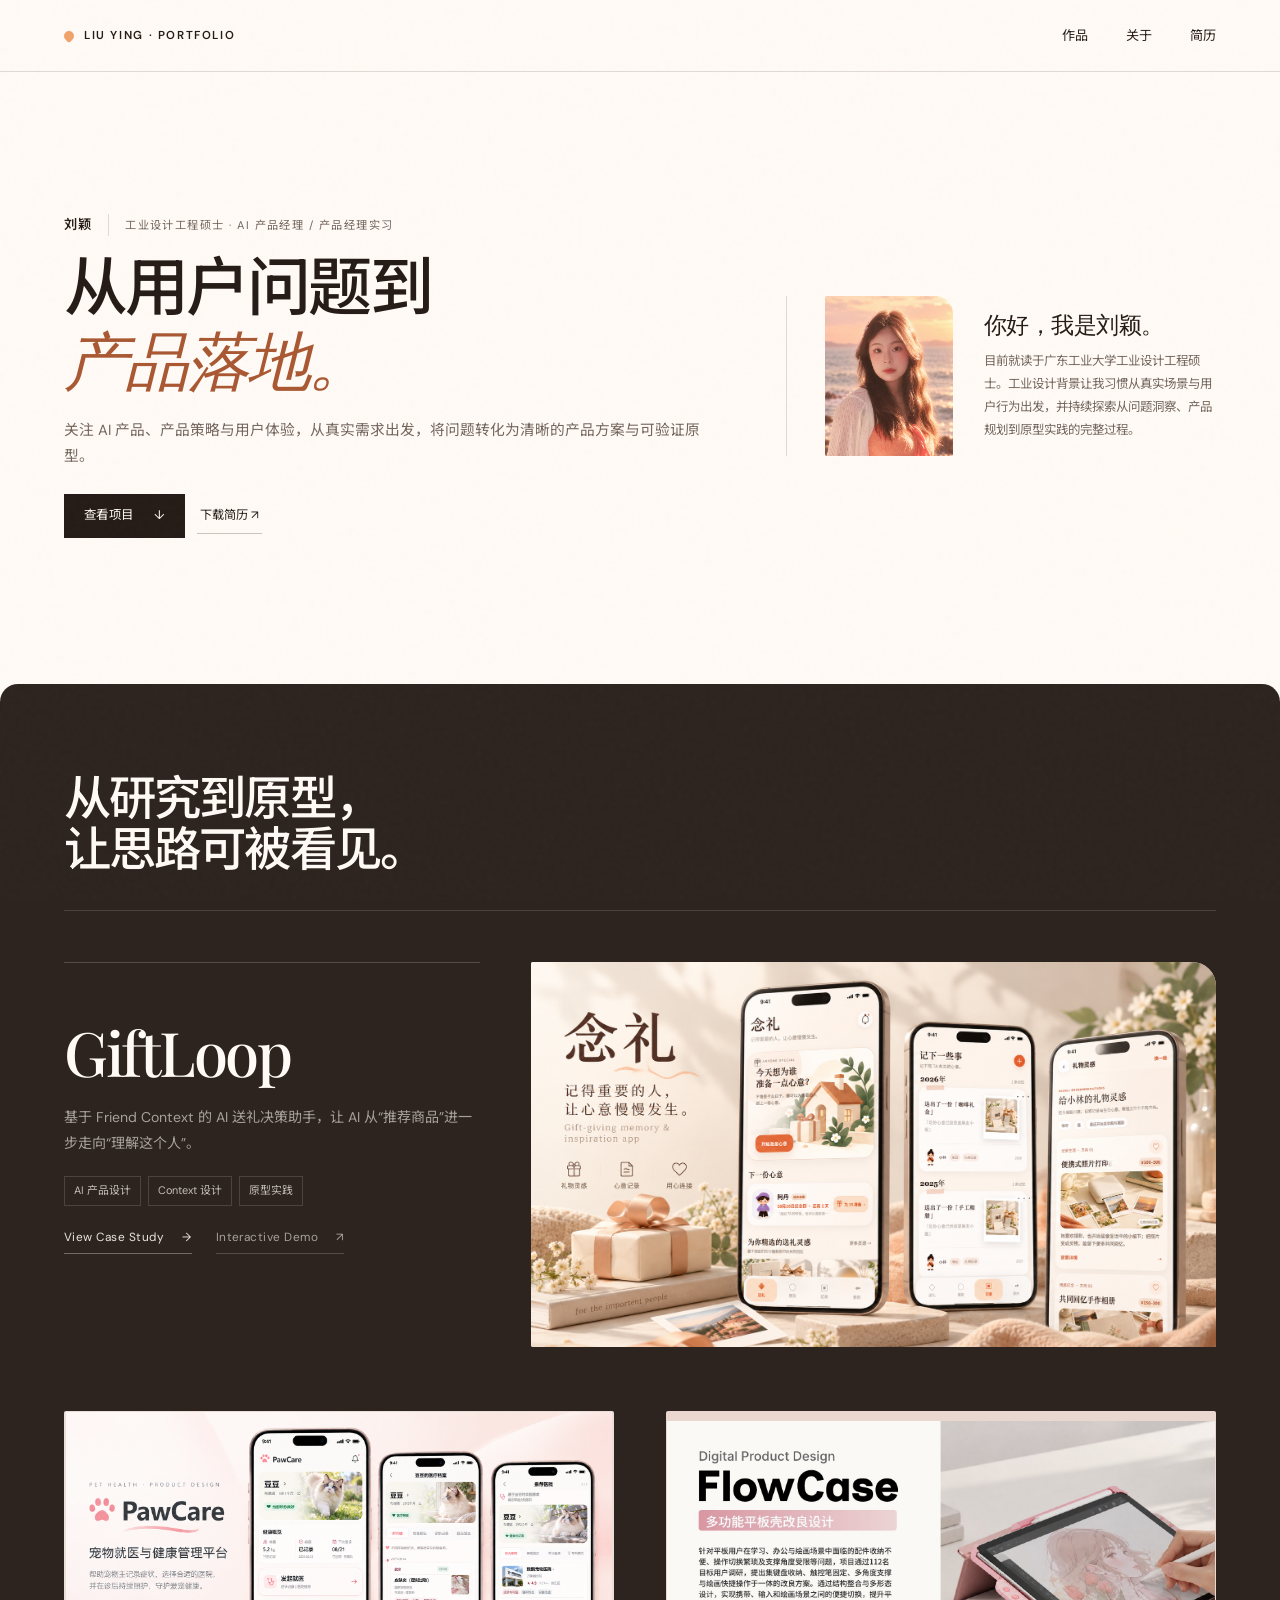
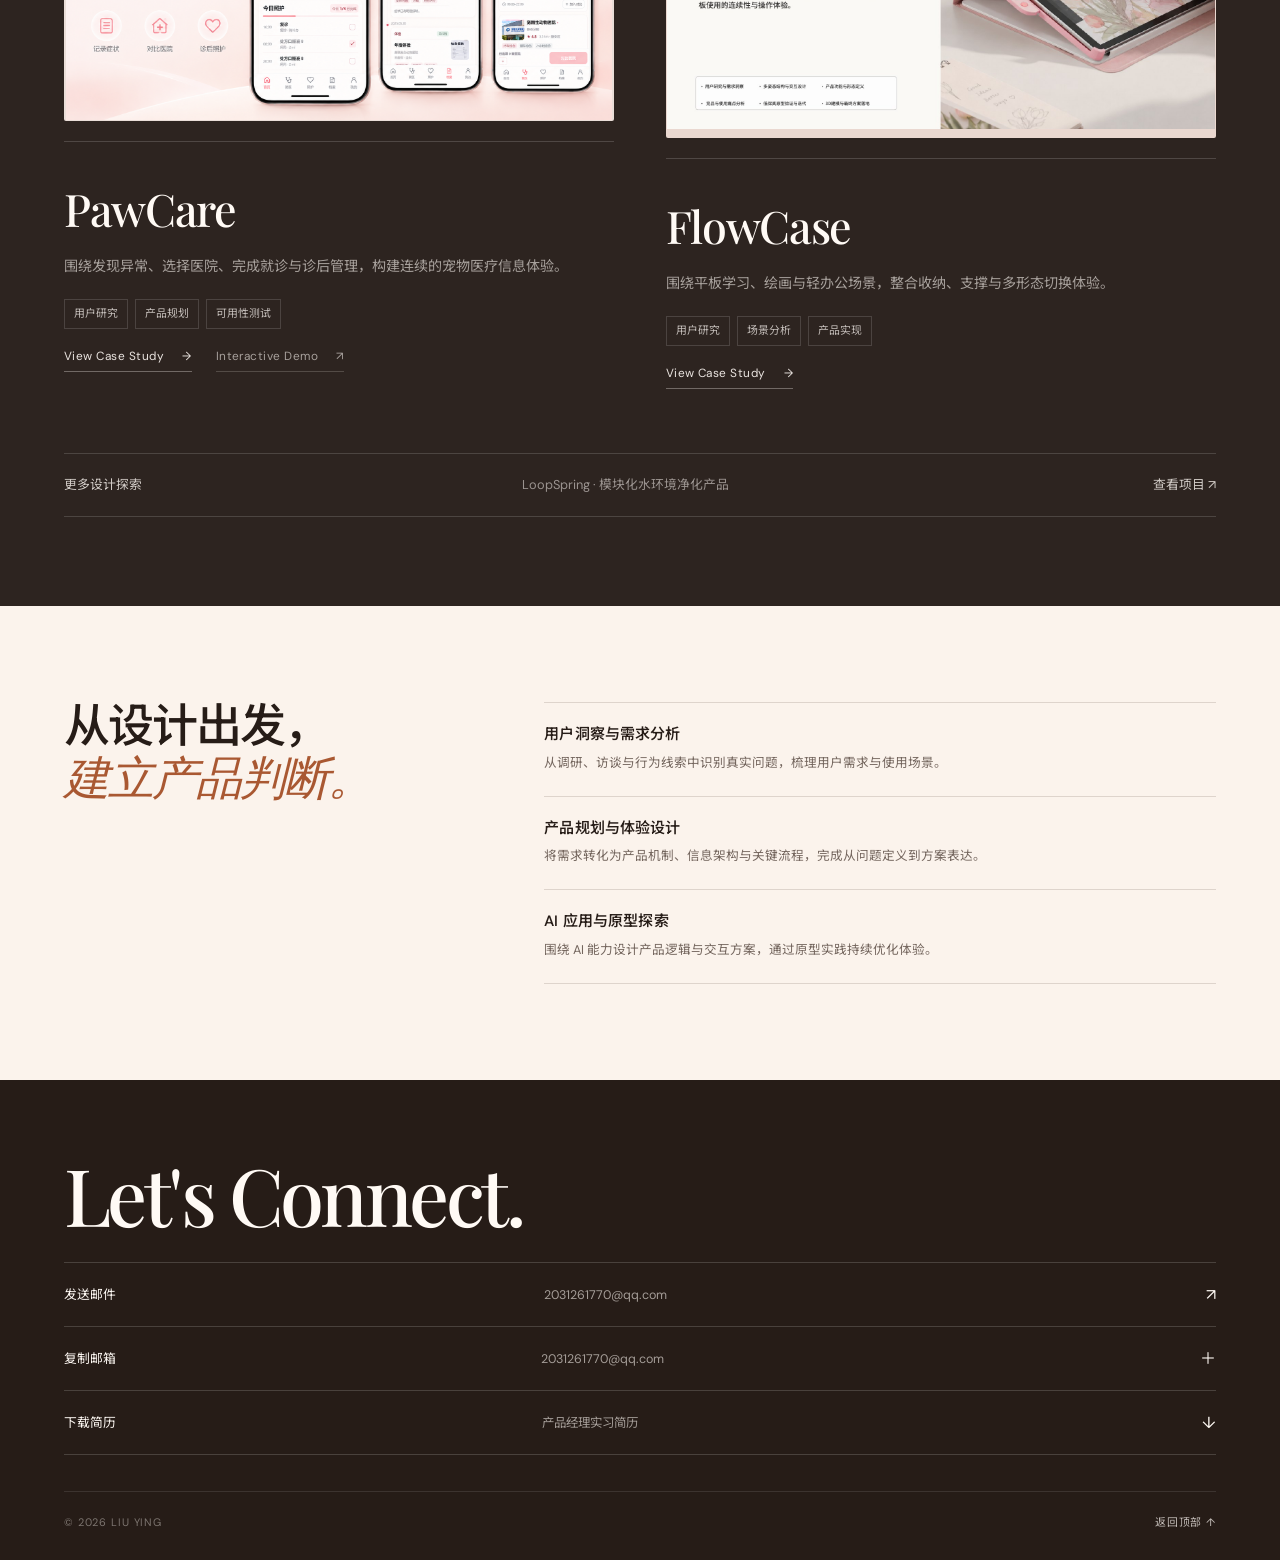
==== index.html @ 5ec4c1c5 "Optimize portfolio layout and navigation" ====
<!doctype html>
<html lang="zh-CN">
<head>
  <meta charset="utf-8">
  <meta name="viewport" content="width=device-width, initial-scale=1">
  <meta name="theme-color" content="#fffaf5">
  <meta name="description" content="刘颖的产品作品集，面向 AI 产品经理与产品经理实习岗位，聚焦用户研究、产品逻辑、体验设计与 AI 应用实践。">
  <title>刘颖 · AI 产品与产品设计作品集</title>
  <link rel="icon" type="image/svg+xml" href="data:image/svg+xml,%3Csvg xmlns='http://www.w3.org/2000/svg' viewBox='0 0 32 32'%3E%3Crect width='32' height='32' rx='9' fill='%23f0a36b'/%3E%3Ccircle cx='16' cy='16' r='7' fill='%23fffaf5'/%3E%3C/svg%3E">
  <link rel="preconnect" href="https://fonts.googleapis.com">
  <link rel="preconnect" href="https://fonts.gstatic.com" crossorigin>
  <link href="https://fonts.googleapis.com/css2?family=DM+Sans:wght@400;500;600&family=Noto+Sans+SC:wght@300;400;500;600&family=Playfair+Display:ital,wght@0,500;1,500&display=swap" rel="stylesheet">
  <link rel="stylesheet" href="./styles.css?v=20261015-4">
</head>
<body class="home-body">
  <div class="grain" aria-hidden="true"></div>
  <header class="site-header">
    <a class="brand" href="#top" aria-label="回到首页"><span class="brand-mark" aria-hidden="true"></span><span>LIU YING · PORTFOLIO</span></a>
    <nav class="site-nav" aria-label="主导航">
      <a href="#work">作品</a><a href="#about">关于</a><a href="./assets/liu-ying-resume.pdf" download="刘颖-产品经理实习简历.pdf">简历</a>
    </nav>
  </header>

  <main id="top">
    <section class="hero hero-compact hero-with-about" id="about" aria-labelledby="hero-title">
      <div class="hero-layout">
        <div class="hero-content">
          <div class="hero-identity reveal">
            <span class="hero-name">刘颖</span>
            <span>工业设计工程硕士 · AI 产品经理 / 产品经理实习</span>
          </div>
          <h1 id="hero-title" class="reveal delay-1">从用户问题到<br><em>产品落地。</em></h1>
          <p class="hero-summary reveal delay-2">关注 AI 产品、产品策略与用户体验，从真实需求出发，将问题转化为清晰的产品方案与可验证原型。</p>
          <div class="hero-actions reveal delay-2">
            <a class="button button-primary" href="#work">查看项目 <span aria-hidden="true">↓</span></a>
            <a class="resume-link" href="./assets/liu-ying-resume.pdf" download="刘颖-产品经理实习简历.pdf">下载简历 <span aria-hidden="true">↗</span></a>
          </div>
        </div>
        <aside class="hero-about reveal delay-1" aria-labelledby="about-title">
          <figure class="about-portrait"><div class="portrait-frame"><img src="./assets/profile-portrait.png" alt="刘颖的个人照片" loading="eager" decoding="async"></div></figure>
          <div class="about-brief">
            <h2 id="about-title">你好，我是刘颖。</h2>
            <p>目前就读于广东工业大学工业设计工程硕士。工业设计背景让我习惯从真实场景与用户行为出发，并持续探索从问题洞察、产品规划到原型实践的完整过程。</p>
          </div>
        </aside>
      </div>
    </section>

    <section class="work" id="work" aria-labelledby="work-title">
      <div class="section-head reveal">
        <div><h2 id="work-title">从研究到原型，<br>让思路可被看见。</h2></div>
      </div>

      <article class="featured-project featured-compact reveal" aria-labelledby="giftloop-title">
        <div class="featured-copy">
          <h3 id="giftloop-title"><a href="./giftloop.html">GiftLoop</a></h3>
          <p class="project-desc">基于 Friend Context 的 AI 送礼决策助手，让 AI 从“推荐商品”进一步走向“理解这个人”。</p>
          <ul class="skill-tags" aria-label="GiftLoop 能力标签"><li>AI 产品设计</li><li>Context 设计</li><li>原型实践</li></ul>
          <div class="project-links">
            <a class="case-link" href="./giftloop.html">View Case Study <span aria-hidden="true">→</span></a>
            <a class="case-link case-link-muted" href="https://liuying2112517020.github.io/giftloop/" target="_blank" rel="noopener">Interactive Demo <span aria-hidden="true">↗</span></a>
          </div>
        </div>
        <a class="giftloop-visual" href="./giftloop.html" aria-label="查看念礼 GiftLoop 项目详情">
          <img class="giftloop-cover-image" src="./assets/giftloop-cover-2026.png" alt="念礼 GiftLoop 礼物记忆与灵感应用封面，展示三个真实产品界面" decoding="async">
          <span class="project-arrow" aria-hidden="true">↗</span>
        </a>
      </article>

      <div class="supporting-projects">
        <article class="support-project reveal">
          <a class="support-visual pawcare-visual" href="./pawcare.html" aria-label="查看 PawCare 项目详情"><img src="./assets/pawcare-cover-2026.png" alt="PawCare 宠物就医与健康管理平台封面，展示三个真实产品界面" loading="lazy" decoding="async"><span class="project-arrow" aria-hidden="true">↗</span></a>
          <div class="support-copy">
            <h3><a href="./pawcare.html">PawCare</a></h3>
            <p class="project-desc">围绕发现异常、选择医院、完成就诊与诊后管理，构建连续的宠物医疗信息体验。</p>
            <ul class="skill-tags"><li>用户研究</li><li>产品规划</li><li>可用性测试</li></ul>
            <div class="project-links">
              <a class="case-link" href="./pawcare.html">View Case Study <span aria-hidden="true">→</span></a>
              <a class="case-link case-link-muted" href="https://liuying2112517020.github.io/petcare-app/" target="_blank" rel="noopener">Interactive Demo <span aria-hidden="true">↗</span></a>
            </div>
          </div>
        </article>
        <article class="support-project reveal">
          <a class="support-visual flowcase-visual" href="./flowcase.html" aria-label="查看 FlowCase 项目详情"><img src="./assets/flowcase-cover-2026.jpg" alt="FlowCase 一体化创作平板壳项目概览" loading="lazy" decoding="async"><span class="project-arrow" aria-hidden="true">↗</span></a>
          <div class="support-copy">
            <h3><a href="./flowcase.html">FlowCase</a></h3>
            <p class="project-desc">围绕平板学习、绘画与轻办公场景，整合收纳、支撑与多形态切换体验。</p>
            <ul class="skill-tags"><li>用户研究</li><li>场景分析</li><li>产品实现</li></ul>
            <div class="project-links"><a class="case-link" href="./flowcase.html">View Case Study <span aria-hidden="true">→</span></a></div>
          </div>
        </article>
      </div>

      <a class="more-work reveal" href="./loopspring.html">
        <span>更多设计探索</span><span class="more-work-name">LoopSpring · 模块化水环境净化产品</span><span aria-hidden="true">查看项目 ↗</span>
      </a>
    </section>

    <section class="profile-strip" aria-labelledby="capabilities-title">
      <div class="bring-panel reveal">
        <div class="bring-heading">
          <h2 id="capabilities-title">从设计出发，<br><em>建立产品判断。</em></h2>
        </div>
        <div class="compact-capabilities">
          <article>
            <div><h3>用户洞察与需求分析</h3><p>从调研、访谈与行为线索中识别真实问题，梳理用户需求与使用场景。</p></div>
          </article>
          <article>
            <div><h3>产品规划与体验设计</h3><p>将需求转化为产品机制、信息架构与关键流程，完成从问题定义到方案表达。</p></div>
          </article>
          <article>
            <div><h3>AI 应用与原型探索</h3><p>围绕 AI 能力设计产品逻辑与交互方案，通过原型实践持续优化体验。</p></div>
          </article>
        </div>
      </div>
    </section>

    <section class="contact" id="contact" aria-labelledby="contact-title">
      <div class="contact-heading reveal"><h2 id="contact-title">Let's Connect.</h2></div>
      <div class="contact-actions reveal">
        <a class="contact-action primary" href="mailto:2031261770@qq.com"><span>发送邮件</span><strong>2031261770@qq.com</strong><span aria-hidden="true">↗</span></a>
        <button class="contact-action" type="button" data-copy-email="2031261770@qq.com"><span>复制邮箱</span><strong>2031261770@qq.com</strong><span aria-hidden="true">＋</span></button>
        <a class="contact-action" href="./assets/liu-ying-resume.pdf" download="刘颖-产品经理实习简历.pdf"><span>下载简历</span><strong>产品经理实习简历</strong><span aria-hidden="true">↓</span></a>
      </div>
      <div class="contact-foot"><span>© 2026 LIU YING</span><a href="#top">返回顶部 ↑</a></div>
    </section>
  </main>
  <div class="toast" role="status" aria-live="polite" aria-atomic="true"></div>
  <script src="./script.js?v=20261015-4"></script>
</body>
</html>
---- styles.css ----
:root {
  --ink: #261c17; --muted: #74665e; --paper: #fffaf5; --paper-deep: #fbf3ec;
  --orange: #f0a36b; --orange-dark: #a95832; --orange-light: #f8d9bd; --dark: #2d2420;
  --line: rgba(55,35,22,.15); --sans: "DM Sans", "Noto Sans SC", sans-serif;
  --serif: "Playfair Display", Georgia, serif; --gutter: clamp(24px,5vw,80px);
}
* { box-sizing: border-box; }
html { scroll-behavior: smooth; overflow-x: hidden; scroll-padding-top: 72px; }
body { margin: 0; color: var(--ink); background: var(--paper); font-family: var(--sans); font-size: 16px; line-height: 1.65; overflow-x: hidden; }
a { color: inherit; text-decoration: none; }
button { color: inherit; font: inherit; }
img { max-width: 100%; }
.grain { position: fixed; inset: 0; z-index: 50; pointer-events: none; opacity: .022; background-image: url("data:image/svg+xml,%3Csvg viewBox='0 0 180 180' xmlns='http://www.w3.org/2000/svg'%3E%3Cfilter id='n'%3E%3CfeTurbulence type='fractalNoise' baseFrequency='.9' numOctaves='3' stitchTiles='stitch'/%3E%3C/filter%3E%3Crect width='100%25' height='100%25' filter='url(%23n)' opacity='.8'/%3E%3C/svg%3E"); }

.site-header { height: 72px; padding: 0 var(--gutter); display: flex; align-items: center; justify-content: space-between; gap: 32px; border-bottom: 1px solid var(--line); background: rgba(255,250,245,.88); backdrop-filter: blur(14px); position: sticky; top: 0; z-index: 30; }
.brand { display: flex; align-items: center; gap: 10px; font-size: .72rem; letter-spacing: .14em; font-weight: 600; white-space: nowrap; }
.brand-mark { width: 10px; height: 10px; border-radius: 50% 50% 50% 2px; background: var(--orange); transform: rotate(-45deg); }
.site-nav { display: flex; gap: clamp(20px,3vw,38px); font-size: .82rem; }
.site-nav a { position: relative; }
.site-nav a::after { content: ""; position: absolute; left: 0; bottom: -5px; width: 100%; height: 1px; background: var(--ink); transform: scaleX(0); transform-origin: right; transition: transform .3s ease; }
.site-nav a:hover::after, .site-nav a:focus-visible::after { transform: scaleX(1); transform-origin: left; }

.hero { min-height: clamp(570px,67vh,720px); padding: clamp(58px,8vh,88px) var(--gutter) clamp(64px,8vh,88px); position: relative; display: flex; align-items: center; isolation: isolate; overflow: hidden; }
.hero-content { width: min(790px,77%); position: relative; z-index: 2; }
.hero-kicker { display: flex; align-items: center; gap: 12px; margin: 0; color: var(--muted); font-size: .7rem; letter-spacing: .16em; }
.hero-kicker span { width: 30px; height: 1px; background: var(--orange); }
.hero h1 { margin: 25px 0 24px; font-size: clamp(3.25rem,5.15vw,4.25rem); line-height: 1.08; letter-spacing: -.045em; font-weight: 500; }
.hero h1 em { color: var(--orange-dark); font-family: var(--serif); font-weight: 500; font-style: italic; }
.hero-meta { display: flex; flex-wrap: wrap; gap: 4px 24px; margin-bottom: 18px; }
.hero-meta p { margin: 0; font-size: .9rem; font-weight: 500; }
.hero-meta p + p { padding-left: 24px; border-left: 1px solid var(--line); }
.hero-summary { max-width: 620px; margin: 0; color: var(--muted); font-size: .96rem; line-height: 1.85; }
.hero-actions { display: flex; flex-wrap: wrap; gap: 12px; margin-top: 28px; }
.button { min-height: 44px; padding: 0 19px; border: 1px solid var(--line); display: inline-flex; align-items: center; justify-content: center; gap: 20px; font-size: .78rem; letter-spacing: .03em; transition: transform .25s, background .25s, border-color .25s; }
.button-primary { background: var(--ink); border-color: var(--ink); color: var(--paper); }
.button-secondary { background: rgba(255,255,255,.32); }
.button:hover, .button:focus-visible { transform: translateY(-2px); }
.button-primary:hover, .button-primary:focus-visible { background: #3a2921; }
.button-secondary:hover, .button-secondary:focus-visible { border-color: rgba(55,35,22,.32); background: var(--paper-deep); }
.orb { position: absolute; width: min(27vw,360px); aspect-ratio: 1; right: clamp(-140px,-6vw,-55px); top: 9%; z-index: 0; border-radius: 50%; opacity: .28; background: radial-gradient(circle at 35% 30%,#fffaf5 0 7%,#f9dfc8 38%,#efac78 72%,#d98050 100%); animation: drift 12s ease-in-out infinite; }
.orb::before, .orb::after { content: ""; position: absolute; border-radius: 50%; border: 1px solid rgba(160,89,49,.14); }
.orb::before { inset: -9%; }
.orb::after { inset: 12%; border-color: rgba(255,255,255,.55); }
.orb span { position: absolute; width: 16%; aspect-ratio: 1; border-radius: 50%; background: rgba(255,255,255,.3); filter: blur(16px); top: 20%; left: 24%; }

.eyebrow { color: var(--orange-dark); font-size: .68rem; text-transform: uppercase; letter-spacing: .16em; font-weight: 600; }
.work { padding: clamp(92px,9vw,132px) var(--gutter) clamp(92px,10vw,148px); background: var(--dark); color: var(--paper); border-radius: 18px 18px 0 0; }
.work .eyebrow { color: #d6966f; }
.section-head { display: flex; align-items: flex-end; justify-content: space-between; gap: 40px; padding-bottom: 42px; border-bottom: 1px solid rgba(255,255,255,.14); }
.section-head h2, .capabilities h2, .about h2 { margin: 13px 0 0; font-size: clamp(2.45rem,4vw,4rem); line-height: 1.08; letter-spacing: -.04em; font-weight: 500; }
.section-head p { margin: 0; color: rgba(255,250,245,.5); text-align: right; font-size: .78rem; line-height: 1.75; }
.featured-project { display: grid; grid-template-columns: minmax(0,1.5fr) minmax(310px,.72fr); gap: clamp(36px,5vw,76px); align-items: stretch; padding: clamp(56px,6vw,82px) 0 clamp(72px,7vw,102px); }
.giftloop-visual { min-height: clamp(450px,48vw,680px); position: relative; overflow: hidden; background: #f2e8df; border-radius: 2px 24px 2px 2px; isolation: isolate; }
.giftloop-cover-image { display: block; width: 100%; height: 100%; object-fit: contain; transition: transform .5s cubic-bezier(.2,.7,.2,1); }
.giftloop-visual:hover .giftloop-cover-image, .giftloop-visual:focus-visible .giftloop-cover-image { transform: scale(1.012); }
.giftloop-visual:hover .project-arrow, .giftloop-visual:focus-visible .project-arrow { opacity: 1; transform: scale(1); }
.phone { position: absolute; width: min(37%,290px); height: auto; filter: drop-shadow(0 22px 26px rgba(61,38,28,.16)); transition: transform .55s cubic-bezier(.2,.7,.2,1); }
.phone-home { left: 16%; top: 12%; transform: rotate(-4deg); }
.phone-result { right: 13%; top: 5%; transform: rotate(5deg); }
.featured-project:hover .phone-home { transform: rotate(-5deg) translateY(-4px); }
.featured-project:hover .phone-result { transform: rotate(4deg) translateY(-7px); }
.visual-note { position: absolute; left: 22px; bottom: 18px; color: #7c5743; font-size: .62rem; letter-spacing: .14em; }
.featured-copy, .support-copy { display: flex; flex-direction: column; align-items: flex-start; }
.featured-copy { padding-top: 22px; border-top: 1px solid rgba(255,255,255,.18); }
.project-status { width: 100%; display: flex; justify-content: space-between; gap: 18px; color: #d6966f; font-size: .66rem; letter-spacing: .08em; text-transform: uppercase; }
.featured-copy h3 { margin: auto 0 12px; font-family: var(--serif); font-size: clamp(3.4rem,5.5vw,5.6rem); line-height: .95; font-weight: 500; letter-spacing: -.04em; }
.featured-copy h3 a, .support-copy h3 a { color: inherit; }
.featured-copy h3 a:hover, .featured-copy h3 a:focus-visible, .support-copy h3 a:hover, .support-copy h3 a:focus-visible { color: #f2b88e; }
.project-position { margin: 0; color: rgba(255,250,245,.94); font-weight: 500; line-height: 1.65; }
.project-desc { margin: 13px 0 0; color: rgba(255,250,245,.58); font-size: .88rem; line-height: 1.85; }
.skill-tags { display: flex; flex-wrap: wrap; gap: 7px; margin: 24px 0 0; padding: 0; list-style: none; }
.skill-tags li { padding: 5px 9px; border: 1px solid rgba(255,255,255,.14); color: rgba(255,250,245,.72); font-size: .68rem; }
.project-note { margin: 25px 0 0; padding-top: 16px; border-top: 1px solid rgba(255,255,255,.1); color: rgba(255,250,245,.42); font-size: .7rem; }

.supporting-projects { display: grid; grid-template-columns: repeat(2,minmax(0,1fr)); gap: clamp(30px,4vw,62px); }
.support-project { min-width: 0; display: flex; flex-direction: column; outline: none; }
.support-visual { position: relative; aspect-ratio: 16/9; overflow: hidden; background: #eaded8; border-radius: 2px; }
.support-visual img { width: 100%; height: 100%; object-fit: contain; display: block; transition: transform .5s cubic-bezier(.2,.7,.2,1); }
.flowcase-visual { background: #ead8d0; }
.project-arrow { position: absolute; right: 16px; bottom: 15px; width: 39px; height: 39px; border-radius: 50%; border: 1px solid rgba(255,255,255,.4); background: rgba(38,29,25,.55); display: grid; place-items: center; opacity: 0; transform: scale(.86); transition: opacity .25s, transform .25s; }
.support-project:hover .support-visual img, .support-project:focus-visible .support-visual img { transform: scale(1.018); }
.support-project:hover .project-arrow, .support-project:focus-visible .project-arrow { opacity: 1; transform: scale(1); }
.support-copy { flex: 1; margin-top: 23px; padding-top: 19px; border-top: 1px solid rgba(255,255,255,.16); }
.support-copy h3 { margin: 34px 0 9px; font-family: var(--serif); font-size: clamp(2.1rem,3.4vw,3.4rem); line-height: 1; font-weight: 500; letter-spacing: -.03em; }
.support-copy .project-desc { max-width: 560px; }
.support-copy .skill-tags { margin-top: auto; padding-top: 22px; }
.more-work { margin-top: clamp(70px,7vw,96px); padding: 25px 0; border-top: 1px solid rgba(255,255,255,.15); border-bottom: 1px solid rgba(255,255,255,.15); display: grid; grid-template-columns: 1fr 1.4fr auto; gap: 28px; align-items: center; color: rgba(255,250,245,.78); font-size: .8rem; transition: color .25s, padding .25s; }
.more-work:hover, .more-work:focus-visible { color: var(--paper); padding-left: 8px; padding-right: 8px; }
.more-work small { display: block; margin-bottom: 3px; color: #d6966f; font-size: .58rem; letter-spacing: .12em; text-transform: uppercase; }
.more-work-name { color: rgba(255,250,245,.52); }

.capabilities { padding: clamp(112px,11vw,166px) var(--gutter); display: grid; grid-template-columns: minmax(260px,.72fr) minmax(0,1.28fr); gap: clamp(70px,9vw,140px); background: var(--paper-deep); }
.capabilities-intro { position: sticky; top: 122px; align-self: start; }
.capabilities-intro p { max-width: 420px; margin: 27px 0 0; color: var(--muted); font-size: .9rem; line-height: 1.85; }
.capability-list { border-top: 1px solid var(--line); }
.capability { display: grid; grid-template-columns: 54px minmax(180px,.78fr) minmax(240px,1.22fr); gap: clamp(20px,3vw,42px); align-items: start; padding: 34px 0 38px; border-bottom: 1px solid var(--line); }
.capability-icon { width: 44px; height: 44px; border: 1px solid rgba(169,88,50,.25); display: grid; place-items: center; }
.capability-icon svg { width: 25px; fill: none; stroke: var(--orange-dark); stroke-width: 1.4; stroke-linecap: round; stroke-linejoin: round; }
.capability-index { color: var(--orange-dark); font-size: .62rem; letter-spacing: .14em; }
.capability h3 { margin: 8px 0 0; font-size: 1.05rem; font-weight: 500; line-height: 1.5; }
.capability p { margin: 3px 0 0; color: var(--muted); font-size: .86rem; line-height: 1.85; }

.about { padding: clamp(112px,11vw,166px) var(--gutter); display: grid; grid-template-columns: minmax(280px,.72fr) minmax(420px,1.08fr); gap: clamp(68px,10vw,150px); align-items: center; }
.about-portrait { margin: 0; max-width: 520px; }
.portrait-frame { aspect-ratio: 4/3; overflow: hidden; border-radius: 2px 22px 2px 2px; background: #f5c4a4; }
.portrait-frame img { width: 100%; height: 100%; object-fit: cover; display: block; transition: transform .6s cubic-bezier(.2,.7,.2,1); }
.about-portrait:hover img { transform: scale(1.012); }
.about-portrait figcaption { margin-top: 13px; color: var(--muted); font-size: .65rem; letter-spacing: .15em; }
.about h2 em { color: var(--orange-dark); font-family: var(--serif); font-weight: 500; }
.about-lead { margin: 37px 0 20px !important; color: var(--ink) !important; font-family: var(--serif); font-size: clamp(1.45rem,2vw,2rem) !important; }
.about-story { max-width: 690px; }
.about-story p { margin: 0 0 17px; color: #63554d; font-size: .94rem; line-height: 1.9; }

.contact { padding: clamp(96px,10vw,144px) var(--gutter) 34px; background: var(--ink); color: var(--paper); }
.contact .eyebrow { color: #d6966f; }
.contact-heading { display: grid; grid-template-columns: 1fr auto; align-items: end; gap: 24px; padding-bottom: 50px; }
.contact-heading .eyebrow { grid-column: 1/-1; }
.contact h2 { margin: 8px 0 0; font-family: var(--serif); font-size: clamp(3.6rem,7.2vw,7.6rem); line-height: .95; font-weight: 500; letter-spacing: -.045em; }
.contact-heading p { max-width: 360px; margin: 0 0 7px; color: rgba(255,250,245,.55); font-size: .9rem; text-align: right; }
.contact-actions { border-top: 1px solid rgba(255,255,255,.16); }
.contact-action { width: 100%; min-height: 78px; padding: 0; border: 0; border-bottom: 1px solid rgba(255,255,255,.16); background: transparent; color: inherit; display: grid; grid-template-columns: 1fr 1.4fr auto; gap: 24px; align-items: center; text-align: left; cursor: pointer; transition: padding .25s, color .25s; }
.contact-action:hover, .contact-action:focus-visible { padding-left: 10px; padding-right: 10px; color: var(--orange-light); }
.contact-action span:first-child { font-size: .8rem; }
.contact-action strong { color: rgba(255,250,245,.58); font-size: .78rem; font-weight: 400; }
.contact-action span:last-child { font-size: 1rem; }
.contact-foot { margin-top: 62px; padding-top: 28px; border-top: 1px solid rgba(255,255,255,.1); display: flex; justify-content: space-between; color: rgba(255,250,245,.4); font-size: .68rem; letter-spacing: .08em; }
.contact-foot a { color: rgba(255,250,245,.72); }
.toast { position: fixed; left: 50%; bottom: 28px; z-index: 60; padding: 10px 16px; background: var(--ink); color: var(--paper); box-shadow: 0 10px 30px rgba(38,28,23,.18); font-size: .76rem; transform: translate(-50%,18px); opacity: 0; pointer-events: none; transition: opacity .25s, transform .25s; }
.toast.show { opacity: 1; transform: translate(-50%,0); }

footer { min-height: 112px; padding: 32px var(--gutter); display: grid; grid-template-columns: 1fr auto 1fr; align-items: center; border-top: 1px solid var(--line); color: var(--muted); font-size: .78rem; }
footer a:last-child { justify-self: end; }
.reveal { opacity: 0; transform: translateY(16px); transition: opacity .72s ease, transform .72s cubic-bezier(.2,.7,.2,1); }
.reveal.visible { opacity: 1; transform: none; }
.delay-1 { transition-delay: .08s; } .delay-2 { transition-delay: .16s; }
@keyframes drift { 0%,100% { transform: translate(0,0) scale(1); } 50% { transform: translate(-7px,6px) scale(1.008); } }

@media (max-width: 1000px) {
  .featured-project { grid-template-columns: 1fr; }
  .giftloop-visual { min-height: min(78vw,650px); }
  .featured-copy h3 { margin-top: 58px; }
  .capabilities { grid-template-columns: 1fr; gap: 62px; }
  .capabilities-intro { position: static; }
  .capabilities-intro p { max-width: 560px; }
  .about { grid-template-columns: minmax(260px,.72fr) minmax(360px,1fr); gap: 60px; }
}
@media (max-width: 760px) {
  :root { --gutter: 22px; }
  html { scroll-padding-top: 64px; }
  .site-header { height: 64px; }
  .brand { font-size: .62rem; letter-spacing: .11em; }
  .brand-mark { width: 8px; height: 8px; }
  .site-nav { gap: 15px; font-size: .75rem; }
  .hero { min-height: calc(100svh - 64px); padding-top: 56px; padding-bottom: 58px; align-items: flex-start; }
  .hero-content { width: 100%; }
  .hero-kicker { max-width: 290px; font-size: .61rem; }
  .hero h1 { margin-top: 28px; font-size: clamp(2.65rem,12.5vw,4rem); }
  .hero-meta { display: block; }
  .hero-meta p + p { margin-top: 4px; padding-left: 0; border-left: 0; }
  .hero-summary { max-width: 88%; font-size: .88rem; line-height: 1.8; }
  .hero-actions { margin-top: 26px; }
  .button { flex: 1; min-width: 138px; padding: 0 15px; gap: 12px; }
  .orb { width: 58vw; right: -30vw; top: 18%; opacity: .21; }
  .work { border-radius: 12px 12px 0 0; }
  .section-head { align-items: flex-start; }
  .section-head p { display: none; }
  .section-head h2, .capabilities h2, .about h2 { font-size: clamp(2.25rem,10vw,3.2rem); }
  .featured-project { padding-top: 46px; gap: 28px; }
  .giftloop-visual { min-height: 108vw; border-radius: 2px 16px 2px 2px; }
  .phone { width: 45%; }
  .phone-home { left: 7%; top: 17%; }
  .phone-result { right: 5%; top: 7%; }
  .featured-copy h3 { margin-top: 42px; font-size: clamp(3.2rem,16vw,4.6rem); }
  .project-status { font-size: .58rem; }
  .supporting-projects { grid-template-columns: 1fr; gap: 66px; }
  .support-copy h3 { margin-top: 28px; font-size: 2.65rem; }
  .more-work { grid-template-columns: 1fr auto; }
  .more-work-name { grid-column: 1/-1; grid-row: 2; }
  .capabilities { gap: 48px; }
  .capability { grid-template-columns: 44px 1fr; gap: 20px; }
  .capability p { grid-column: 2; }
  .capability-icon { width: 40px; height: 40px; }
  .about { grid-template-columns: 1fr; gap: 52px; }
  .about-portrait { width: 88%; }
  .contact-heading { display: block; padding-bottom: 38px; }
  .contact h2 { margin-top: 14px; font-size: clamp(3.5rem,17vw,5.6rem); }
  .contact-heading p { margin-top: 24px; text-align: left; }
  .contact-action { grid-template-columns: 1fr auto; min-height: 72px; }
  .contact-action strong { grid-column: 1; grid-row: 2; margin-top: -20px; }
  .contact-action span:last-child { grid-column: 2; grid-row: 1/3; }
  footer { grid-template-columns: 1fr auto; }
  footer > :nth-child(2) { display: none; }
}
@media (max-width: 420px) {
  .brand span:last-child { max-width: 142px; overflow: hidden; text-overflow: ellipsis; }
  .site-nav { gap: 12px; }
  .hero-actions { flex-direction: column; }
  .button { width: 100%; flex: none; }
  .giftloop-visual { min-height: 116vw; }
}
@media (prefers-reduced-motion: reduce) {
  html { scroll-behavior: auto; }
  *, *::before, *::after { animation-duration: .01ms !important; animation-iteration-count: 1 !important; transition-duration: .01ms !important; }
  .reveal { opacity: 1; transform: none; }
}

/* Phase 2: compact, project-led homepage */
.hero-compact {
  min-height: clamp(560px, 68vh, 700px);
  padding-top: clamp(42px, 5.5vh, 60px);
  padding-bottom: clamp(46px, 6vh, 66px);
}
.hero-layout { width: 100%; display: grid; grid-template-columns: minmax(0, 1.5fr) minmax(320px, 1fr); gap: clamp(48px, 6vw, 92px); align-items: center; position: relative; z-index: 2; }
.hero-compact .hero-content { width: auto; }
.hero-identity { display: flex; align-items: center; gap: 16px; margin: 0 0 18px; color: var(--muted); font-size: .7rem; letter-spacing: .13em; text-transform: uppercase; }
.hero-name { padding-right: 16px; border-right: 1px solid var(--line); color: var(--ink); font-size: .83rem; font-weight: 600; letter-spacing: .08em; }
.hero-compact h1 { margin: 0 0 20px; font-size: clamp(3.15rem, 5vw, 4.15rem); }
.hero-compact .hero-summary { max-width: 700px; font-size: .92rem; line-height: 1.78; }
.hero-tags { display: flex; flex-wrap: wrap; gap: 8px; margin: 20px 0 0; padding: 0; list-style: none; }
.hero-tags li { padding: 5px 9px; border: 1px solid rgba(55,35,22,.13); color: var(--muted); font-size: .65rem; letter-spacing: .04em; }
.hero-compact .hero-actions { align-items: center; margin-top: 24px; }
.resume-link { padding: 8px 3px; border-bottom: 1px solid rgba(55,35,22,.25); font-size: .76rem; transition: color .25s, border-color .25s; }
.resume-link:hover, .resume-link:focus-visible { color: var(--orange-dark); border-color: var(--orange-dark); }
.hero-about { min-width: 0; padding-left: clamp(28px, 3vw, 48px); border-left: 1px solid var(--line); display: grid; grid-template-columns: clamp(116px, 10vw, 142px) minmax(0, 1fr); gap: clamp(20px, 2.4vw, 32px); align-items: center; }
.hero-about .about-portrait { width: 100%; max-width: none; margin: 0; }
.hero-about .portrait-frame { aspect-ratio: 4 / 5; border-radius: 2px 18px 2px 2px; }
.hero-about .about-brief { max-width: 360px; }
.hero-about .about-brief h2 { margin: 0 0 12px; font-family: var(--serif); font-size: clamp(1.42rem, 1.8vw, 1.9rem); line-height: 1.22; letter-spacing: -.025em; font-weight: 500; }
.hero-about .about-brief p { margin: 0; color: var(--muted); font-size: .78rem; line-height: 1.82; }

.work { padding-top: clamp(76px, 7vw, 100px); padding-bottom: clamp(78px, 7vw, 104px); }
.section-head { padding-bottom: 34px; }
.section-head h2 { margin-top: 0; }
.section-head h2 { font-size: clamp(2.4rem, 3.7vw, 3.7rem); }
.featured-compact { grid-template-columns: minmax(300px, .68fr) minmax(0, 1.12fr); gap: clamp(34px, 4vw, 64px); padding: clamp(42px, 4vw, 58px) 0 clamp(58px, 5vw, 76px); }
.featured-compact .featured-copy { min-height: 0; padding-top: 18px; }
.featured-compact .featured-copy h3 { margin: 42px 0 10px; font-size: clamp(3.3rem, 4.8vw, 4.8rem); }
.featured-compact .project-desc { max-width: 430px; }
.featured-compact .skill-tags { margin-top: 20px; }
.featured-compact .giftloop-visual { min-height: 0; aspect-ratio: 16 / 9; order: 2; }
.featured-compact .phone { width: min(39%, 255px); }
.featured-compact .phone-home { left: 14%; top: 12%; }
.featured-compact .phone-result { right: 11%; top: 5%; }
.proof-line { margin: 18px 0 0; color: rgba(255,250,245,.48); font-size: .68rem; line-height: 1.65; }
.proof-line > span { margin-right: 8px; color: #d6966f; letter-spacing: .08em; text-transform: uppercase; }
.case-link { display: inline-flex; align-items: center; gap: 18px; margin-top: 22px; padding-bottom: 5px; border-bottom: 1px solid rgba(255,250,245,.32); color: rgba(255,250,245,.9); font-size: .74rem; letter-spacing: .04em; transition: color .25s, border-color .25s, gap .25s; }
.case-link:hover, .case-link:focus-visible, .support-project:hover .case-link, .support-project:focus-visible .case-link { gap: 23px; color: #f2b88e; border-color: #f2b88e; }
.project-links { display: flex; flex-wrap: wrap; gap: 10px 24px; }
.project-links .case-link-muted { color: rgba(255,250,245,.58); border-bottom-color: rgba(255,250,245,.18); }
.supporting-projects { gap: clamp(32px, 4vw, 58px); }
.support-project { transition: transform .35s cubic-bezier(.2,.7,.2,1); }
.support-project:hover, .support-project:focus-visible { transform: translateY(-5px); }
.support-visual { aspect-ratio: 16 / 9.5; border: 1px solid transparent; transition: border-color .3s; }
.pawcare-visual { aspect-ratio: 16 / 9; }
.support-project:hover .support-visual, .support-project:focus-visible .support-visual { border-color: rgba(255,255,255,.2); }
.support-copy { margin-top: 20px; padding-top: 17px; }
.support-copy h3 { margin: 28px 0 8px; font-size: clamp(2.3rem, 3.5vw, 3.35rem); }
.support-copy .skill-tags { margin-top: 20px; padding-top: 0; }
.support-copy .case-link { margin-top: 18px; }
.more-work { margin-top: clamp(48px, 5vw, 68px); padding-top: 20px; padding-bottom: 20px; }

.profile-strip { padding: clamp(82px, 7.5vw, 116px) var(--gutter); background: var(--paper-deep); }
.bring-panel { min-width: 0; display: grid; grid-template-columns: minmax(260px, .72fr) minmax(0, 1.28fr); gap: clamp(58px, 8vw, 124px); align-items: start; }
.bring-panel h2 { margin: 0 0 34px; font-size: clamp(2.4rem, 3.6vw, 3.7rem); line-height: 1.07; letter-spacing: -.045em; font-weight: 500; }
.bring-panel h2 em { color: var(--orange-dark); font-family: var(--serif); font-style: italic; font-weight: 500; }
.compact-capabilities { border-top: 1px solid var(--line); }
.compact-capabilities article { display: block; padding: 20px 0 22px; border-bottom: 1px solid var(--line); }
.compact-capabilities article > span { padding-top: 3px; color: var(--orange-dark); font-size: .61rem; letter-spacing: .14em; }
.compact-capabilities h3 { margin: 0; font-size: .94rem; line-height: 1.5; font-weight: 550; letter-spacing: .01em; }
.compact-capabilities p { max-width: 640px; margin: 6px 0 0; color: var(--muted); font-size: .79rem; line-height: 1.75; }

.contact { padding-top: clamp(68px, 6vw, 88px); padding-bottom: 28px; }
.contact-heading { display: block; padding-bottom: 30px; }
.contact h2 { margin-top: 0; font-size: clamp(3.45rem, 6.2vw, 6.6rem); }
.contact-action { min-height: 64px; }
.contact-foot { margin-top: 36px; padding-top: 22px; }

@media (max-width: 1000px) {
  .featured-compact { grid-template-columns: minmax(260px, .72fr) minmax(0, 1fr); }
  .featured-compact .featured-copy h3 { margin-top: 34px; }
  .hero-layout { grid-template-columns: minmax(0, 1.4fr) minmax(280px, .86fr); gap: 42px; }
  .hero-about { padding-left: 30px; grid-template-columns: 108px minmax(0, 1fr); gap: 20px; }
  .bring-panel { grid-template-columns: minmax(230px, .68fr) minmax(0, 1.32fr); gap: 52px; }
}

@media (max-width: 760px) {
  .hero-compact { min-height: auto; padding-top: 48px; padding-bottom: 62px; }
  .hero-layout { grid-template-columns: 1fr; gap: 50px; }
  .hero-compact .hero-content { width: 100%; }
  .hero-identity { gap: 11px; margin-bottom: 22px; font-size: .59rem; }
  .hero-name { padding-right: 11px; }
  .hero-compact h1 { font-size: clamp(2.65rem, 12vw, 3.7rem); }
  .hero-compact .hero-summary { max-width: 94%; font-size: .84rem; }
  .hero-compact .hero-summary br { display: none; }
  .hero-tags { gap: 6px; margin-top: 17px; }
  .hero-tags li { padding: 4px 7px; font-size: .6rem; }
  .hero-compact .hero-actions { flex-direction: row; }
  .hero-compact .button { width: auto; flex: 0 0 auto; min-width: 132px; }
  .hero-about { padding: 38px 0 0; border-top: 1px solid var(--line); border-left: 0; grid-template-columns: 112px minmax(0, 1fr); gap: 24px; align-items: start; }
  .hero-about .about-brief h2 { margin-top: 7px; }
  .featured-compact { grid-template-columns: 1fr; gap: 28px; padding-top: 38px; }
  .featured-compact .featured-copy { order: 2; }
  .featured-compact .giftloop-visual { order: 1; aspect-ratio: 16 / 9; }
  .featured-compact .phone { width: 43%; }
  .featured-compact .featured-copy h3 { margin-top: 30px; }
  .supporting-projects { gap: 54px; }
  .support-copy h3 { margin-top: 24px; }
  .more-work { margin-top: 48px; }
  .profile-strip { padding-top: 74px; padding-bottom: 78px; gap: 46px; }
  .bring-panel { grid-template-columns: 1fr; gap: 30px; }
  .bring-panel h2 { margin-bottom: 29px; font-size: clamp(2.2rem, 10vw, 3rem); }
  .compact-capabilities article { padding: 18px 0 20px; }
  .compact-capabilities p { font-size: .77rem; line-height: 1.72; }
  .contact { padding-top: 68px; }
  .contact h2 { font-size: clamp(3.45rem, 16vw, 5rem); }
}

@media (max-width: 480px) {
  .hero-identity { align-items: flex-start; flex-direction: column; gap: 2px; }
  .hero-name { padding-right: 0; border-right: 0; }
  .hero-compact .hero-actions { align-items: flex-start; flex-direction: column; gap: 8px; }
  .hero-about { display: grid; grid-template-columns: 96px minmax(0, 1fr); gap: 18px; }
  .hero-about .about-brief p { font-size: .75rem; line-height: 1.76; }
  .featured-compact .giftloop-visual { aspect-ratio: 16 / 9; }
  .project-status { flex-direction: column; gap: 3px; }
}
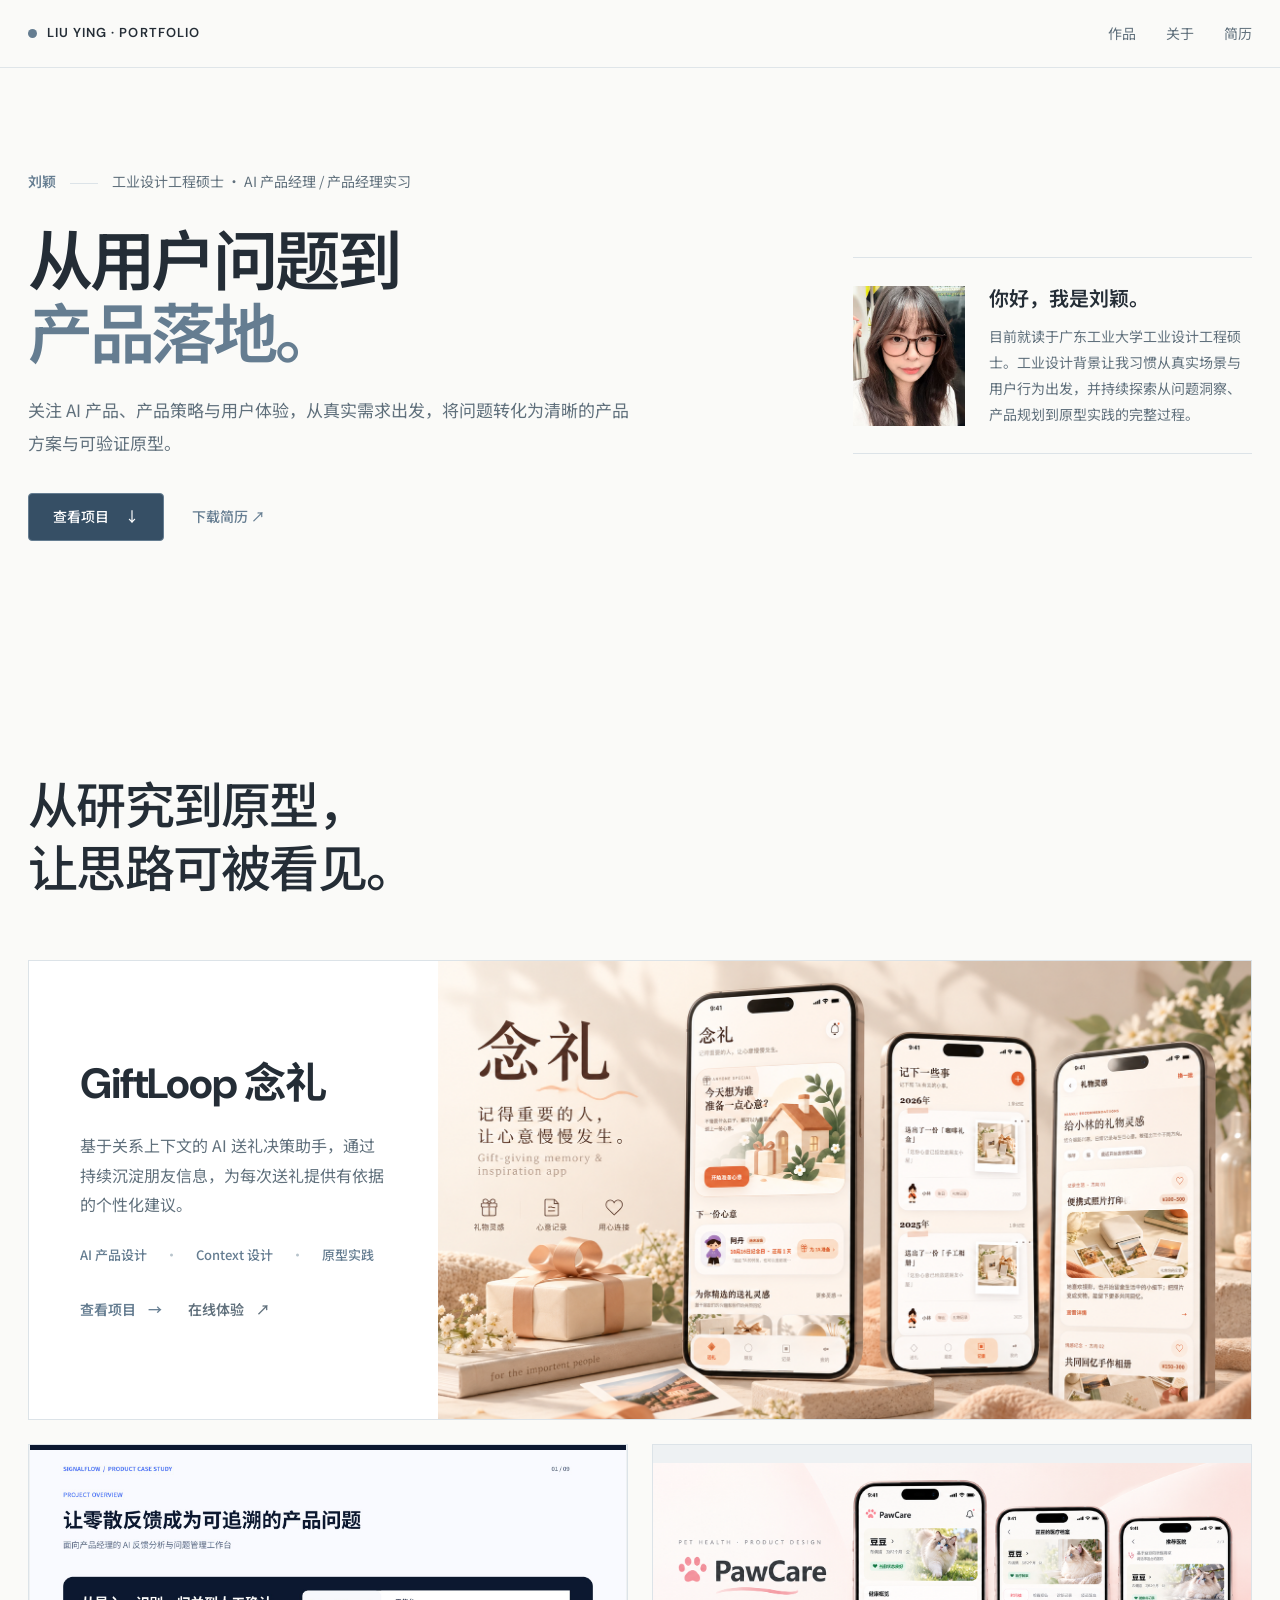
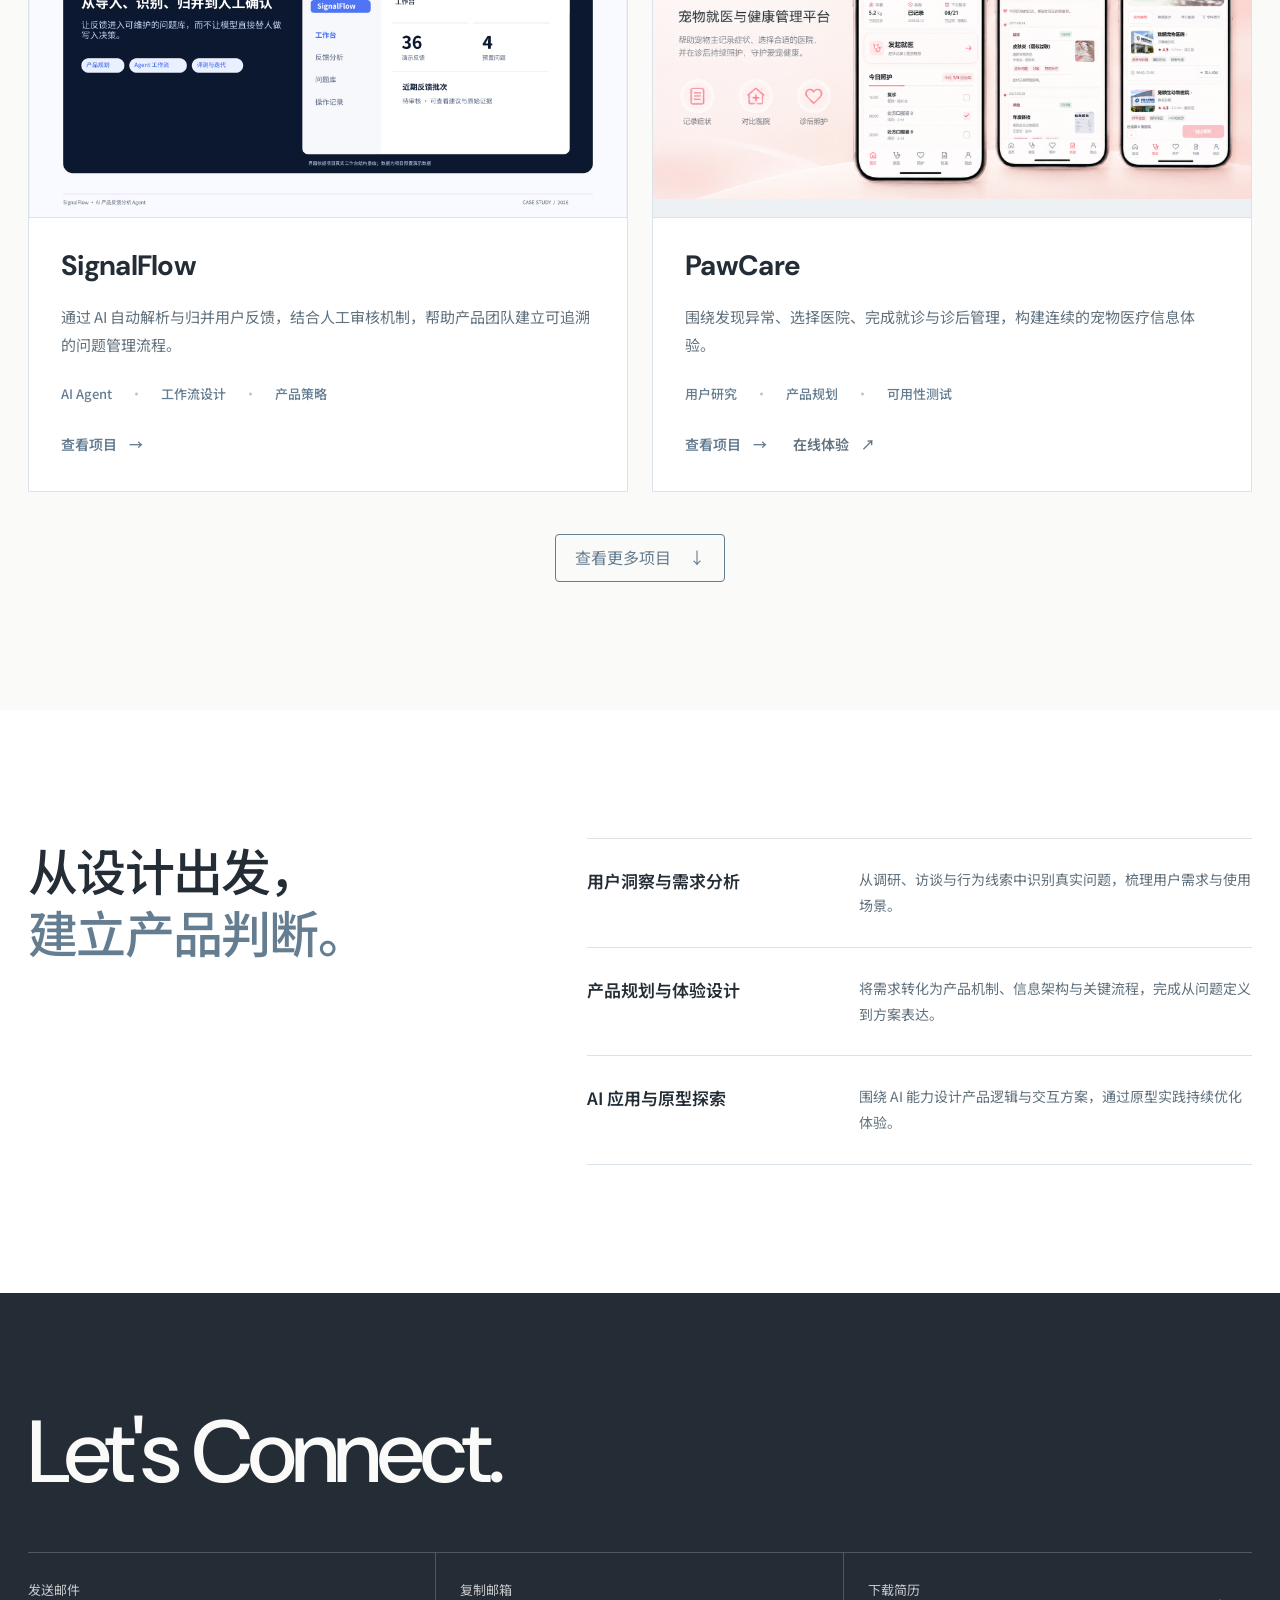
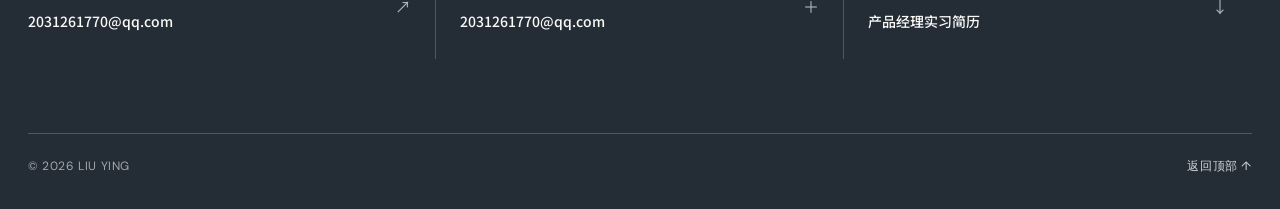
==== commit 47e6969f: "Update portfolio design and SignalFlow project" ====
--- a/index.html
+++ b/index.html
@@ -3,17 +3,16 @@
 <head>
   <meta charset="utf-8">
   <meta name="viewport" content="width=device-width, initial-scale=1">
-  <meta name="theme-color" content="#fffaf5">
-  <meta name="description" content="刘颖的产品作品集，面向 AI 产品经理与产品经理实习岗位，聚焦用户研究、产品逻辑、体验设计与 AI 应用实践。">
-  <title>刘颖 · AI 产品与产品设计作品集</title>
-  <link rel="icon" type="image/svg+xml" href="data:image/svg+xml,%3Csvg xmlns='http://www.w3.org/2000/svg' viewBox='0 0 32 32'%3E%3Crect width='32' height='32' rx='9' fill='%23f0a36b'/%3E%3Ccircle cx='16' cy='16' r='7' fill='%23fffaf5'/%3E%3C/svg%3E">
+  <meta name="theme-color" content="#fafaf8">
+  <meta name="description" content="刘颖的 AI 产品经理与产品经理求职作品集，聚焦产品思考、AI 应用、用户研究与原型实践。">
+  <title>刘颖 · AI 产品经理作品集</title>
+  <link rel="icon" type="image/svg+xml" href="data:image/svg+xml,%3Csvg xmlns='http://www.w3.org/2000/svg' viewBox='0 0 32 32'%3E%3Crect width='32' height='32' rx='9' fill='%23364f65'/%3E%3Ccircle cx='16' cy='16' r='7' fill='%23fafaf8'/%3E%3C/svg%3E">
   <link rel="preconnect" href="https://fonts.googleapis.com">
   <link rel="preconnect" href="https://fonts.gstatic.com" crossorigin>
-  <link href="https://fonts.googleapis.com/css2?family=DM+Sans:wght@400;500;600&family=Noto+Sans+SC:wght@300;400;500;600&family=Playfair+Display:ital,wght@0,500;1,500&display=swap" rel="stylesheet">
-  <link rel="stylesheet" href="./styles.css?v=20261015-4">
+  <link href="https://fonts.googleapis.com/css2?family=DM+Sans:wght@400;500;600&family=Noto+Sans+SC:wght@300;400;500;600&display=swap" rel="stylesheet">
+  <link rel="stylesheet" href="./styles.css?v=20261018-2">
 </head>
 <body class="home-body">
-  <div class="grain" aria-hidden="true"></div>
   <header class="site-header">
     <a class="brand" href="#top" aria-label="回到首页"><span class="brand-mark" aria-hidden="true"></span><span>LIU YING · PORTFOLIO</span></a>
     <nav class="site-nav" aria-label="主导航">
@@ -22,7 +21,7 @@
   </header>
 
   <main id="top">
-    <section class="hero hero-compact hero-with-about" id="about" aria-labelledby="hero-title">
+    <section class="hero" id="about" aria-labelledby="hero-title">
       <div class="hero-layout">
         <div class="hero-content">
           <div class="hero-identity reveal">
@@ -33,11 +32,11 @@
           <p class="hero-summary reveal delay-2">关注 AI 产品、产品策略与用户体验，从真实需求出发，将问题转化为清晰的产品方案与可验证原型。</p>
           <div class="hero-actions reveal delay-2">
             <a class="button button-primary" href="#work">查看项目 <span aria-hidden="true">↓</span></a>
-            <a class="resume-link" href="./assets/liu-ying-resume.pdf" download="刘颖-产品经理实习简历.pdf">下载简历 <span aria-hidden="true">↗</span></a>
+            <a class="text-link" href="./assets/liu-ying-resume.pdf" download="刘颖-产品经理实习简历.pdf">下载简历 <span aria-hidden="true">↗</span></a>
           </div>
         </div>
         <aside class="hero-about reveal delay-1" aria-labelledby="about-title">
-          <figure class="about-portrait"><div class="portrait-frame"><img src="./assets/profile-portrait.png" alt="刘颖的个人照片" loading="eager" decoding="async"></div></figure>
+          <figure class="about-portrait"><img src="./assets/profile-portrait-2026.jpg" width="1279" height="1706" alt="刘颖的个人照片" loading="eager" decoding="async"></figure>
           <div class="about-brief">
             <h2 id="about-title">你好，我是刘颖。</h2>
             <p>目前就读于广东工业大学工业设计工程硕士。工业设计背景让我习惯从真实场景与用户行为出发，并持续探索从问题洞察、产品规划到原型实践的完整过程。</p>
@@ -47,77 +46,106 @@
     </section>
 
     <section class="work" id="work" aria-labelledby="work-title">
-      <div class="section-head reveal">
-        <div><h2 id="work-title">从研究到原型，<br>让思路可被看见。</h2></div>
-      </div>
+      <div class="section-head reveal"><h2 id="work-title">从研究到原型，<br>让思路可被看见。</h2></div>
 
-      <article class="featured-project featured-compact reveal" aria-labelledby="giftloop-title">
+      <article class="featured-project reveal" aria-labelledby="giftloop-title">
         <div class="featured-copy">
-          <h3 id="giftloop-title"><a href="./giftloop.html">GiftLoop</a></h3>
-          <p class="project-desc">基于 Friend Context 的 AI 送礼决策助手，让 AI 从“推荐商品”进一步走向“理解这个人”。</p>
+          <h3 id="giftloop-title"><a href="./giftloop.html">GiftLoop 念礼</a></h3>
+          <p class="project-desc">基于关系上下文的 AI 送礼决策助手，通过持续沉淀朋友信息，为每次送礼提供有依据的个性化建议。</p>
           <ul class="skill-tags" aria-label="GiftLoop 能力标签"><li>AI 产品设计</li><li>Context 设计</li><li>原型实践</li></ul>
           <div class="project-links">
-            <a class="case-link" href="./giftloop.html">View Case Study <span aria-hidden="true">→</span></a>
-            <a class="case-link case-link-muted" href="https://liuying2112517020.github.io/giftloop/" target="_blank" rel="noopener">Interactive Demo <span aria-hidden="true">↗</span></a>
+            <a class="case-link" href="./giftloop.html">查看项目 <span aria-hidden="true">→</span></a>
+            <a class="case-link secondary" href="https://liuying2112517020.github.io/giftloop/" target="_blank" rel="noopener">在线体验 <span aria-hidden="true">↗</span></a>
           </div>
         </div>
-        <a class="giftloop-visual" href="./giftloop.html" aria-label="查看念礼 GiftLoop 项目详情">
-          <img class="giftloop-cover-image" src="./assets/giftloop-cover-2026.png" alt="念礼 GiftLoop 礼物记忆与灵感应用封面，展示三个真实产品界面" decoding="async">
+        <a class="featured-visual" href="./giftloop.html" aria-label="查看 GiftLoop 念礼项目详情">
+          <img src="./assets/giftloop-cover-2026.png" alt="念礼 GiftLoop 礼物记忆与灵感应用封面" decoding="async">
           <span class="project-arrow" aria-hidden="true">↗</span>
         </a>
       </article>
 
-      <div class="supporting-projects">
-        <article class="support-project reveal">
-          <a class="support-visual pawcare-visual" href="./pawcare.html" aria-label="查看 PawCare 项目详情"><img src="./assets/pawcare-cover-2026.png" alt="PawCare 宠物就医与健康管理平台封面，展示三个真实产品界面" loading="lazy" decoding="async"><span class="project-arrow" aria-hidden="true">↗</span></a>
-          <div class="support-copy">
+      <div class="project-grid primary-projects">
+        <article class="project-card reveal">
+          <a class="project-visual signalflow-visual" href="./signalflow.html" aria-label="查看 SignalFlow 项目详情">
+            <img src="./assets/signalflow/page-01.jpg" alt="SignalFlow AI 用户反馈分析与问题管理 Agent 项目封面" loading="lazy" decoding="async">
+            <span class="project-arrow" aria-hidden="true">↗</span>
+          </a>
+          <div class="project-copy">
+            <h3><a href="./signalflow.html">SignalFlow</a></h3>
+            <p class="project-desc">通过 AI 自动解析与归并用户反馈，结合人工审核机制，帮助产品团队建立可追溯的问题管理流程。</p>
+            <ul class="skill-tags"><li>AI Agent</li><li>工作流设计</li><li>产品策略</li></ul>
+            <div class="project-links"><a class="case-link" href="./signalflow.html">查看项目 <span aria-hidden="true">→</span></a></div>
+          </div>
+        </article>
+
+        <article class="project-card reveal">
+          <a class="project-visual" href="./pawcare.html" aria-label="查看 PawCare 项目详情">
+            <img src="./assets/pawcare-cover-2026.png" alt="PawCare 宠物就医与健康管理平台封面" loading="lazy" decoding="async">
+            <span class="project-arrow" aria-hidden="true">↗</span>
+          </a>
+          <div class="project-copy">
             <h3><a href="./pawcare.html">PawCare</a></h3>
             <p class="project-desc">围绕发现异常、选择医院、完成就诊与诊后管理，构建连续的宠物医疗信息体验。</p>
             <ul class="skill-tags"><li>用户研究</li><li>产品规划</li><li>可用性测试</li></ul>
             <div class="project-links">
-              <a class="case-link" href="./pawcare.html">View Case Study <span aria-hidden="true">→</span></a>
-              <a class="case-link case-link-muted" href="https://liuying2112517020.github.io/petcare-app/" target="_blank" rel="noopener">Interactive Demo <span aria-hidden="true">↗</span></a>
+              <a class="case-link" href="./pawcare.html">查看项目 <span aria-hidden="true">→</span></a>
+              <a class="case-link secondary" href="https://liuying2112517020.github.io/petcare-app/" target="_blank" rel="noopener">在线体验 <span aria-hidden="true">↗</span></a>
             </div>
-          </div>
-        </article>
-        <article class="support-project reveal">
-          <a class="support-visual flowcase-visual" href="./flowcase.html" aria-label="查看 FlowCase 项目详情"><img src="./assets/flowcase-cover-2026.jpg" alt="FlowCase 一体化创作平板壳项目概览" loading="lazy" decoding="async"><span class="project-arrow" aria-hidden="true">↗</span></a>
-          <div class="support-copy">
-            <h3><a href="./flowcase.html">FlowCase</a></h3>
-            <p class="project-desc">围绕平板学习、绘画与轻办公场景，整合收纳、支撑与多形态切换体验。</p>
-            <ul class="skill-tags"><li>用户研究</li><li>场景分析</li><li>产品实现</li></ul>
-            <div class="project-links"><a class="case-link" href="./flowcase.html">View Case Study <span aria-hidden="true">→</span></a></div>
           </div>
         </article>
       </div>
 
-      <a class="more-work reveal" href="./loopspring.html">
-        <span>更多设计探索</span><span class="more-work-name">LoopSpring · 模块化水环境净化产品</span><span aria-hidden="true">查看项目 ↗</span>
-      </a>
+      <div class="more-projects" id="hidden-projects" hidden>
+        <div class="project-grid more-projects-inner">
+          <article class="project-card">
+            <a class="project-visual" href="./flowcase.html" aria-label="查看 FlowCase 项目详情">
+              <img src="./assets/flowcase-cover-2026.jpg" alt="FlowCase 多功能一体化平板壳项目封面" loading="lazy" decoding="async">
+              <span class="project-arrow" aria-hidden="true">↗</span>
+            </a>
+            <div class="project-copy">
+              <h3><a href="./flowcase.html">FlowCase</a></h3>
+              <p class="project-desc">围绕平板学习、绘画与轻办公场景，整合收纳、支撑与多形态切换体验。</p>
+              <ul class="skill-tags"><li>用户研究</li><li>场景分析</li><li>产品实现</li></ul>
+              <div class="project-links"><a class="case-link" href="./flowcase.html">查看项目 <span aria-hidden="true">→</span></a></div>
+            </div>
+          </article>
+
+          <article class="project-card">
+            <a class="project-visual" href="./loopspring.html" aria-label="查看 LoopSpring 项目详情">
+              <img src="./assets/loopspring-cover.png" alt="LoopSpring 模块化水环境净化产品封面" loading="lazy" decoding="async">
+              <span class="project-arrow" aria-hidden="true">↗</span>
+            </a>
+            <div class="project-copy">
+              <h3><a href="./loopspring.html">LoopSpring</a></h3>
+              <p class="project-desc">将废弃铝泥转化为除氟吸附材料，以模块化漂浮装置降低净水成本与维护门槛。</p>
+              <ul class="skill-tags"><li>可持续设计</li><li>系统设计</li><li>原型验证</li></ul>
+              <div class="project-links"><a class="case-link" href="./loopspring.html">查看项目 <span aria-hidden="true">→</span></a></div>
+            </div>
+          </article>
+        </div>
+      </div>
+
+      <div class="more-toggle-wrap reveal">
+        <button class="more-toggle" type="button" aria-expanded="false" aria-controls="hidden-projects" data-project-toggle>
+          <span data-project-toggle-label>查看更多项目</span><span aria-hidden="true">↓</span>
+        </button>
+      </div>
     </section>
 
     <section class="profile-strip" aria-labelledby="capabilities-title">
       <div class="bring-panel reveal">
-        <div class="bring-heading">
-          <h2 id="capabilities-title">从设计出发，<br><em>建立产品判断。</em></h2>
-        </div>
+        <div class="bring-heading"><h2 id="capabilities-title">从设计出发，<br><em>建立产品判断。</em></h2></div>
         <div class="compact-capabilities">
-          <article>
-            <div><h3>用户洞察与需求分析</h3><p>从调研、访谈与行为线索中识别真实问题，梳理用户需求与使用场景。</p></div>
-          </article>
-          <article>
-            <div><h3>产品规划与体验设计</h3><p>将需求转化为产品机制、信息架构与关键流程，完成从问题定义到方案表达。</p></div>
-          </article>
-          <article>
-            <div><h3>AI 应用与原型探索</h3><p>围绕 AI 能力设计产品逻辑与交互方案，通过原型实践持续优化体验。</p></div>
-          </article>
+          <article><h3>用户洞察与需求分析</h3><p>从调研、访谈与行为线索中识别真实问题，梳理用户需求与使用场景。</p></article>
+          <article><h3>产品规划与体验设计</h3><p>将需求转化为产品机制、信息架构与关键流程，完成从问题定义到方案表达。</p></article>
+          <article><h3>AI 应用与原型探索</h3><p>围绕 AI 能力设计产品逻辑与交互方案，通过原型实践持续优化体验。</p></article>
         </div>
       </div>
     </section>
 
     <section class="contact" id="contact" aria-labelledby="contact-title">
-      <div class="contact-heading reveal"><h2 id="contact-title">Let's Connect.</h2></div>
-      <div class="contact-actions reveal">
+      <div class="contact-heading"><h2 id="contact-title">Let's Connect.</h2></div>
+      <div class="contact-actions">
         <a class="contact-action primary" href="mailto:2031261770@qq.com"><span>发送邮件</span><strong>2031261770@qq.com</strong><span aria-hidden="true">↗</span></a>
         <button class="contact-action" type="button" data-copy-email="2031261770@qq.com"><span>复制邮箱</span><strong>2031261770@qq.com</strong><span aria-hidden="true">＋</span></button>
         <a class="contact-action" href="./assets/liu-ying-resume.pdf" download="刘颖-产品经理实习简历.pdf"><span>下载简历</span><strong>产品经理实习简历</strong><span aria-hidden="true">↓</span></a>
@@ -126,6 +154,6 @@
     </section>
   </main>
   <div class="toast" role="status" aria-live="polite" aria-atomic="true"></div>
-  <script src="./script.js?v=20261015-4"></script>
+  <script src="./script.js?v=20261018-2"></script>
 </body>
 </html>
--- a/styles.css
+++ b/styles.css
@@ -1,326 +1,346 @@
 :root {
-  --ink: #261c17; --muted: #74665e; --paper: #fffaf5; --paper-deep: #fbf3ec;
-  --orange: #f0a36b; --orange-dark: #a95832; --orange-light: #f8d9bd; --dark: #2d2420;
-  --line: rgba(55,35,22,.15); --sans: "DM Sans", "Noto Sans SC", sans-serif;
-  --serif: "Playfair Display", Georgia, serif; --gutter: clamp(24px,5vw,80px);
-}
+  --white: #fafaf8;
+  --surface: #ffffff;
+  --blue-white: #eef1f3;
+  --ink: #242d36;
+  --accent: #657d91;
+  --button: #364f65;
+  --line: #dce3e8;
+  --muted: #60707c;
+  --max: 1240px;
+  --ease: cubic-bezier(.22, 1, .36, 1);
+}
+
 * { box-sizing: border-box; }
-html { scroll-behavior: smooth; overflow-x: hidden; scroll-padding-top: 72px; }
-body { margin: 0; color: var(--ink); background: var(--paper); font-family: var(--sans); font-size: 16px; line-height: 1.65; overflow-x: hidden; }
-a { color: inherit; text-decoration: none; }
-button { color: inherit; font: inherit; }
-img { max-width: 100%; }
-.grain { position: fixed; inset: 0; z-index: 50; pointer-events: none; opacity: .022; background-image: url("data:image/svg+xml,%3Csvg viewBox='0 0 180 180' xmlns='http://www.w3.org/2000/svg'%3E%3Cfilter id='n'%3E%3CfeTurbulence type='fractalNoise' baseFrequency='.9' numOctaves='3' stitchTiles='stitch'/%3E%3C/filter%3E%3Crect width='100%25' height='100%25' filter='url(%23n)' opacity='.8'/%3E%3C/svg%3E"); }
-
-.site-header { height: 72px; padding: 0 var(--gutter); display: flex; align-items: center; justify-content: space-between; gap: 32px; border-bottom: 1px solid var(--line); background: rgba(255,250,245,.88); backdrop-filter: blur(14px); position: sticky; top: 0; z-index: 30; }
-.brand { display: flex; align-items: center; gap: 10px; font-size: .72rem; letter-spacing: .14em; font-weight: 600; white-space: nowrap; }
-.brand-mark { width: 10px; height: 10px; border-radius: 50% 50% 50% 2px; background: var(--orange); transform: rotate(-45deg); }
-.site-nav { display: flex; gap: clamp(20px,3vw,38px); font-size: .82rem; }
-.site-nav a { position: relative; }
-.site-nav a::after { content: ""; position: absolute; left: 0; bottom: -5px; width: 100%; height: 1px; background: var(--ink); transform: scaleX(0); transform-origin: right; transition: transform .3s ease; }
-.site-nav a:hover::after, .site-nav a:focus-visible::after { transform: scaleX(1); transform-origin: left; }
-
-.hero { min-height: clamp(570px,67vh,720px); padding: clamp(58px,8vh,88px) var(--gutter) clamp(64px,8vh,88px); position: relative; display: flex; align-items: center; isolation: isolate; overflow: hidden; }
-.hero-content { width: min(790px,77%); position: relative; z-index: 2; }
-.hero-kicker { display: flex; align-items: center; gap: 12px; margin: 0; color: var(--muted); font-size: .7rem; letter-spacing: .16em; }
-.hero-kicker span { width: 30px; height: 1px; background: var(--orange); }
-.hero h1 { margin: 25px 0 24px; font-size: clamp(3.25rem,5.15vw,4.25rem); line-height: 1.08; letter-spacing: -.045em; font-weight: 500; }
-.hero h1 em { color: var(--orange-dark); font-family: var(--serif); font-weight: 500; font-style: italic; }
-.hero-meta { display: flex; flex-wrap: wrap; gap: 4px 24px; margin-bottom: 18px; }
-.hero-meta p { margin: 0; font-size: .9rem; font-weight: 500; }
-.hero-meta p + p { padding-left: 24px; border-left: 1px solid var(--line); }
-.hero-summary { max-width: 620px; margin: 0; color: var(--muted); font-size: .96rem; line-height: 1.85; }
-.hero-actions { display: flex; flex-wrap: wrap; gap: 12px; margin-top: 28px; }
-.button { min-height: 44px; padding: 0 19px; border: 1px solid var(--line); display: inline-flex; align-items: center; justify-content: center; gap: 20px; font-size: .78rem; letter-spacing: .03em; transition: transform .25s, background .25s, border-color .25s; }
-.button-primary { background: var(--ink); border-color: var(--ink); color: var(--paper); }
-.button-secondary { background: rgba(255,255,255,.32); }
-.button:hover, .button:focus-visible { transform: translateY(-2px); }
-.button-primary:hover, .button-primary:focus-visible { background: #3a2921; }
-.button-secondary:hover, .button-secondary:focus-visible { border-color: rgba(55,35,22,.32); background: var(--paper-deep); }
-.orb { position: absolute; width: min(27vw,360px); aspect-ratio: 1; right: clamp(-140px,-6vw,-55px); top: 9%; z-index: 0; border-radius: 50%; opacity: .28; background: radial-gradient(circle at 35% 30%,#fffaf5 0 7%,#f9dfc8 38%,#efac78 72%,#d98050 100%); animation: drift 12s ease-in-out infinite; }
-.orb::before, .orb::after { content: ""; position: absolute; border-radius: 50%; border: 1px solid rgba(160,89,49,.14); }
-.orb::before { inset: -9%; }
-.orb::after { inset: 12%; border-color: rgba(255,255,255,.55); }
-.orb span { position: absolute; width: 16%; aspect-ratio: 1; border-radius: 50%; background: rgba(255,255,255,.3); filter: blur(16px); top: 20%; left: 24%; }
-
-.eyebrow { color: var(--orange-dark); font-size: .68rem; text-transform: uppercase; letter-spacing: .16em; font-weight: 600; }
-.work { padding: clamp(92px,9vw,132px) var(--gutter) clamp(92px,10vw,148px); background: var(--dark); color: var(--paper); border-radius: 18px 18px 0 0; }
-.work .eyebrow { color: #d6966f; }
-.section-head { display: flex; align-items: flex-end; justify-content: space-between; gap: 40px; padding-bottom: 42px; border-bottom: 1px solid rgba(255,255,255,.14); }
-.section-head h2, .capabilities h2, .about h2 { margin: 13px 0 0; font-size: clamp(2.45rem,4vw,4rem); line-height: 1.08; letter-spacing: -.04em; font-weight: 500; }
-.section-head p { margin: 0; color: rgba(255,250,245,.5); text-align: right; font-size: .78rem; line-height: 1.75; }
-.featured-project { display: grid; grid-template-columns: minmax(0,1.5fr) minmax(310px,.72fr); gap: clamp(36px,5vw,76px); align-items: stretch; padding: clamp(56px,6vw,82px) 0 clamp(72px,7vw,102px); }
-.giftloop-visual { min-height: clamp(450px,48vw,680px); position: relative; overflow: hidden; background: #f2e8df; border-radius: 2px 24px 2px 2px; isolation: isolate; }
-.giftloop-cover-image { display: block; width: 100%; height: 100%; object-fit: contain; transition: transform .5s cubic-bezier(.2,.7,.2,1); }
-.giftloop-visual:hover .giftloop-cover-image, .giftloop-visual:focus-visible .giftloop-cover-image { transform: scale(1.012); }
-.giftloop-visual:hover .project-arrow, .giftloop-visual:focus-visible .project-arrow { opacity: 1; transform: scale(1); }
-.phone { position: absolute; width: min(37%,290px); height: auto; filter: drop-shadow(0 22px 26px rgba(61,38,28,.16)); transition: transform .55s cubic-bezier(.2,.7,.2,1); }
-.phone-home { left: 16%; top: 12%; transform: rotate(-4deg); }
-.phone-result { right: 13%; top: 5%; transform: rotate(5deg); }
-.featured-project:hover .phone-home { transform: rotate(-5deg) translateY(-4px); }
-.featured-project:hover .phone-result { transform: rotate(4deg) translateY(-7px); }
-.visual-note { position: absolute; left: 22px; bottom: 18px; color: #7c5743; font-size: .62rem; letter-spacing: .14em; }
-.featured-copy, .support-copy { display: flex; flex-direction: column; align-items: flex-start; }
-.featured-copy { padding-top: 22px; border-top: 1px solid rgba(255,255,255,.18); }
-.project-status { width: 100%; display: flex; justify-content: space-between; gap: 18px; color: #d6966f; font-size: .66rem; letter-spacing: .08em; text-transform: uppercase; }
-.featured-copy h3 { margin: auto 0 12px; font-family: var(--serif); font-size: clamp(3.4rem,5.5vw,5.6rem); line-height: .95; font-weight: 500; letter-spacing: -.04em; }
-.featured-copy h3 a, .support-copy h3 a { color: inherit; }
-.featured-copy h3 a:hover, .featured-copy h3 a:focus-visible, .support-copy h3 a:hover, .support-copy h3 a:focus-visible { color: #f2b88e; }
-.project-position { margin: 0; color: rgba(255,250,245,.94); font-weight: 500; line-height: 1.65; }
-.project-desc { margin: 13px 0 0; color: rgba(255,250,245,.58); font-size: .88rem; line-height: 1.85; }
-.skill-tags { display: flex; flex-wrap: wrap; gap: 7px; margin: 24px 0 0; padding: 0; list-style: none; }
-.skill-tags li { padding: 5px 9px; border: 1px solid rgba(255,255,255,.14); color: rgba(255,250,245,.72); font-size: .68rem; }
-.project-note { margin: 25px 0 0; padding-top: 16px; border-top: 1px solid rgba(255,255,255,.1); color: rgba(255,250,245,.42); font-size: .7rem; }
-
-.supporting-projects { display: grid; grid-template-columns: repeat(2,minmax(0,1fr)); gap: clamp(30px,4vw,62px); }
-.support-project { min-width: 0; display: flex; flex-direction: column; outline: none; }
-.support-visual { position: relative; aspect-ratio: 16/9; overflow: hidden; background: #eaded8; border-radius: 2px; }
-.support-visual img { width: 100%; height: 100%; object-fit: contain; display: block; transition: transform .5s cubic-bezier(.2,.7,.2,1); }
-.flowcase-visual { background: #ead8d0; }
-.project-arrow { position: absolute; right: 16px; bottom: 15px; width: 39px; height: 39px; border-radius: 50%; border: 1px solid rgba(255,255,255,.4); background: rgba(38,29,25,.55); display: grid; place-items: center; opacity: 0; transform: scale(.86); transition: opacity .25s, transform .25s; }
-.support-project:hover .support-visual img, .support-project:focus-visible .support-visual img { transform: scale(1.018); }
-.support-project:hover .project-arrow, .support-project:focus-visible .project-arrow { opacity: 1; transform: scale(1); }
-.support-copy { flex: 1; margin-top: 23px; padding-top: 19px; border-top: 1px solid rgba(255,255,255,.16); }
-.support-copy h3 { margin: 34px 0 9px; font-family: var(--serif); font-size: clamp(2.1rem,3.4vw,3.4rem); line-height: 1; font-weight: 500; letter-spacing: -.03em; }
-.support-copy .project-desc { max-width: 560px; }
-.support-copy .skill-tags { margin-top: auto; padding-top: 22px; }
-.more-work { margin-top: clamp(70px,7vw,96px); padding: 25px 0; border-top: 1px solid rgba(255,255,255,.15); border-bottom: 1px solid rgba(255,255,255,.15); display: grid; grid-template-columns: 1fr 1.4fr auto; gap: 28px; align-items: center; color: rgba(255,250,245,.78); font-size: .8rem; transition: color .25s, padding .25s; }
-.more-work:hover, .more-work:focus-visible { color: var(--paper); padding-left: 8px; padding-right: 8px; }
-.more-work small { display: block; margin-bottom: 3px; color: #d6966f; font-size: .58rem; letter-spacing: .12em; text-transform: uppercase; }
-.more-work-name { color: rgba(255,250,245,.52); }
-
-.capabilities { padding: clamp(112px,11vw,166px) var(--gutter); display: grid; grid-template-columns: minmax(260px,.72fr) minmax(0,1.28fr); gap: clamp(70px,9vw,140px); background: var(--paper-deep); }
-.capabilities-intro { position: sticky; top: 122px; align-self: start; }
-.capabilities-intro p { max-width: 420px; margin: 27px 0 0; color: var(--muted); font-size: .9rem; line-height: 1.85; }
-.capability-list { border-top: 1px solid var(--line); }
-.capability { display: grid; grid-template-columns: 54px minmax(180px,.78fr) minmax(240px,1.22fr); gap: clamp(20px,3vw,42px); align-items: start; padding: 34px 0 38px; border-bottom: 1px solid var(--line); }
-.capability-icon { width: 44px; height: 44px; border: 1px solid rgba(169,88,50,.25); display: grid; place-items: center; }
-.capability-icon svg { width: 25px; fill: none; stroke: var(--orange-dark); stroke-width: 1.4; stroke-linecap: round; stroke-linejoin: round; }
-.capability-index { color: var(--orange-dark); font-size: .62rem; letter-spacing: .14em; }
-.capability h3 { margin: 8px 0 0; font-size: 1.05rem; font-weight: 500; line-height: 1.5; }
-.capability p { margin: 3px 0 0; color: var(--muted); font-size: .86rem; line-height: 1.85; }
-
-.about { padding: clamp(112px,11vw,166px) var(--gutter); display: grid; grid-template-columns: minmax(280px,.72fr) minmax(420px,1.08fr); gap: clamp(68px,10vw,150px); align-items: center; }
-.about-portrait { margin: 0; max-width: 520px; }
-.portrait-frame { aspect-ratio: 4/3; overflow: hidden; border-radius: 2px 22px 2px 2px; background: #f5c4a4; }
-.portrait-frame img { width: 100%; height: 100%; object-fit: cover; display: block; transition: transform .6s cubic-bezier(.2,.7,.2,1); }
-.about-portrait:hover img { transform: scale(1.012); }
-.about-portrait figcaption { margin-top: 13px; color: var(--muted); font-size: .65rem; letter-spacing: .15em; }
-.about h2 em { color: var(--orange-dark); font-family: var(--serif); font-weight: 500; }
-.about-lead { margin: 37px 0 20px !important; color: var(--ink) !important; font-family: var(--serif); font-size: clamp(1.45rem,2vw,2rem) !important; }
-.about-story { max-width: 690px; }
-.about-story p { margin: 0 0 17px; color: #63554d; font-size: .94rem; line-height: 1.9; }
-
-.contact { padding: clamp(96px,10vw,144px) var(--gutter) 34px; background: var(--ink); color: var(--paper); }
-.contact .eyebrow { color: #d6966f; }
-.contact-heading { display: grid; grid-template-columns: 1fr auto; align-items: end; gap: 24px; padding-bottom: 50px; }
-.contact-heading .eyebrow { grid-column: 1/-1; }
-.contact h2 { margin: 8px 0 0; font-family: var(--serif); font-size: clamp(3.6rem,7.2vw,7.6rem); line-height: .95; font-weight: 500; letter-spacing: -.045em; }
-.contact-heading p { max-width: 360px; margin: 0 0 7px; color: rgba(255,250,245,.55); font-size: .9rem; text-align: right; }
-.contact-actions { border-top: 1px solid rgba(255,255,255,.16); }
-.contact-action { width: 100%; min-height: 78px; padding: 0; border: 0; border-bottom: 1px solid rgba(255,255,255,.16); background: transparent; color: inherit; display: grid; grid-template-columns: 1fr 1.4fr auto; gap: 24px; align-items: center; text-align: left; cursor: pointer; transition: padding .25s, color .25s; }
-.contact-action:hover, .contact-action:focus-visible { padding-left: 10px; padding-right: 10px; color: var(--orange-light); }
-.contact-action span:first-child { font-size: .8rem; }
-.contact-action strong { color: rgba(255,250,245,.58); font-size: .78rem; font-weight: 400; }
-.contact-action span:last-child { font-size: 1rem; }
-.contact-foot { margin-top: 62px; padding-top: 28px; border-top: 1px solid rgba(255,255,255,.1); display: flex; justify-content: space-between; color: rgba(255,250,245,.4); font-size: .68rem; letter-spacing: .08em; }
-.contact-foot a { color: rgba(255,250,245,.72); }
-.toast { position: fixed; left: 50%; bottom: 28px; z-index: 60; padding: 10px 16px; background: var(--ink); color: var(--paper); box-shadow: 0 10px 30px rgba(38,28,23,.18); font-size: .76rem; transform: translate(-50%,18px); opacity: 0; pointer-events: none; transition: opacity .25s, transform .25s; }
-.toast.show { opacity: 1; transform: translate(-50%,0); }
-
-footer { min-height: 112px; padding: 32px var(--gutter); display: grid; grid-template-columns: 1fr auto 1fr; align-items: center; border-top: 1px solid var(--line); color: var(--muted); font-size: .78rem; }
-footer a:last-child { justify-self: end; }
-.reveal { opacity: 0; transform: translateY(16px); transition: opacity .72s ease, transform .72s cubic-bezier(.2,.7,.2,1); }
+
+html { scroll-behavior: smooth; }
+
+body {
+  margin: 0;
+  color: var(--ink);
+  background: var(--white);
+  font-family: "Noto Sans SC", "Microsoft YaHei", sans-serif;
+  font-size: 16px;
+  line-height: 1.7;
+  -webkit-font-smoothing: antialiased;
+}
+
+body, button, a { color: var(--ink); }
+button, a { -webkit-tap-highlight-color: transparent; }
+a { text-decoration: none; }
+button { font: inherit; }
+img, video { display: block; max-width: 100%; }
+figure, h1, h2, h3, p, ul { margin: 0; }
+ul { padding: 0; list-style: none; }
+
+:focus-visible {
+  outline: 3px solid rgba(101, 125, 145, .28);
+  outline-offset: 4px;
+}
+
+.grain { display: none; }
+
+.site-header {
+  position: sticky;
+  top: 0;
+  z-index: 30;
+  display: flex;
+  align-items: center;
+  justify-content: space-between;
+  width: 100%;
+  height: 68px;
+  padding: 0 max(28px, calc((100vw - var(--max)) / 2));
+  border-bottom: 1px solid rgba(220, 227, 232, .88);
+  background: rgba(250, 250, 248, .93);
+  backdrop-filter: blur(16px);
+}
+
+.brand {
+  display: inline-flex;
+  align-items: center;
+  gap: 10px;
+  color: var(--ink);
+  font-family: "DM Sans", sans-serif;
+  font-size: 13px;
+  font-weight: 600;
+  letter-spacing: .08em;
+}
+
+.brand-mark {
+  width: 9px;
+  height: 9px;
+  border-radius: 50%;
+  background: var(--accent);
+}
+
+.site-nav { display: flex; align-items: center; gap: 30px; }
+.site-nav a { color: var(--muted); font-size: 14px; transition: color .25s ease; }
+.site-nav a:hover { color: var(--accent); }
+
+.hero {
+  display: grid;
+  min-height: calc(68vh - 68px);
+  align-items: center;
+  padding: clamp(64px, 8vw, 112px) max(28px, calc((100vw - var(--max)) / 2));
+  overflow: hidden;
+}
+
+.hero-layout {
+  display: grid;
+  grid-template-columns: minmax(0, 1.45fr) minmax(300px, .8fr);
+  gap: clamp(56px, 8vw, 112px);
+  align-items: center;
+}
+
+.hero-content { max-width: 760px; }
+
+.hero-identity {
+  display: flex;
+  align-items: center;
+  gap: 14px;
+  margin-bottom: 26px;
+  color: var(--muted);
+  font-size: 14px;
+}
+
+.hero-name {
+  color: var(--accent);
+  font-weight: 600;
+}
+
+.hero-name::after { content: ""; display: inline-block; width: 28px; height: 1px; margin-left: 14px; vertical-align: middle; background: var(--line); }
+
+.hero h1 {
+  max-width: 730px;
+  font-size: clamp(52px, 5.1vw, 68px);
+  line-height: 1.12;
+  letter-spacing: -.05em;
+  font-weight: 600;
+}
+
+.hero h1 em, .bring-heading em { color: var(--accent); font-style: normal; }
+
+.hero-summary {
+  max-width: 610px;
+  margin-top: 28px;
+  color: var(--muted);
+  font-size: 17px;
+  line-height: 1.9;
+}
+
+.hero-actions { display: flex; align-items: center; gap: 28px; margin-top: 34px; }
+
+.button {
+  display: inline-flex;
+  min-height: 48px;
+  padding: 0 24px;
+  align-items: center;
+  justify-content: center;
+  gap: 16px;
+  border: 1px solid var(--accent);
+  border-radius: 4px;
+  font-size: 14px;
+  font-weight: 500;
+}
+
+.button-primary { color: #fff; background: var(--button); transition: background .25s ease, transform .25s ease; }
+.button-primary:hover { background: #293f52; transform: translateY(-2px); }
+.text-link { color: var(--accent); font-size: 14px; font-weight: 500; }
+.text-link span, .case-link span { display: inline-block; transition: transform .25s ease; }
+.text-link:hover span, .case-link:hover span { transform: translate(3px, -2px); }
+
+.hero-about {
+  display: grid;
+  grid-template-columns: 112px minmax(0, 1fr);
+  gap: 24px;
+  align-items: center;
+  padding: 26px 0;
+  border-top: 1px solid var(--line);
+  border-bottom: 1px solid var(--line);
+}
+
+.about-portrait { aspect-ratio: 4 / 5; overflow: hidden; background: var(--blue-white); }
+.about-portrait img { width: 100%; height: 100%; object-fit: cover; object-position: center 26%; }
+.about-brief h2 { margin-bottom: 12px; font-size: 20px; line-height: 1.4; font-weight: 600; }
+.about-brief p { color: var(--muted); font-size: 14px; line-height: 1.85; }
+
+.work {
+  padding: clamp(96px, 10vw, 148px) max(28px, calc((100vw - var(--max)) / 2));
+  background: var(--white);
+  scroll-margin-top: 68px;
+}
+
+.section-head { display: flex; justify-content: space-between; margin-bottom: 64px; }
+.section-head h2, .bring-heading h2 { font-size: clamp(34px, 4vw, 50px); line-height: 1.25; letter-spacing: -.035em; font-weight: 500; }
+
+.featured-project {
+  display: grid;
+  grid-template-columns: minmax(300px, .67fr) minmax(0, 1.33fr);
+  min-height: 456px;
+  overflow: hidden;
+  border: 1px solid var(--line);
+  background: var(--surface);
+}
+
+.featured-copy { display: flex; flex-direction: column; justify-content: center; padding: clamp(36px, 4vw, 56px); }
+.featured-copy h3, .project-copy h3 { font-family: "DM Sans", "Noto Sans SC", sans-serif; line-height: 1.25; letter-spacing: -.025em; }
+.featured-copy h3 { font-size: clamp(32px, 3.3vw, 46px); }
+.featured-copy h3 a:hover, .project-copy h3 a:hover { color: var(--accent); }
+
+.project-desc { margin-top: 20px; color: var(--muted); line-height: 1.85; }
+.featured-copy .project-desc { max-width: 410px; }
+
+.skill-tags { display: flex; flex-wrap: wrap; gap: 8px 18px; margin-top: 24px; }
+.skill-tags li { color: var(--accent); font-size: 13px; font-weight: 500; }
+.skill-tags li + li::before { content: "·"; margin-right: 18px; color: #b8c4cc; }
+
+.project-links { display: flex; flex-wrap: wrap; gap: 18px 26px; margin-top: 32px; }
+.case-link { display: inline-flex; align-items: center; gap: 12px; color: var(--accent); font-size: 14px; font-weight: 600; }
+.case-link.secondary { color: var(--muted); }
+
+.featured-visual, .project-visual {
+  position: relative;
+  display: block;
+  overflow: hidden;
+  background: var(--blue-white);
+}
+
+.featured-visual { min-height: 456px; }
+.featured-visual img, .project-visual img { width: 100%; height: 100%; object-fit: contain; transition: transform .6s var(--ease); }
+.featured-visual:hover img, .project-visual:hover img { transform: scale(1.018); }
+
+.project-arrow {
+  position: absolute;
+  right: 18px;
+  bottom: 18px;
+  display: grid;
+  width: 42px;
+  height: 42px;
+  place-items: center;
+  border: 1px solid rgba(220, 227, 232, .95);
+  border-radius: 50%;
+  color: var(--accent);
+  background: rgba(255, 255, 255, .94);
+  opacity: 0;
+  transform: translate(-6px, 6px);
+  transition: opacity .25s ease, transform .25s ease;
+}
+
+.featured-visual:hover .project-arrow, .project-visual:hover .project-arrow { opacity: 1; transform: translate(0); }
+
+.project-grid { display: grid; grid-template-columns: repeat(2, minmax(0, 1fr)); gap: 24px; margin-top: 24px; }
+.project-card { display: flex; min-width: 0; flex-direction: column; border: 1px solid var(--line); background: var(--surface); }
+.project-visual { aspect-ratio: 16 / 10; border-bottom: 1px solid var(--line); }
+.project-copy { display: flex; flex: 1; flex-direction: column; padding: 30px 32px 34px; }
+.project-copy h3 { font-size: 28px; }
+.project-copy .project-desc { font-size: 15px; }
+.project-copy .project-links { margin-top: auto; padding-top: 28px; }
+
+.more-projects { display: grid; grid-template-rows: 0fr; opacity: 0; transition: grid-template-rows .55s var(--ease), opacity .35s ease; }
+.more-projects[hidden] { display: none; }
+.more-projects.is-open { grid-template-rows: 1fr; opacity: 1; }
+.more-projects-inner { min-height: 0; overflow: hidden; }
+
+.more-toggle-wrap { display: flex; justify-content: center; margin-top: 42px; }
+.more-toggle {
+  display: inline-flex;
+  min-width: 170px;
+  min-height: 48px;
+  align-items: center;
+  justify-content: center;
+  gap: 18px;
+  border: 1px solid var(--accent);
+  border-radius: 4px;
+  color: var(--accent);
+  background: transparent;
+  cursor: pointer;
+  transition: color .25s ease, background .25s ease;
+}
+.more-toggle:hover { color: #fff; background: var(--button); }
+.more-toggle > :last-child { transition: transform .35s var(--ease); }
+.more-toggle[aria-expanded="true"] > :last-child { transform: rotate(180deg); }
+
+.profile-strip { padding: clamp(96px, 10vw, 148px) max(28px, calc((100vw - var(--max)) / 2)); background: var(--surface); }
+.bring-panel { display: grid; grid-template-columns: minmax(280px, .8fr) minmax(0, 1.2fr); gap: clamp(60px, 9vw, 132px); align-items: start; }
+.compact-capabilities article { display: grid; grid-template-columns: minmax(190px, .75fr) minmax(0, 1.25fr); gap: 36px; padding: 28px 0; border-top: 1px solid var(--line); }
+.compact-capabilities article:last-child { border-bottom: 1px solid var(--line); }
+.compact-capabilities h3 { font-size: 17px; font-weight: 600; }
+.compact-capabilities p { color: var(--muted); font-size: 14px; line-height: 1.85; }
+
+.contact { padding: clamp(82px, 9vw, 124px) max(28px, calc((100vw - var(--max)) / 2)) 34px; background: #242d36; color: #fff; }
+.contact-heading h2 { color: var(--white); font-family: "DM Sans", sans-serif; font-size: clamp(52px, 7vw, 88px); line-height: 1; letter-spacing: -.05em; font-weight: 500; }
+.contact-actions { display: grid; grid-template-columns: repeat(3, minmax(0, 1fr)); margin-top: 56px; border-top: 1px solid rgba(255, 255, 255, .2); }
+.contact-action { display: grid; grid-template-columns: 1fr auto; gap: 8px 18px; padding: 26px 24px; border: 0; border-right: 1px solid rgba(255, 255, 255, .2); color: rgba(255,255,255,.75); background: transparent; text-align: left; cursor: pointer; }
+.contact-action:first-child { padding-left: 0; }
+.contact-action:last-child { border-right: 0; }
+.contact-action > span:first-child { font-size: 13px; }
+.contact-action > span:last-child { grid-column: 2; grid-row: 1 / span 2; align-self: center; color: #a9bac7; }
+.contact-action strong { overflow: hidden; color: var(--white); font-size: 14px; font-weight: 500; text-overflow: ellipsis; }
+.contact-action:hover strong { color: #c5d1da; }
+.contact-foot { display: flex; justify-content: space-between; margin-top: 74px; padding-top: 24px; border-top: 1px solid rgba(255, 255, 255, .2); color: rgba(255,255,255,.58); font: 12px "DM Sans", sans-serif; letter-spacing: .05em; }
+.contact-foot a { color: rgba(255,255,255,.8); }
+
+.toast { position: fixed; right: 24px; bottom: 24px; z-index: 60; padding: 11px 16px; border-radius: 4px; color: #fff; background: var(--button); font-size: 13px; opacity: 0; pointer-events: none; transform: translateY(8px); transition: opacity .25s ease, transform .25s ease; }
+.toast.show { opacity: 1; transform: none; }
+
+.reveal { opacity: 0; transform: translateY(22px); transition: opacity .75s var(--ease), transform .75s var(--ease); }
 .reveal.visible { opacity: 1; transform: none; }
-.delay-1 { transition-delay: .08s; } .delay-2 { transition-delay: .16s; }
-@keyframes drift { 0%,100% { transform: translate(0,0) scale(1); } 50% { transform: translate(-7px,6px) scale(1.008); } }
-
-@media (max-width: 1000px) {
+.delay-1 { transition-delay: .08s; }
+.delay-2 { transition-delay: .16s; }
+
+@media (max-width: 960px) {
+  .hero { min-height: auto; }
+  .hero-layout { grid-template-columns: 1fr; gap: 54px; }
+  .hero-about { max-width: 600px; grid-template-columns: 104px 1fr; }
   .featured-project { grid-template-columns: 1fr; }
-  .giftloop-visual { min-height: min(78vw,650px); }
-  .featured-copy h3 { margin-top: 58px; }
-  .capabilities { grid-template-columns: 1fr; gap: 62px; }
-  .capabilities-intro { position: static; }
-  .capabilities-intro p { max-width: 560px; }
-  .about { grid-template-columns: minmax(260px,.72fr) minmax(360px,1fr); gap: 60px; }
-}
-@media (max-width: 760px) {
-  :root { --gutter: 22px; }
-  html { scroll-padding-top: 64px; }
-  .site-header { height: 64px; }
-  .brand { font-size: .62rem; letter-spacing: .11em; }
-  .brand-mark { width: 8px; height: 8px; }
-  .site-nav { gap: 15px; font-size: .75rem; }
-  .hero { min-height: calc(100svh - 64px); padding-top: 56px; padding-bottom: 58px; align-items: flex-start; }
-  .hero-content { width: 100%; }
-  .hero-kicker { max-width: 290px; font-size: .61rem; }
-  .hero h1 { margin-top: 28px; font-size: clamp(2.65rem,12.5vw,4rem); }
-  .hero-meta { display: block; }
-  .hero-meta p + p { margin-top: 4px; padding-left: 0; border-left: 0; }
-  .hero-summary { max-width: 88%; font-size: .88rem; line-height: 1.8; }
-  .hero-actions { margin-top: 26px; }
-  .button { flex: 1; min-width: 138px; padding: 0 15px; gap: 12px; }
-  .orb { width: 58vw; right: -30vw; top: 18%; opacity: .21; }
-  .work { border-radius: 12px 12px 0 0; }
-  .section-head { align-items: flex-start; }
-  .section-head p { display: none; }
-  .section-head h2, .capabilities h2, .about h2 { font-size: clamp(2.25rem,10vw,3.2rem); }
-  .featured-project { padding-top: 46px; gap: 28px; }
-  .giftloop-visual { min-height: 108vw; border-radius: 2px 16px 2px 2px; }
-  .phone { width: 45%; }
-  .phone-home { left: 7%; top: 17%; }
-  .phone-result { right: 5%; top: 7%; }
-  .featured-copy h3 { margin-top: 42px; font-size: clamp(3.2rem,16vw,4.6rem); }
-  .project-status { font-size: .58rem; }
-  .supporting-projects { grid-template-columns: 1fr; gap: 66px; }
-  .support-copy h3 { margin-top: 28px; font-size: 2.65rem; }
-  .more-work { grid-template-columns: 1fr auto; }
-  .more-work-name { grid-column: 1/-1; grid-row: 2; }
-  .capabilities { gap: 48px; }
-  .capability { grid-template-columns: 44px 1fr; gap: 20px; }
-  .capability p { grid-column: 2; }
-  .capability-icon { width: 40px; height: 40px; }
-  .about { grid-template-columns: 1fr; gap: 52px; }
-  .about-portrait { width: 88%; }
-  .contact-heading { display: block; padding-bottom: 38px; }
-  .contact h2 { margin-top: 14px; font-size: clamp(3.5rem,17vw,5.6rem); }
-  .contact-heading p { margin-top: 24px; text-align: left; }
-  .contact-action { grid-template-columns: 1fr auto; min-height: 72px; }
-  .contact-action strong { grid-column: 1; grid-row: 2; margin-top: -20px; }
-  .contact-action span:last-child { grid-column: 2; grid-row: 1/3; }
-  footer { grid-template-columns: 1fr auto; }
-  footer > :nth-child(2) { display: none; }
-}
-@media (max-width: 420px) {
-  .brand span:last-child { max-width: 142px; overflow: hidden; text-overflow: ellipsis; }
-  .site-nav { gap: 12px; }
-  .hero-actions { flex-direction: column; }
-  .button { width: 100%; flex: none; }
-  .giftloop-visual { min-height: 116vw; }
-}
+  .featured-visual { min-height: 0; aspect-ratio: 16 / 9; grid-row: 1; }
+  .featured-copy { grid-row: 2; }
+  .bring-panel { grid-template-columns: 1fr; gap: 48px; }
+  .contact-actions { grid-template-columns: 1fr; }
+  .contact-action, .contact-action:first-child { padding: 22px 0; border-right: 0; border-bottom: 1px solid rgba(255, 255, 255, .2); }
+  .contact-action:last-child { border-bottom: 0; }
+}
+
+@media (max-width: 720px) {
+  .site-header { height: 60px; padding: 0 20px; }
+  .brand { font-size: 11px; }
+  .site-nav { gap: 17px; }
+  .site-nav a { font-size: 13px; }
+  .hero { padding: 64px 20px 74px; }
+  .hero-identity { align-items: flex-start; gap: 8px; flex-direction: column; margin-bottom: 22px; font-size: 12px; }
+  .hero-name::after { display: none; }
+  .hero h1 { font-size: clamp(42px, 12vw, 56px); }
+  .hero-summary { margin-top: 22px; font-size: 15px; }
+  .hero-actions { gap: 22px; margin-top: 30px; }
+  .hero-about { grid-template-columns: 88px 1fr; gap: 18px; padding: 22px 0; }
+  .about-brief h2 { font-size: 18px; }
+  .about-brief p { font-size: 13px; line-height: 1.75; }
+  .work, .profile-strip { padding: 78px 20px; }
+  .section-head { margin-bottom: 36px; }
+  .section-head h2, .bring-heading h2 { font-size: 34px; }
+  .featured-project { min-height: 0; }
+  .featured-copy { padding: 30px 26px 34px; }
+  .featured-copy h3 { font-size: 32px; }
+  .featured-visual { aspect-ratio: 16 / 9; }
+  .project-grid { grid-template-columns: 1fr; gap: 22px; margin-top: 22px; }
+  .project-copy { padding: 26px 24px 30px; }
+  .more-toggle-wrap { margin-top: 34px; }
+  .compact-capabilities article { grid-template-columns: 1fr; gap: 10px; padding: 24px 0; }
+  .contact { padding: 76px 20px 28px; }
+  .contact-actions { margin-top: 40px; }
+  .contact-foot { margin-top: 48px; }
+}
+
+@media (max-width: 430px) {
+  .brand span:last-child { max-width: 126px; overflow: hidden; white-space: nowrap; text-overflow: ellipsis; }
+  .site-nav { gap: 14px; }
+  .hero-about { grid-template-columns: 76px 1fr; }
+  .hero-actions { align-items: flex-start; flex-direction: column; }
+  .contact-foot { gap: 20px; }
+}
+
 @media (prefers-reduced-motion: reduce) {
   html { scroll-behavior: auto; }
-  *, *::before, *::after { animation-duration: .01ms !important; animation-iteration-count: 1 !important; transition-duration: .01ms !important; }
+  *, *::before, *::after { scroll-behavior: auto !important; transition-duration: .01ms !important; animation-duration: .01ms !important; animation-iteration-count: 1 !important; }
   .reveal { opacity: 1; transform: none; }
 }
-
-/* Phase 2: compact, project-led homepage */
-.hero-compact {
-  min-height: clamp(560px, 68vh, 700px);
-  padding-top: clamp(42px, 5.5vh, 60px);
-  padding-bottom: clamp(46px, 6vh, 66px);
-}
-.hero-layout { width: 100%; display: grid; grid-template-columns: minmax(0, 1.5fr) minmax(320px, 1fr); gap: clamp(48px, 6vw, 92px); align-items: center; position: relative; z-index: 2; }
-.hero-compact .hero-content { width: auto; }
-.hero-identity { display: flex; align-items: center; gap: 16px; margin: 0 0 18px; color: var(--muted); font-size: .7rem; letter-spacing: .13em; text-transform: uppercase; }
-.hero-name { padding-right: 16px; border-right: 1px solid var(--line); color: var(--ink); font-size: .83rem; font-weight: 600; letter-spacing: .08em; }
-.hero-compact h1 { margin: 0 0 20px; font-size: clamp(3.15rem, 5vw, 4.15rem); }
-.hero-compact .hero-summary { max-width: 700px; font-size: .92rem; line-height: 1.78; }
-.hero-tags { display: flex; flex-wrap: wrap; gap: 8px; margin: 20px 0 0; padding: 0; list-style: none; }
-.hero-tags li { padding: 5px 9px; border: 1px solid rgba(55,35,22,.13); color: var(--muted); font-size: .65rem; letter-spacing: .04em; }
-.hero-compact .hero-actions { align-items: center; margin-top: 24px; }
-.resume-link { padding: 8px 3px; border-bottom: 1px solid rgba(55,35,22,.25); font-size: .76rem; transition: color .25s, border-color .25s; }
-.resume-link:hover, .resume-link:focus-visible { color: var(--orange-dark); border-color: var(--orange-dark); }
-.hero-about { min-width: 0; padding-left: clamp(28px, 3vw, 48px); border-left: 1px solid var(--line); display: grid; grid-template-columns: clamp(116px, 10vw, 142px) minmax(0, 1fr); gap: clamp(20px, 2.4vw, 32px); align-items: center; }
-.hero-about .about-portrait { width: 100%; max-width: none; margin: 0; }
-.hero-about .portrait-frame { aspect-ratio: 4 / 5; border-radius: 2px 18px 2px 2px; }
-.hero-about .about-brief { max-width: 360px; }
-.hero-about .about-brief h2 { margin: 0 0 12px; font-family: var(--serif); font-size: clamp(1.42rem, 1.8vw, 1.9rem); line-height: 1.22; letter-spacing: -.025em; font-weight: 500; }
-.hero-about .about-brief p { margin: 0; color: var(--muted); font-size: .78rem; line-height: 1.82; }
-
-.work { padding-top: clamp(76px, 7vw, 100px); padding-bottom: clamp(78px, 7vw, 104px); }
-.section-head { padding-bottom: 34px; }
-.section-head h2 { margin-top: 0; }
-.section-head h2 { font-size: clamp(2.4rem, 3.7vw, 3.7rem); }
-.featured-compact { grid-template-columns: minmax(300px, .68fr) minmax(0, 1.12fr); gap: clamp(34px, 4vw, 64px); padding: clamp(42px, 4vw, 58px) 0 clamp(58px, 5vw, 76px); }
-.featured-compact .featured-copy { min-height: 0; padding-top: 18px; }
-.featured-compact .featured-copy h3 { margin: 42px 0 10px; font-size: clamp(3.3rem, 4.8vw, 4.8rem); }
-.featured-compact .project-desc { max-width: 430px; }
-.featured-compact .skill-tags { margin-top: 20px; }
-.featured-compact .giftloop-visual { min-height: 0; aspect-ratio: 16 / 9; order: 2; }
-.featured-compact .phone { width: min(39%, 255px); }
-.featured-compact .phone-home { left: 14%; top: 12%; }
-.featured-compact .phone-result { right: 11%; top: 5%; }
-.proof-line { margin: 18px 0 0; color: rgba(255,250,245,.48); font-size: .68rem; line-height: 1.65; }
-.proof-line > span { margin-right: 8px; color: #d6966f; letter-spacing: .08em; text-transform: uppercase; }
-.case-link { display: inline-flex; align-items: center; gap: 18px; margin-top: 22px; padding-bottom: 5px; border-bottom: 1px solid rgba(255,250,245,.32); color: rgba(255,250,245,.9); font-size: .74rem; letter-spacing: .04em; transition: color .25s, border-color .25s, gap .25s; }
-.case-link:hover, .case-link:focus-visible, .support-project:hover .case-link, .support-project:focus-visible .case-link { gap: 23px; color: #f2b88e; border-color: #f2b88e; }
-.project-links { display: flex; flex-wrap: wrap; gap: 10px 24px; }
-.project-links .case-link-muted { color: rgba(255,250,245,.58); border-bottom-color: rgba(255,250,245,.18); }
-.supporting-projects { gap: clamp(32px, 4vw, 58px); }
-.support-project { transition: transform .35s cubic-bezier(.2,.7,.2,1); }
-.support-project:hover, .support-project:focus-visible { transform: translateY(-5px); }
-.support-visual { aspect-ratio: 16 / 9.5; border: 1px solid transparent; transition: border-color .3s; }
-.pawcare-visual { aspect-ratio: 16 / 9; }
-.support-project:hover .support-visual, .support-project:focus-visible .support-visual { border-color: rgba(255,255,255,.2); }
-.support-copy { margin-top: 20px; padding-top: 17px; }
-.support-copy h3 { margin: 28px 0 8px; font-size: clamp(2.3rem, 3.5vw, 3.35rem); }
-.support-copy .skill-tags { margin-top: 20px; padding-top: 0; }
-.support-copy .case-link { margin-top: 18px; }
-.more-work { margin-top: clamp(48px, 5vw, 68px); padding-top: 20px; padding-bottom: 20px; }
-
-.profile-strip { padding: clamp(82px, 7.5vw, 116px) var(--gutter); background: var(--paper-deep); }
-.bring-panel { min-width: 0; display: grid; grid-template-columns: minmax(260px, .72fr) minmax(0, 1.28fr); gap: clamp(58px, 8vw, 124px); align-items: start; }
-.bring-panel h2 { margin: 0 0 34px; font-size: clamp(2.4rem, 3.6vw, 3.7rem); line-height: 1.07; letter-spacing: -.045em; font-weight: 500; }
-.bring-panel h2 em { color: var(--orange-dark); font-family: var(--serif); font-style: italic; font-weight: 500; }
-.compact-capabilities { border-top: 1px solid var(--line); }
-.compact-capabilities article { display: block; padding: 20px 0 22px; border-bottom: 1px solid var(--line); }
-.compact-capabilities article > span { padding-top: 3px; color: var(--orange-dark); font-size: .61rem; letter-spacing: .14em; }
-.compact-capabilities h3 { margin: 0; font-size: .94rem; line-height: 1.5; font-weight: 550; letter-spacing: .01em; }
-.compact-capabilities p { max-width: 640px; margin: 6px 0 0; color: var(--muted); font-size: .79rem; line-height: 1.75; }
-
-.contact { padding-top: clamp(68px, 6vw, 88px); padding-bottom: 28px; }
-.contact-heading { display: block; padding-bottom: 30px; }
-.contact h2 { margin-top: 0; font-size: clamp(3.45rem, 6.2vw, 6.6rem); }
-.contact-action { min-height: 64px; }
-.contact-foot { margin-top: 36px; padding-top: 22px; }
-
-@media (max-width: 1000px) {
-  .featured-compact { grid-template-columns: minmax(260px, .72fr) minmax(0, 1fr); }
-  .featured-compact .featured-copy h3 { margin-top: 34px; }
-  .hero-layout { grid-template-columns: minmax(0, 1.4fr) minmax(280px, .86fr); gap: 42px; }
-  .hero-about { padding-left: 30px; grid-template-columns: 108px minmax(0, 1fr); gap: 20px; }
-  .bring-panel { grid-template-columns: minmax(230px, .68fr) minmax(0, 1.32fr); gap: 52px; }
-}
-
-@media (max-width: 760px) {
-  .hero-compact { min-height: auto; padding-top: 48px; padding-bottom: 62px; }
-  .hero-layout { grid-template-columns: 1fr; gap: 50px; }
-  .hero-compact .hero-content { width: 100%; }
-  .hero-identity { gap: 11px; margin-bottom: 22px; font-size: .59rem; }
-  .hero-name { padding-right: 11px; }
-  .hero-compact h1 { font-size: clamp(2.65rem, 12vw, 3.7rem); }
-  .hero-compact .hero-summary { max-width: 94%; font-size: .84rem; }
-  .hero-compact .hero-summary br { display: none; }
-  .hero-tags { gap: 6px; margin-top: 17px; }
-  .hero-tags li { padding: 4px 7px; font-size: .6rem; }
-  .hero-compact .hero-actions { flex-direction: row; }
-  .hero-compact .button { width: auto; flex: 0 0 auto; min-width: 132px; }
-  .hero-about { padding: 38px 0 0; border-top: 1px solid var(--line); border-left: 0; grid-template-columns: 112px minmax(0, 1fr); gap: 24px; align-items: start; }
-  .hero-about .about-brief h2 { margin-top: 7px; }
-  .featured-compact { grid-template-columns: 1fr; gap: 28px; padding-top: 38px; }
-  .featured-compact .featured-copy { order: 2; }
-  .featured-compact .giftloop-visual { order: 1; aspect-ratio: 16 / 9; }
-  .featured-compact .phone { width: 43%; }
-  .featured-compact .featured-copy h3 { margin-top: 30px; }
-  .supporting-projects { gap: 54px; }
-  .support-copy h3 { margin-top: 24px; }
-  .more-work { margin-top: 48px; }
-  .profile-strip { padding-top: 74px; padding-bottom: 78px; gap: 46px; }
-  .bring-panel { grid-template-columns: 1fr; gap: 30px; }
-  .bring-panel h2 { margin-bottom: 29px; font-size: clamp(2.2rem, 10vw, 3rem); }
-  .compact-capabilities article { padding: 18px 0 20px; }
-  .compact-capabilities p { font-size: .77rem; line-height: 1.72; }
-  .contact { padding-top: 68px; }
-  .contact h2 { font-size: clamp(3.45rem, 16vw, 5rem); }
-}
-
-@media (max-width: 480px) {
-  .hero-identity { align-items: flex-start; flex-direction: column; gap: 2px; }
-  .hero-name { padding-right: 0; border-right: 0; }
-  .hero-compact .hero-actions { align-items: flex-start; flex-direction: column; gap: 8px; }
-  .hero-about { display: grid; grid-template-columns: 96px minmax(0, 1fr); gap: 18px; }
-  .hero-about .about-brief p { font-size: .75rem; line-height: 1.76; }
-  .featured-compact .giftloop-visual { aspect-ratio: 16 / 9; }
-  .project-status { flex-direction: column; gap: 3px; }
-}
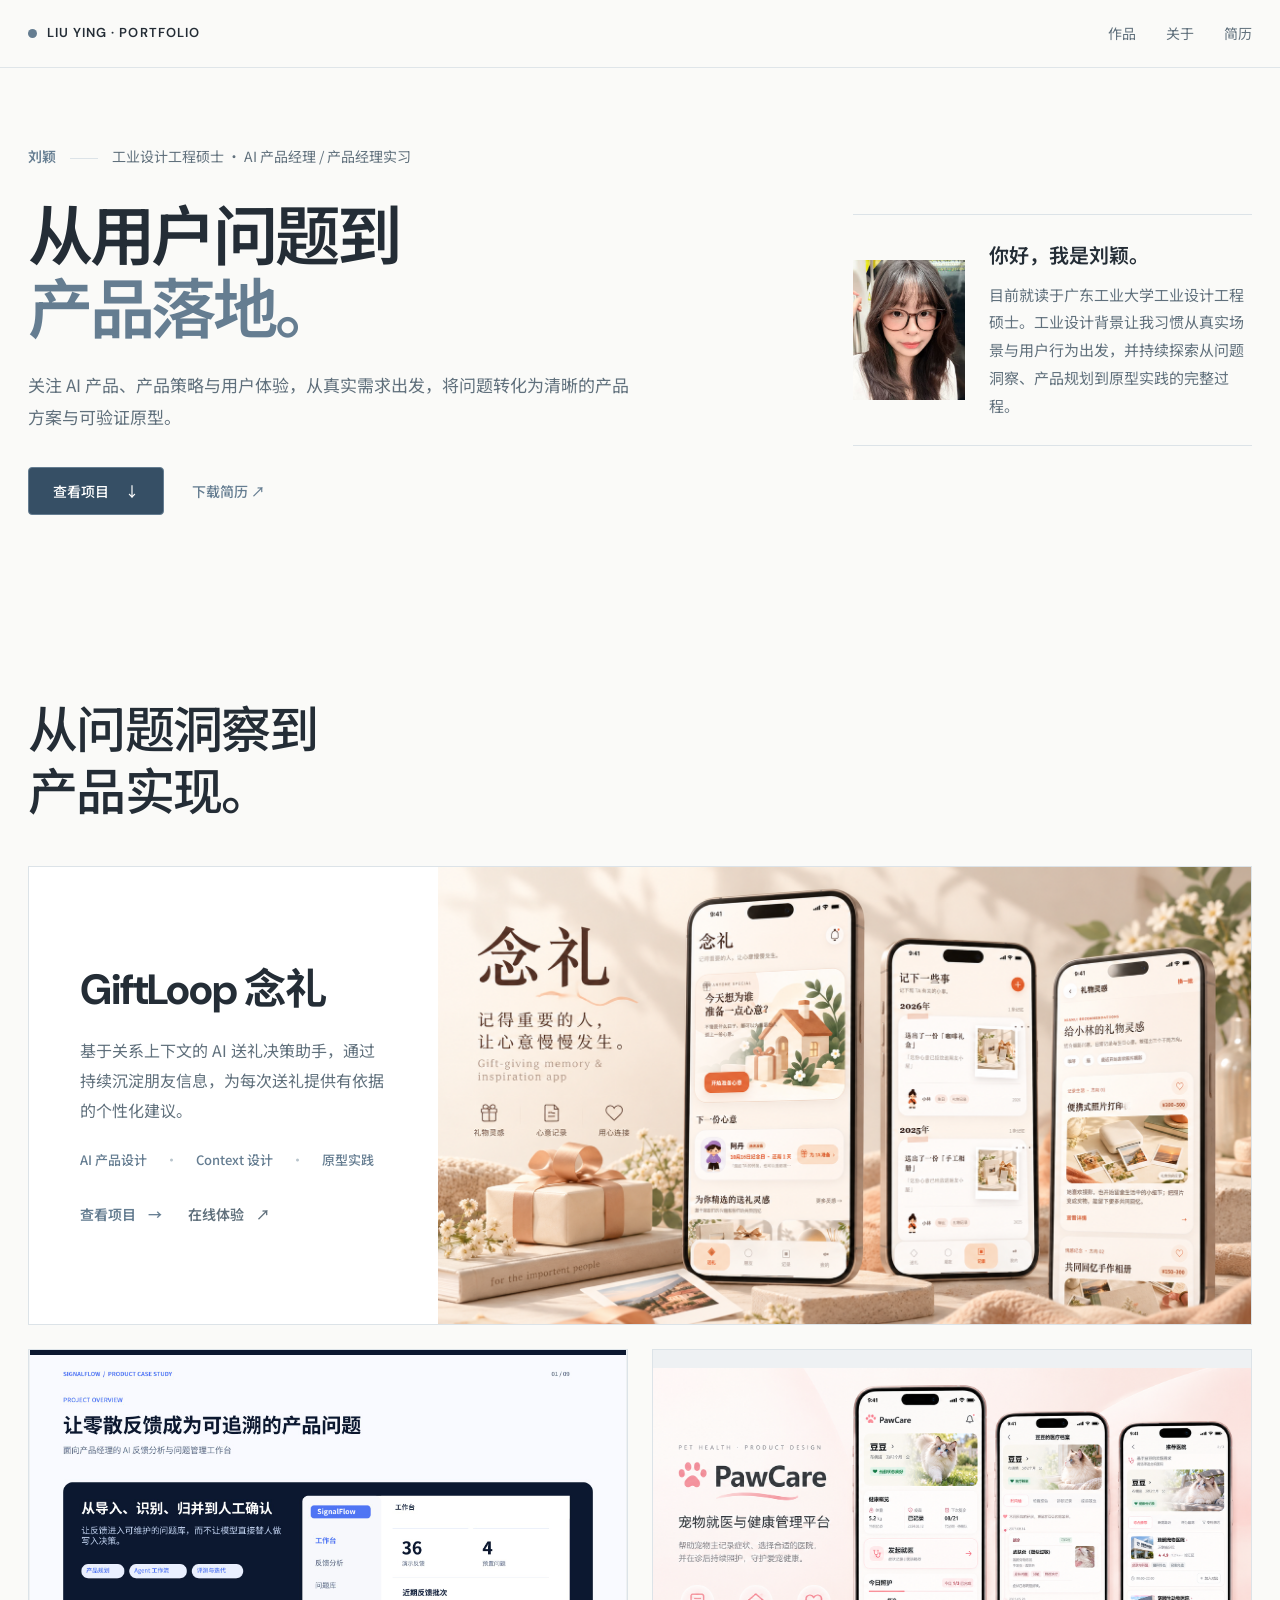
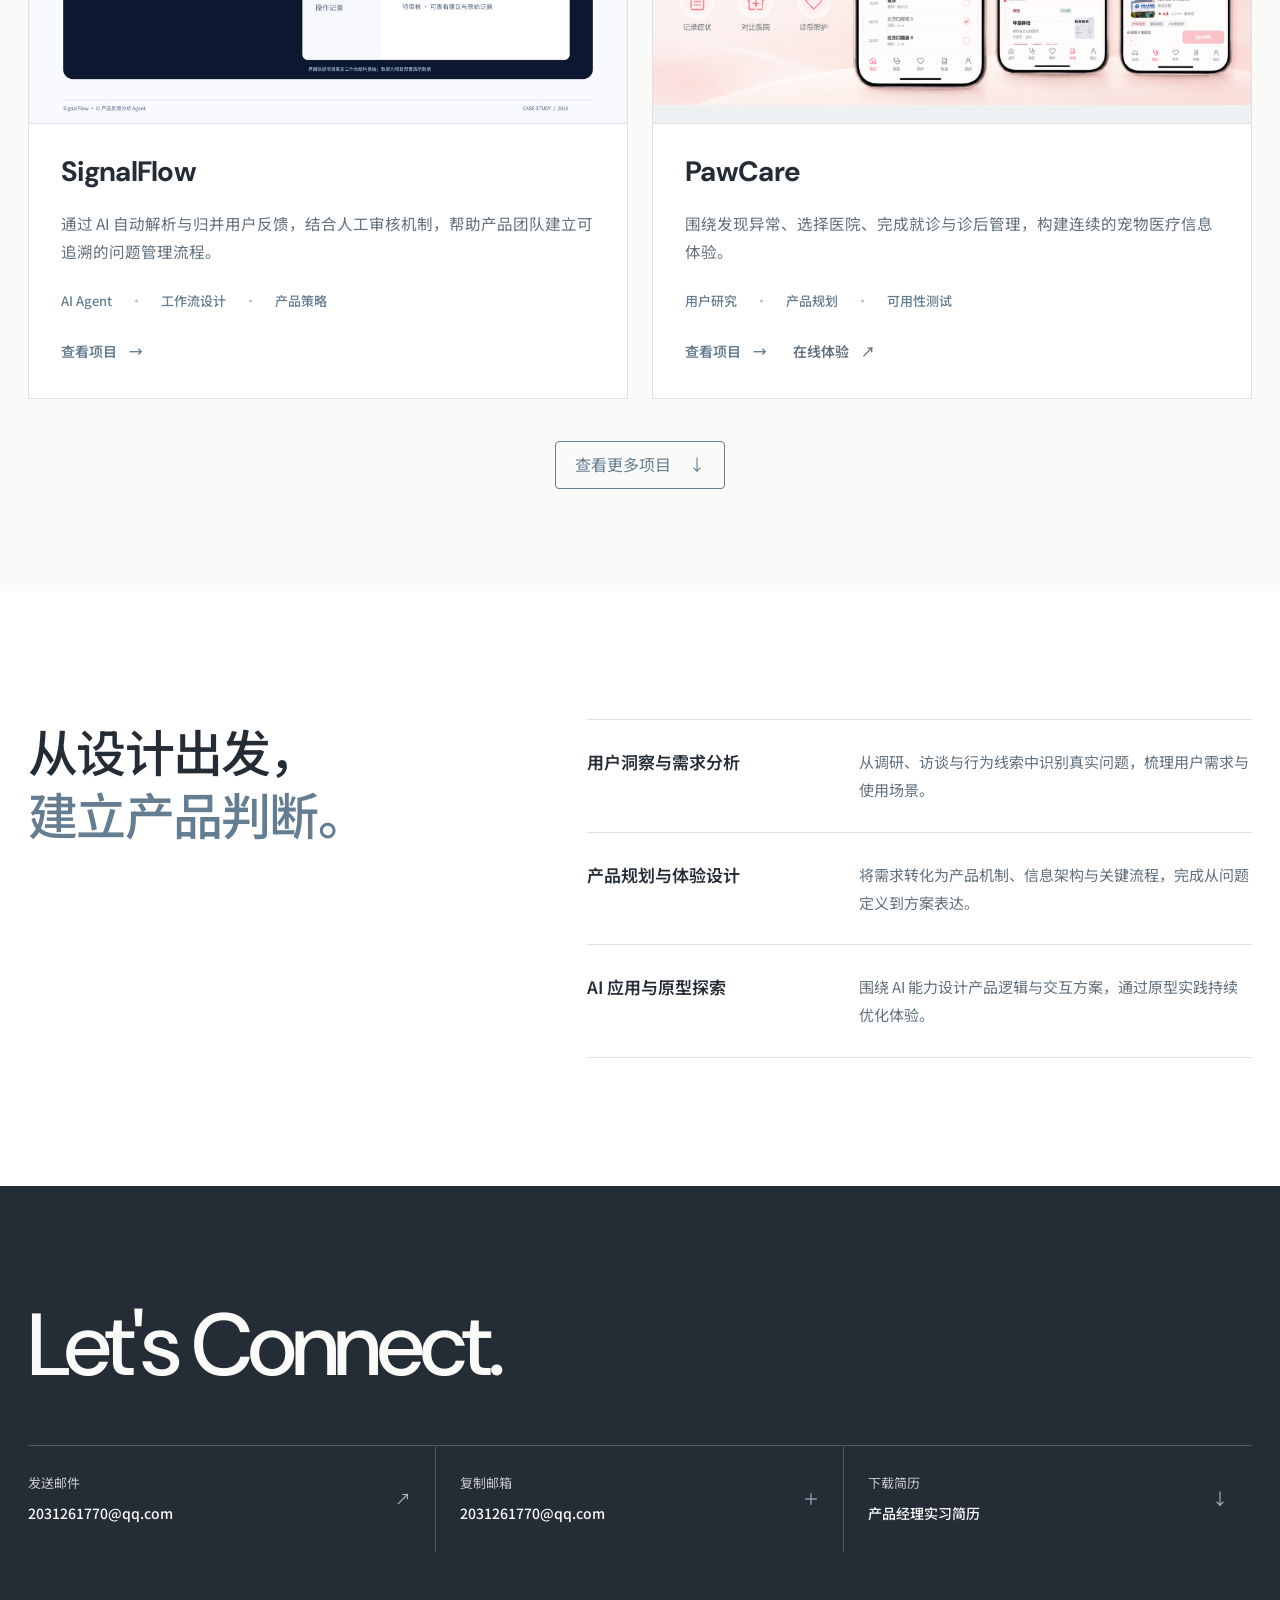
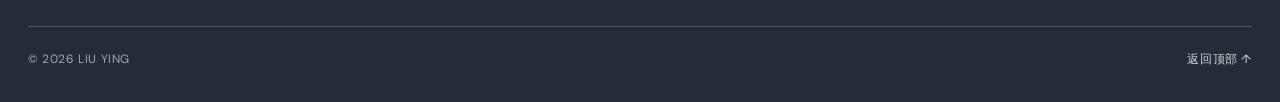
==== commit 09130deb: "Update portfolio theme and add SignalFlow" ====
--- a/index.html
+++ b/index.html
@@ -10,7 +10,7 @@
   <link rel="preconnect" href="https://fonts.googleapis.com">
   <link rel="preconnect" href="https://fonts.gstatic.com" crossorigin>
   <link href="https://fonts.googleapis.com/css2?family=DM+Sans:wght@400;500;600&family=Noto+Sans+SC:wght@300;400;500;600&display=swap" rel="stylesheet">
-  <link rel="stylesheet" href="./styles.css?v=20261018-2">
+  <link rel="stylesheet" href="./styles.css?v=20261018-3">
 </head>
 <body class="home-body">
   <header class="site-header">
@@ -46,7 +46,7 @@
     </section>
 
     <section class="work" id="work" aria-labelledby="work-title">
-      <div class="section-head reveal"><h2 id="work-title">从研究到原型，<br>让思路可被看见。</h2></div>
+      <div class="section-head reveal"><h2 id="work-title">从问题洞察到<br>产品实现。</h2></div>
 
       <article class="featured-project reveal" aria-labelledby="giftloop-title">
         <div class="featured-copy">
@@ -67,7 +67,7 @@
       <div class="project-grid primary-projects">
         <article class="project-card reveal">
           <a class="project-visual signalflow-visual" href="./signalflow.html" aria-label="查看 SignalFlow 项目详情">
-            <img src="./assets/signalflow/page-01.jpg" alt="SignalFlow AI 用户反馈分析与问题管理 Agent 项目封面" loading="lazy" decoding="async">
+            <img src="./assets/signalflow/page-01.jpg" width="1920" height="1200" alt="SignalFlow AI 用户反馈分析与问题管理 Agent 项目封面" decoding="sync" fetchpriority="high">
             <span class="project-arrow" aria-hidden="true">↗</span>
           </a>
           <div class="project-copy">
@@ -80,7 +80,7 @@
 
         <article class="project-card reveal">
           <a class="project-visual" href="./pawcare.html" aria-label="查看 PawCare 项目详情">
-            <img src="./assets/pawcare-cover-2026.png" alt="PawCare 宠物就医与健康管理平台封面" loading="lazy" decoding="async">
+            <img src="./assets/pawcare-cover-2026.png" alt="PawCare 宠物就医与健康管理平台封面" decoding="sync" fetchpriority="high">
             <span class="project-arrow" aria-hidden="true">↗</span>
           </a>
           <div class="project-copy">
@@ -154,6 +154,6 @@
     </section>
   </main>
   <div class="toast" role="status" aria-live="polite" aria-atomic="true"></div>
-  <script src="./script.js?v=20261018-2"></script>
+  <script src="./script.js?v=20261018-3"></script>
 </body>
 </html>
--- a/styles.css
+++ b/styles.css
@@ -79,9 +79,9 @@
 
 .hero {
   display: grid;
-  min-height: calc(68vh - 68px);
-  align-items: center;
-  padding: clamp(64px, 8vw, 112px) max(28px, calc((100vw - var(--max)) / 2));
+  min-height: 0;
+  align-items: center;
+  padding: clamp(56px, 6vw, 84px) max(28px, calc((100vw - var(--max)) / 2));
   overflow: hidden;
 }
 
@@ -162,15 +162,15 @@
 .about-portrait { aspect-ratio: 4 / 5; overflow: hidden; background: var(--blue-white); }
 .about-portrait img { width: 100%; height: 100%; object-fit: cover; object-position: center 26%; }
 .about-brief h2 { margin-bottom: 12px; font-size: 20px; line-height: 1.4; font-weight: 600; }
-.about-brief p { color: var(--muted); font-size: 14px; line-height: 1.85; }
+.about-brief p { color: var(--muted); font-size: 15px; line-height: 1.85; }
 
 .work {
-  padding: clamp(96px, 10vw, 148px) max(28px, calc((100vw - var(--max)) / 2));
+  padding: clamp(76px, 8vw, 120px) max(28px, calc((100vw - var(--max)) / 2));
   background: var(--white);
   scroll-margin-top: 68px;
 }
 
-.section-head { display: flex; justify-content: space-between; margin-bottom: 64px; }
+.section-head { display: flex; justify-content: space-between; margin-bottom: 46px; }
 .section-head h2, .bring-heading h2 { font-size: clamp(34px, 4vw, 50px); line-height: 1.25; letter-spacing: -.035em; font-weight: 500; }
 
 .featured-project {
@@ -187,7 +187,7 @@
 .featured-copy h3 { font-size: clamp(32px, 3.3vw, 46px); }
 .featured-copy h3 a:hover, .project-copy h3 a:hover { color: var(--accent); }
 
-.project-desc { margin-top: 20px; color: var(--muted); line-height: 1.85; }
+.project-desc { margin-top: 20px; color: var(--muted); font-size: 16px; line-height: 1.85; }
 .featured-copy .project-desc { max-width: 410px; }
 
 .skill-tags { display: flex; flex-wrap: wrap; gap: 8px 18px; margin-top: 24px; }
@@ -233,7 +233,7 @@
 .project-visual { aspect-ratio: 16 / 10; border-bottom: 1px solid var(--line); }
 .project-copy { display: flex; flex: 1; flex-direction: column; padding: 30px 32px 34px; }
 .project-copy h3 { font-size: 28px; }
-.project-copy .project-desc { font-size: 15px; }
+.project-copy .project-desc { font-size: 15.5px; }
 .project-copy .project-links { margin-top: auto; padding-top: 28px; }
 
 .more-projects { display: grid; grid-template-rows: 0fr; opacity: 0; transition: grid-template-rows .55s var(--ease), opacity .35s ease; }
@@ -265,7 +265,7 @@
 .compact-capabilities article { display: grid; grid-template-columns: minmax(190px, .75fr) minmax(0, 1.25fr); gap: 36px; padding: 28px 0; border-top: 1px solid var(--line); }
 .compact-capabilities article:last-child { border-bottom: 1px solid var(--line); }
 .compact-capabilities h3 { font-size: 17px; font-weight: 600; }
-.compact-capabilities p { color: var(--muted); font-size: 14px; line-height: 1.85; }
+.compact-capabilities p { color: var(--muted); font-size: 15px; line-height: 1.85; }
 
 .contact { padding: clamp(82px, 9vw, 124px) max(28px, calc((100vw - var(--max)) / 2)) 34px; background: #242d36; color: #fff; }
 .contact-heading h2 { color: var(--white); font-family: "DM Sans", sans-serif; font-size: clamp(52px, 7vw, 88px); line-height: 1; letter-spacing: -.05em; font-weight: 500; }
@@ -283,14 +283,19 @@
 .toast { position: fixed; right: 24px; bottom: 24px; z-index: 60; padding: 11px 16px; border-radius: 4px; color: #fff; background: var(--button); font-size: 13px; opacity: 0; pointer-events: none; transform: translateY(8px); transition: opacity .25s ease, transform .25s ease; }
 .toast.show { opacity: 1; transform: none; }
 
-.reveal { opacity: 0; transform: translateY(22px); transition: opacity .75s var(--ease), transform .75s var(--ease); }
-.reveal.visible { opacity: 1; transform: none; }
-.delay-1 { transition-delay: .08s; }
-.delay-2 { transition-delay: .16s; }
+.reveal { opacity: 1; transform: none; }
+.reveal.visible { animation: reveal-in .68s var(--ease) both; }
+.reveal.visible.delay-1 { animation-delay: .08s; }
+.reveal.visible.delay-2 { animation-delay: .16s; }
+
+@keyframes reveal-in {
+  from { opacity: 0; transform: translateY(18px); }
+  to { opacity: 1; transform: none; }
+}
 
 @media (max-width: 960px) {
   .hero { min-height: auto; }
-  .hero-layout { grid-template-columns: 1fr; gap: 54px; }
+  .hero-layout { grid-template-columns: 1fr; gap: 42px; }
   .hero-about { max-width: 600px; grid-template-columns: 104px 1fr; }
   .featured-project { grid-template-columns: 1fr; }
   .featured-visual { min-height: 0; aspect-ratio: 16 / 9; grid-row: 1; }
@@ -306,7 +311,7 @@
   .brand { font-size: 11px; }
   .site-nav { gap: 17px; }
   .site-nav a { font-size: 13px; }
-  .hero { padding: 64px 20px 74px; }
+  .hero { padding: 48px 20px 58px; }
   .hero-identity { align-items: flex-start; gap: 8px; flex-direction: column; margin-bottom: 22px; font-size: 12px; }
   .hero-name::after { display: none; }
   .hero h1 { font-size: clamp(42px, 12vw, 56px); }
@@ -314,9 +319,10 @@
   .hero-actions { gap: 22px; margin-top: 30px; }
   .hero-about { grid-template-columns: 88px 1fr; gap: 18px; padding: 22px 0; }
   .about-brief h2 { font-size: 18px; }
-  .about-brief p { font-size: 13px; line-height: 1.75; }
-  .work, .profile-strip { padding: 78px 20px; }
-  .section-head { margin-bottom: 36px; }
+  .about-brief p { font-size: 14px; line-height: 1.75; }
+  .work { padding: 64px 20px 72px; }
+  .profile-strip { padding: 78px 20px; }
+  .section-head { margin-bottom: 32px; }
   .section-head h2, .bring-heading h2 { font-size: 34px; }
   .featured-project { min-height: 0; }
   .featured-copy { padding: 30px 26px 34px; }
@@ -342,5 +348,5 @@
 @media (prefers-reduced-motion: reduce) {
   html { scroll-behavior: auto; }
   *, *::before, *::after { scroll-behavior: auto !important; transition-duration: .01ms !important; animation-duration: .01ms !important; animation-iteration-count: 1 !important; }
-  .reveal { opacity: 1; transform: none; }
-}
+  .reveal.visible { animation: none; }
+}
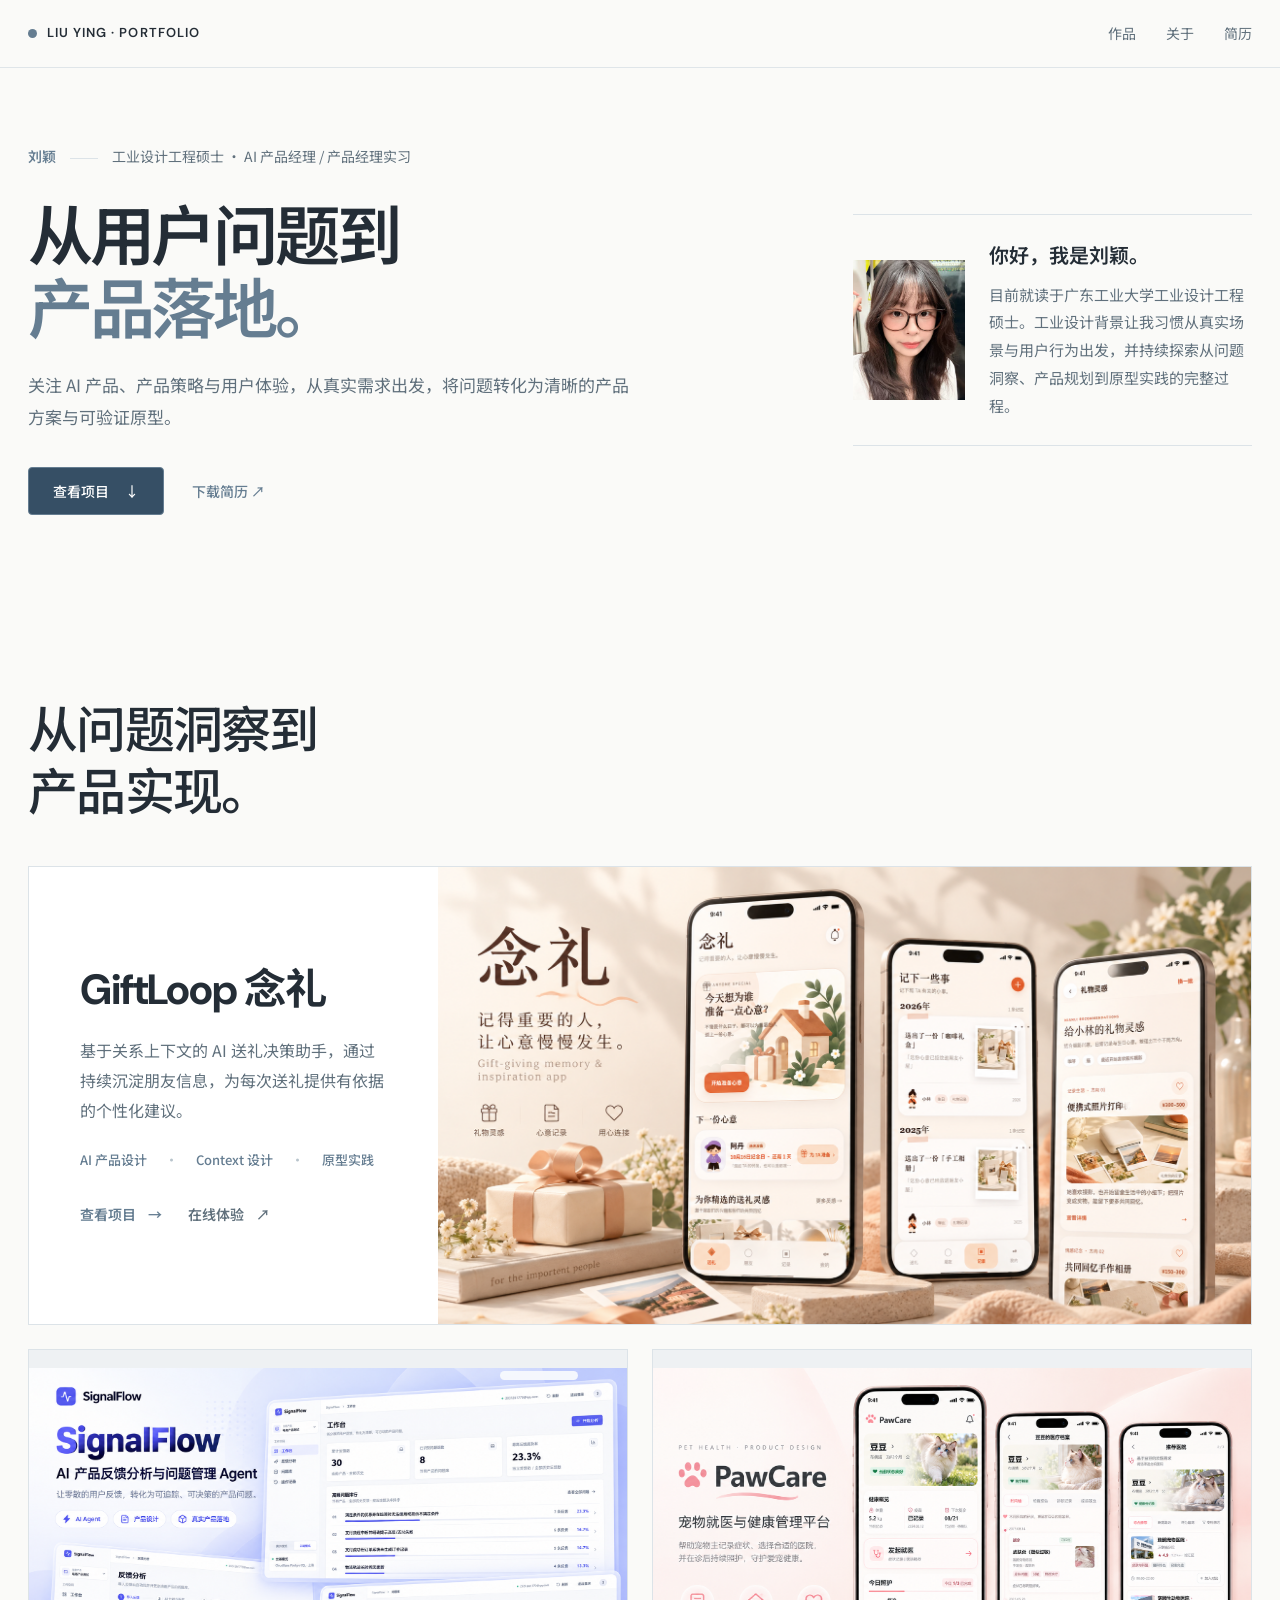
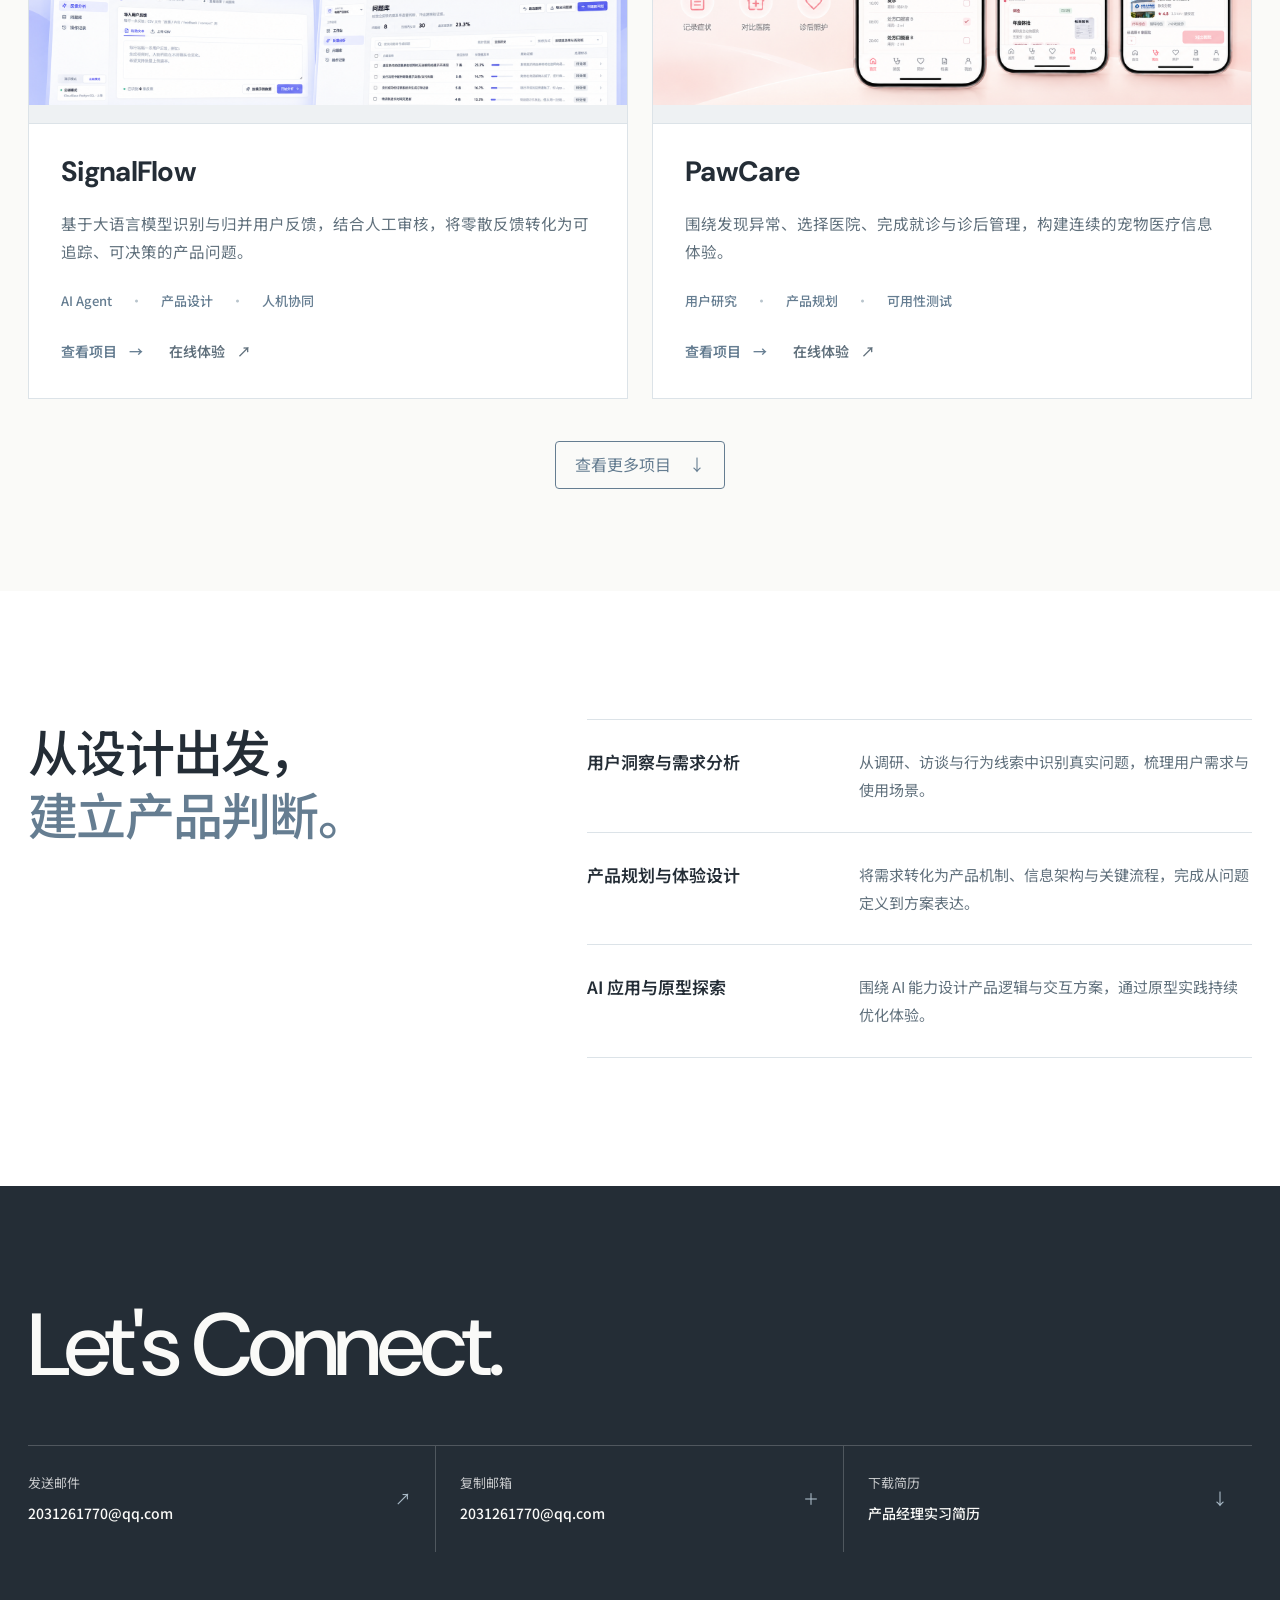
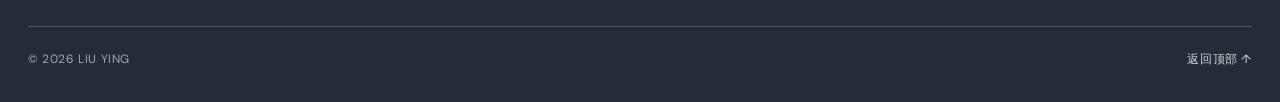
==== commit 4bfdef34: "Update SignalFlow case study and demo" ====
--- a/index.html
+++ b/index.html
@@ -10,7 +10,7 @@
   <link rel="preconnect" href="https://fonts.googleapis.com">
   <link rel="preconnect" href="https://fonts.gstatic.com" crossorigin>
   <link href="https://fonts.googleapis.com/css2?family=DM+Sans:wght@400;500;600&family=Noto+Sans+SC:wght@300;400;500;600&display=swap" rel="stylesheet">
-  <link rel="stylesheet" href="./styles.css?v=20261018-3">
+  <link rel="stylesheet" href="./styles.css?v=20261019-1">
 </head>
 <body class="home-body">
   <header class="site-header">
@@ -67,14 +67,18 @@
       <div class="project-grid primary-projects">
         <article class="project-card reveal">
           <a class="project-visual signalflow-visual" href="./signalflow.html" aria-label="查看 SignalFlow 项目详情">
-            <img src="./assets/signalflow/page-01.jpg" width="1920" height="1200" alt="SignalFlow AI 用户反馈分析与问题管理 Agent 项目封面" decoding="sync" fetchpriority="high">
+            <img src="./assets/signalflow-cover-2026.png" width="1672" height="941" alt="SignalFlow AI 产品反馈分析与问题管理 Agent 项目封面" decoding="sync" fetchpriority="high">
+            <span class="signalflow-email-mask" aria-hidden="true"></span>
             <span class="project-arrow" aria-hidden="true">↗</span>
           </a>
           <div class="project-copy">
             <h3><a href="./signalflow.html">SignalFlow</a></h3>
-            <p class="project-desc">通过 AI 自动解析与归并用户反馈，结合人工审核机制，帮助产品团队建立可追溯的问题管理流程。</p>
-            <ul class="skill-tags"><li>AI Agent</li><li>工作流设计</li><li>产品策略</li></ul>
-            <div class="project-links"><a class="case-link" href="./signalflow.html">查看项目 <span aria-hidden="true">→</span></a></div>
+            <p class="project-desc">基于大语言模型识别与归并用户反馈，结合人工审核，将零散反馈转化为可追踪、可决策的产品问题。</p>
+            <ul class="skill-tags"><li>AI Agent</li><li>产品设计</li><li>人机协同</li></ul>
+            <div class="project-links">
+              <a class="case-link" href="./signalflow.html">查看项目 <span aria-hidden="true">→</span></a>
+              <a class="case-link secondary" href="https://signalflow-330791-11-1508405579.sh.run.tcloudbase.com/" target="_blank" rel="noopener">在线体验 <span aria-hidden="true">↗</span></a>
+            </div>
           </div>
         </article>
 
@@ -154,6 +158,6 @@
     </section>
   </main>
   <div class="toast" role="status" aria-live="polite" aria-atomic="true"></div>
-  <script src="./script.js?v=20261018-3"></script>
+  <script src="./script.js?v=20261019-1"></script>
 </body>
 </html>
--- a/styles.css
+++ b/styles.css
@@ -203,6 +203,18 @@
   display: block;
   overflow: hidden;
   background: var(--blue-white);
+}
+
+.signalflow-visual .signalflow-email-mask {
+  position: absolute;
+  z-index: 2;
+  top: 5.6%;
+  right: 8.2%;
+  width: 13%;
+  height: 2.4%;
+  border-radius: 999px;
+  background: rgba(247, 249, 253, .96);
+  pointer-events: none;
 }
 
 .featured-visual { min-height: 456px; }
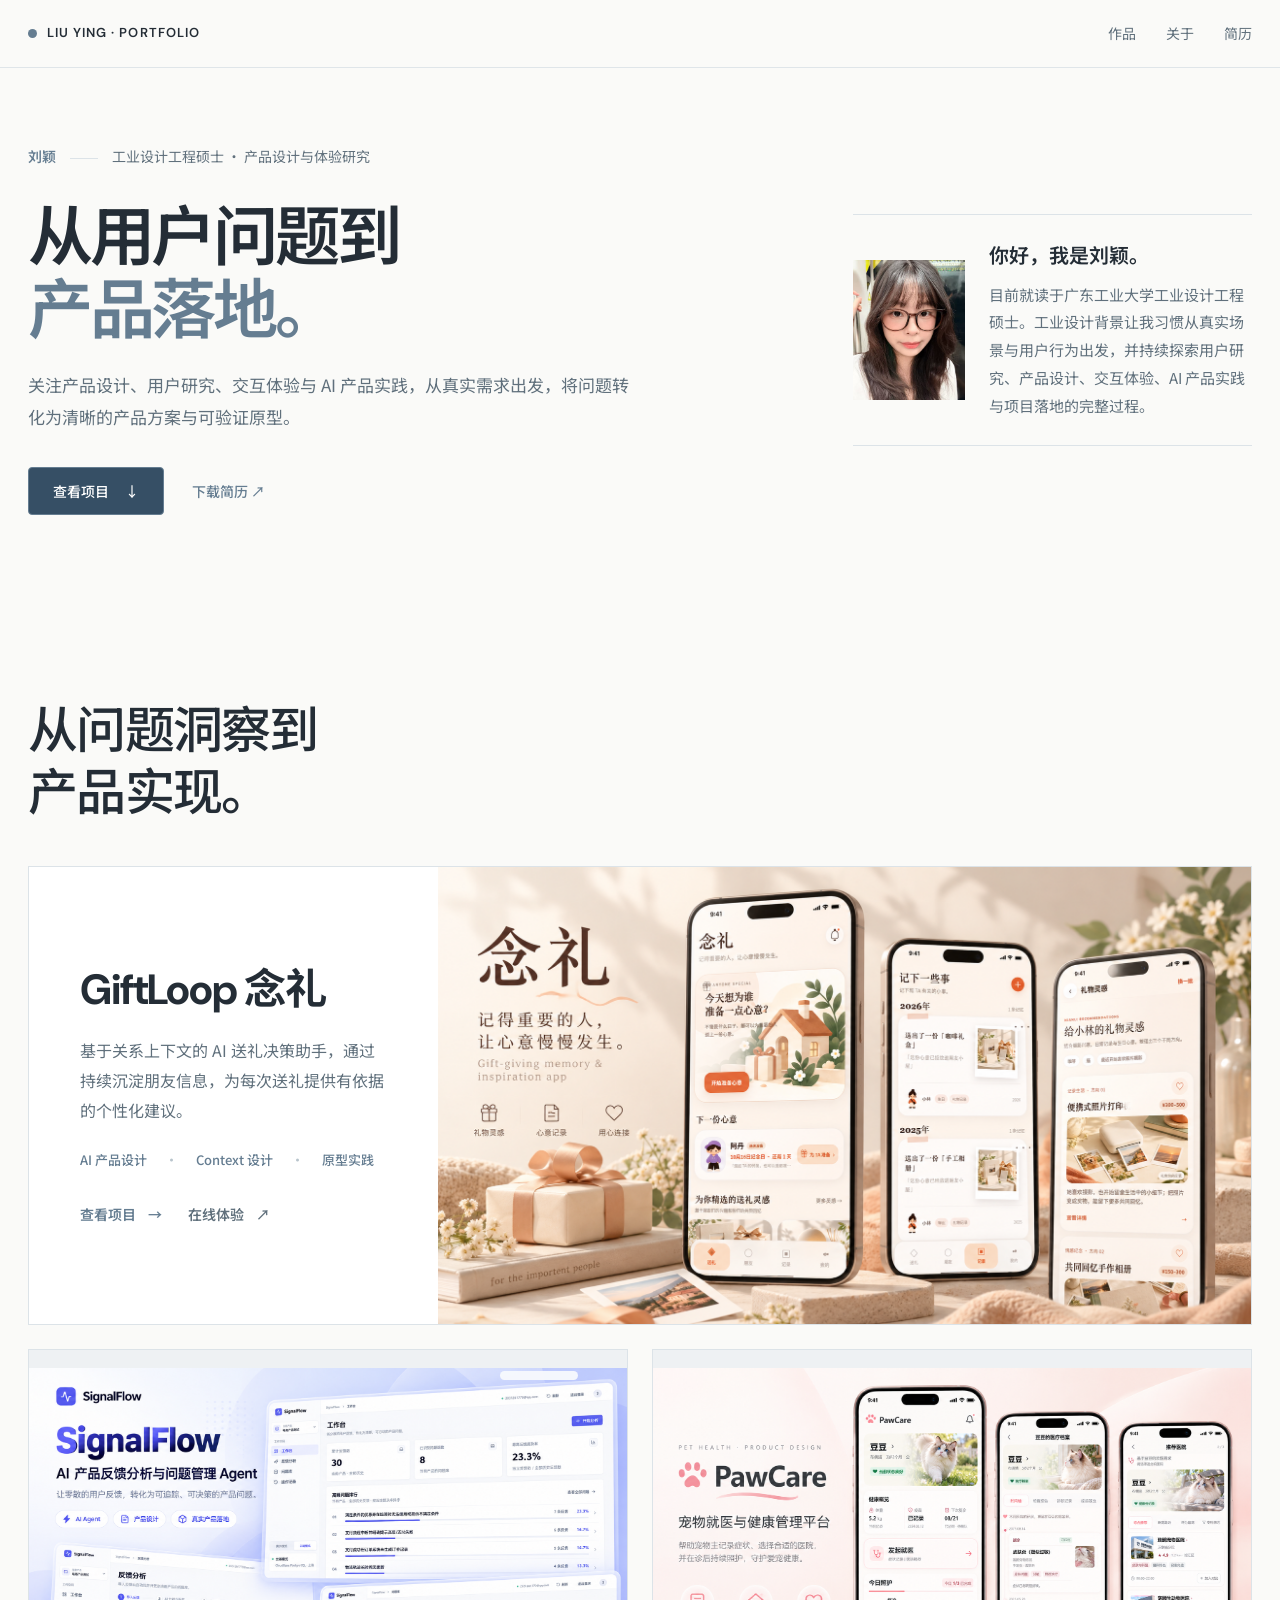
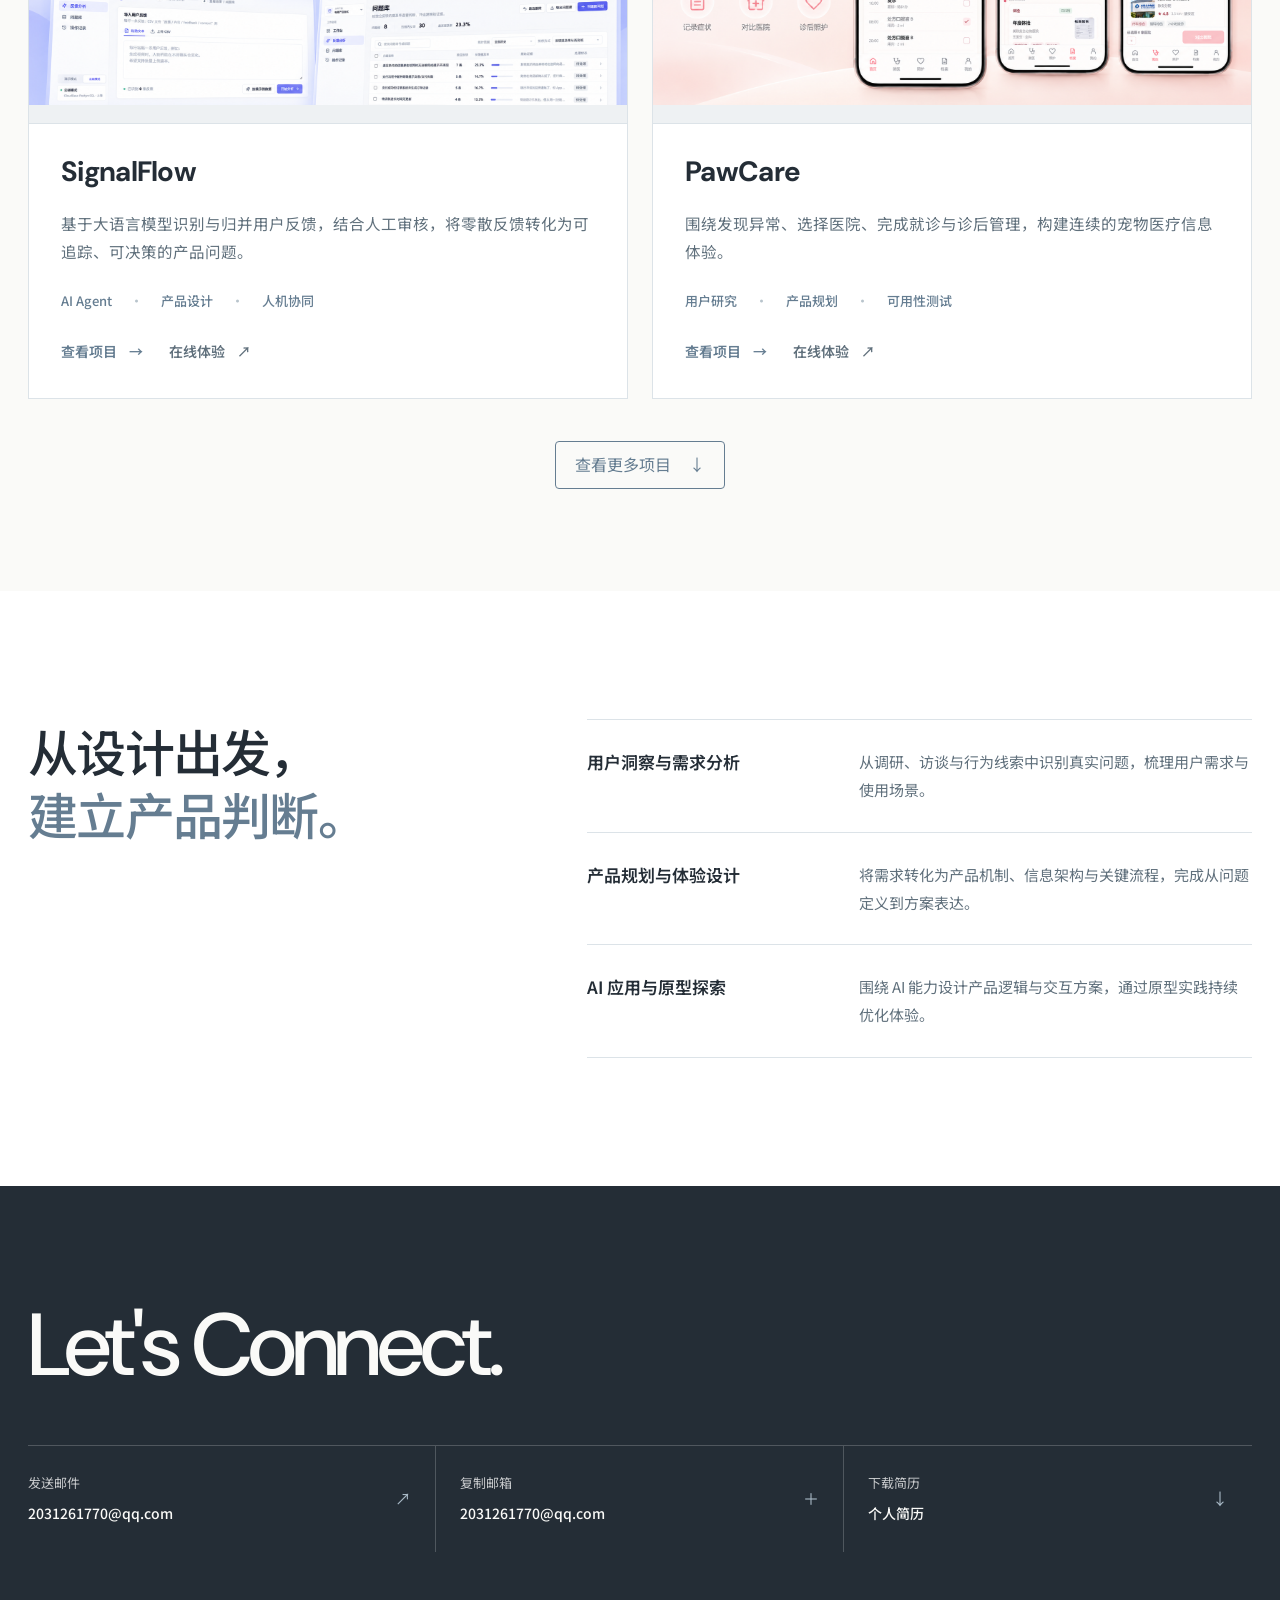
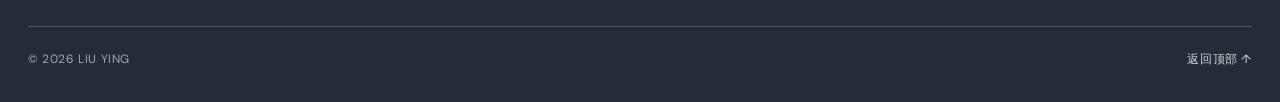
==== commit 246748fa: "Generalize portfolio positioning" ====
--- a/index.html
+++ b/index.html
@@ -4,8 +4,8 @@
   <meta charset="utf-8">
   <meta name="viewport" content="width=device-width, initial-scale=1">
   <meta name="theme-color" content="#fafaf8">
-  <meta name="description" content="刘颖的 AI 产品经理与产品经理求职作品集，聚焦产品思考、AI 应用、用户研究与原型实践。">
-  <title>刘颖 · AI 产品经理作品集</title>
+  <meta name="description" content="刘颖的个人作品集，聚焦产品设计、用户研究、交互体验、AI 产品实践与项目落地。">
+  <title>作品集</title>
   <link rel="icon" type="image/svg+xml" href="data:image/svg+xml,%3Csvg xmlns='http://www.w3.org/2000/svg' viewBox='0 0 32 32'%3E%3Crect width='32' height='32' rx='9' fill='%23364f65'/%3E%3Ccircle cx='16' cy='16' r='7' fill='%23fafaf8'/%3E%3C/svg%3E">
   <link rel="preconnect" href="https://fonts.googleapis.com">
   <link rel="preconnect" href="https://fonts.gstatic.com" crossorigin>
@@ -16,7 +16,7 @@
   <header class="site-header">
     <a class="brand" href="#top" aria-label="回到首页"><span class="brand-mark" aria-hidden="true"></span><span>LIU YING · PORTFOLIO</span></a>
     <nav class="site-nav" aria-label="主导航">
-      <a href="#work">作品</a><a href="#about">关于</a><a href="./assets/liu-ying-resume.pdf" download="刘颖-产品经理实习简历.pdf">简历</a>
+      <a href="#work">作品</a><a href="#about">关于</a><a href="./assets/liu-ying-resume.pdf" download="刘颖-个人简历.pdf">简历</a>
     </nav>
   </header>
 
@@ -26,20 +26,20 @@
         <div class="hero-content">
           <div class="hero-identity reveal">
             <span class="hero-name">刘颖</span>
-            <span>工业设计工程硕士 · AI 产品经理 / 产品经理实习</span>
+            <span>工业设计工程硕士 · 产品设计与体验研究</span>
           </div>
           <h1 id="hero-title" class="reveal delay-1">从用户问题到<br><em>产品落地。</em></h1>
-          <p class="hero-summary reveal delay-2">关注 AI 产品、产品策略与用户体验，从真实需求出发，将问题转化为清晰的产品方案与可验证原型。</p>
+          <p class="hero-summary reveal delay-2">关注产品设计、用户研究、交互体验与 AI 产品实践，从真实需求出发，将问题转化为清晰的产品方案与可验证原型。</p>
           <div class="hero-actions reveal delay-2">
             <a class="button button-primary" href="#work">查看项目 <span aria-hidden="true">↓</span></a>
-            <a class="text-link" href="./assets/liu-ying-resume.pdf" download="刘颖-产品经理实习简历.pdf">下载简历 <span aria-hidden="true">↗</span></a>
+            <a class="text-link" href="./assets/liu-ying-resume.pdf" download="刘颖-个人简历.pdf">下载简历 <span aria-hidden="true">↗</span></a>
           </div>
         </div>
         <aside class="hero-about reveal delay-1" aria-labelledby="about-title">
           <figure class="about-portrait"><img src="./assets/profile-portrait-2026.jpg" width="1279" height="1706" alt="刘颖的个人照片" loading="eager" decoding="async"></figure>
           <div class="about-brief">
             <h2 id="about-title">你好，我是刘颖。</h2>
-            <p>目前就读于广东工业大学工业设计工程硕士。工业设计背景让我习惯从真实场景与用户行为出发，并持续探索从问题洞察、产品规划到原型实践的完整过程。</p>
+            <p>目前就读于广东工业大学工业设计工程硕士。工业设计背景让我习惯从真实场景与用户行为出发，并持续探索用户研究、产品设计、交互体验、AI 产品实践与项目落地的完整过程。</p>
           </div>
         </aside>
       </div>
@@ -152,7 +152,7 @@
       <div class="contact-actions">
         <a class="contact-action primary" href="mailto:2031261770@qq.com"><span>发送邮件</span><strong>2031261770@qq.com</strong><span aria-hidden="true">↗</span></a>
         <button class="contact-action" type="button" data-copy-email="2031261770@qq.com"><span>复制邮箱</span><strong>2031261770@qq.com</strong><span aria-hidden="true">＋</span></button>
-        <a class="contact-action" href="./assets/liu-ying-resume.pdf" download="刘颖-产品经理实习简历.pdf"><span>下载简历</span><strong>产品经理实习简历</strong><span aria-hidden="true">↓</span></a>
+        <a class="contact-action" href="./assets/liu-ying-resume.pdf" download="刘颖-个人简历.pdf"><span>下载简历</span><strong>个人简历</strong><span aria-hidden="true">↓</span></a>
       </div>
       <div class="contact-foot"><span>© 2026 LIU YING</span><a href="#top">返回顶部 ↑</a></div>
     </section>
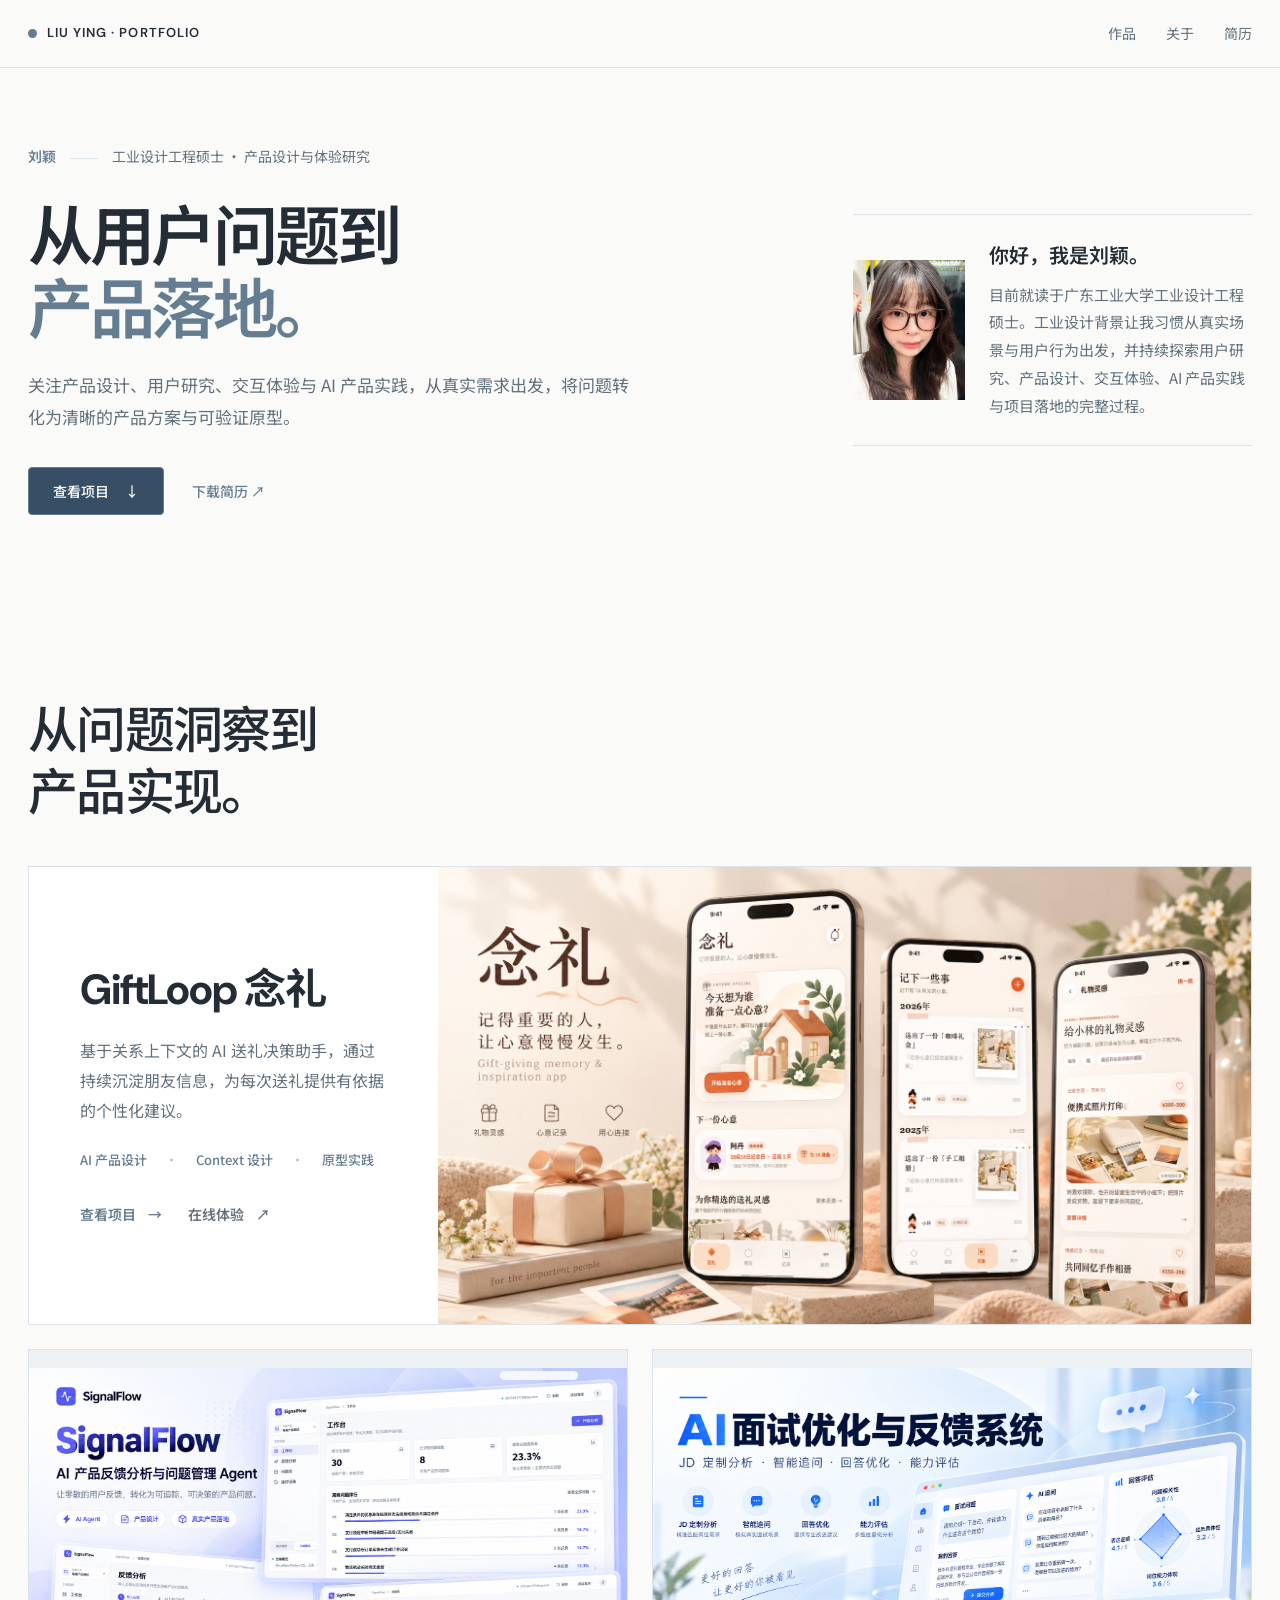
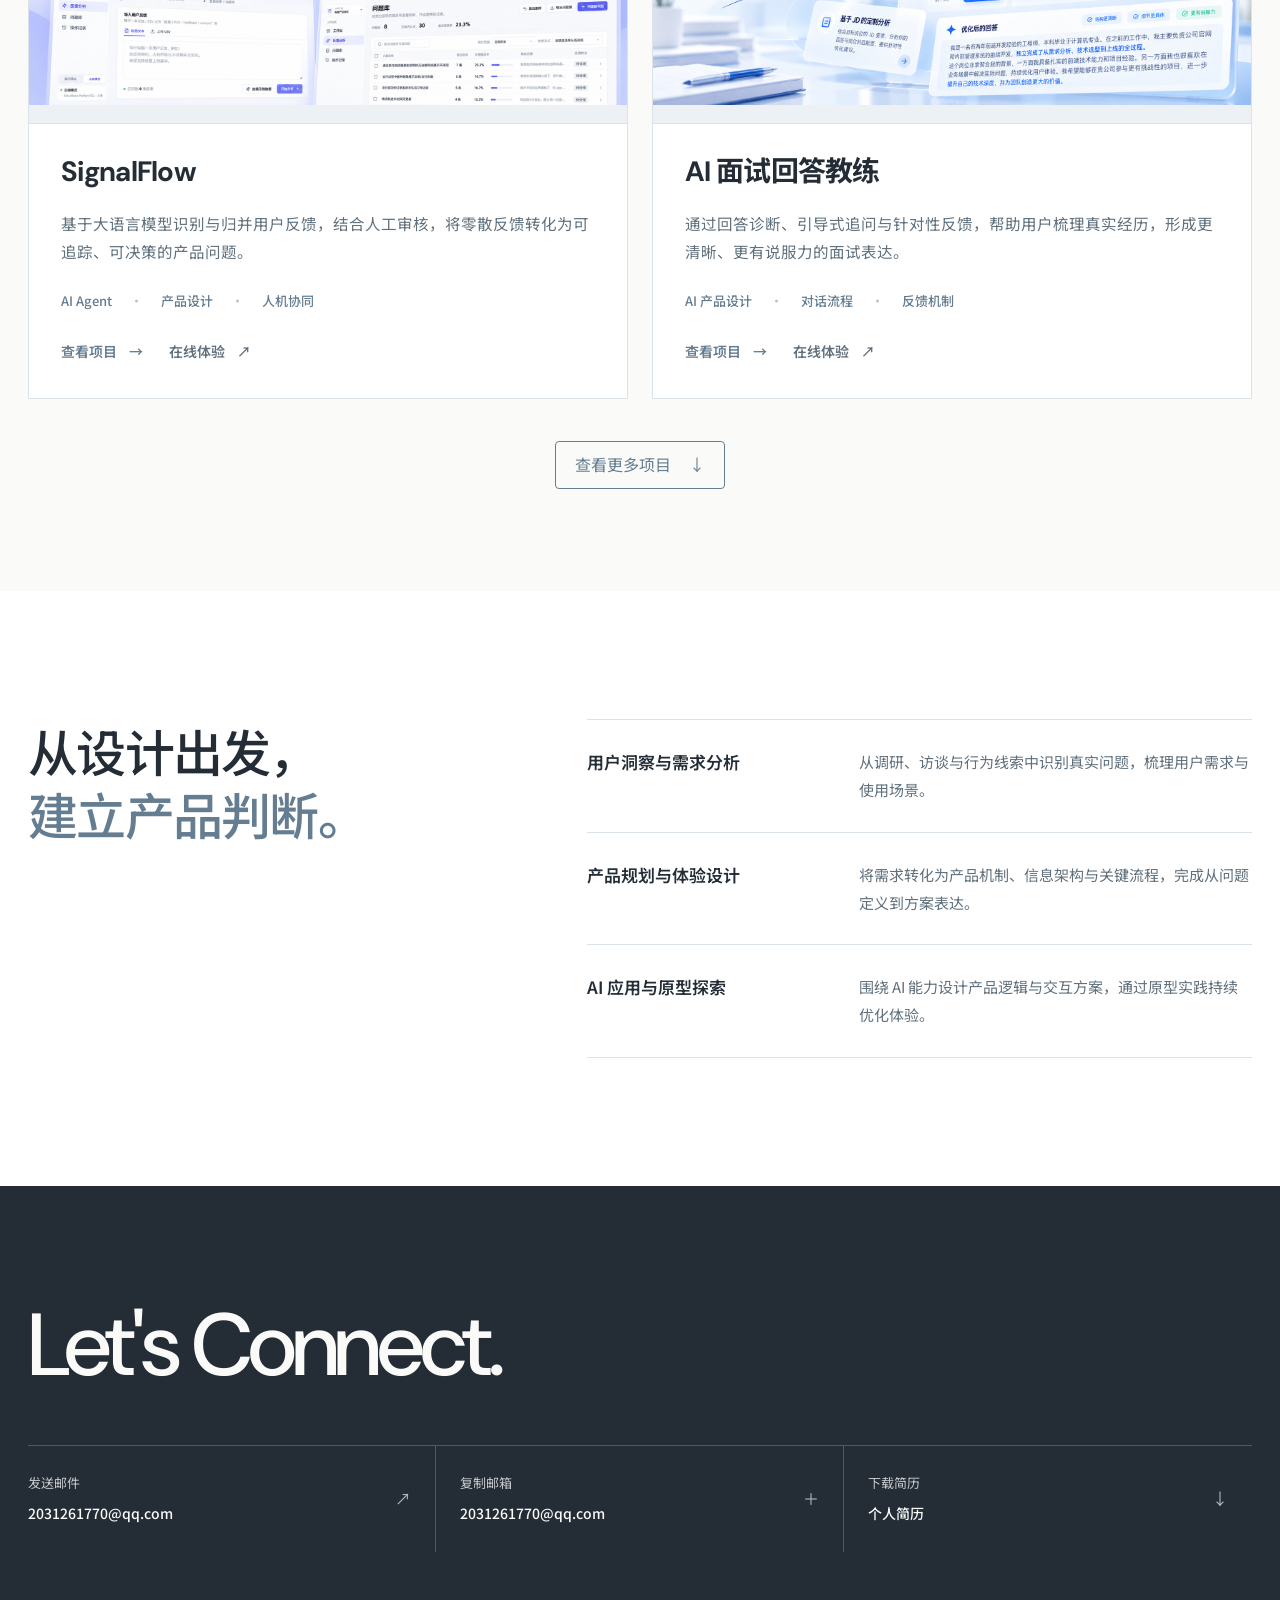
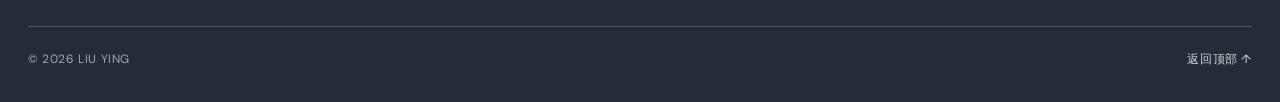
==== commit fbb9af7a: "Add AI interview coach project" ====
--- a/index.html
+++ b/index.html
@@ -83,17 +83,17 @@
         </article>
 
         <article class="project-card reveal">
-          <a class="project-visual" href="./pawcare.html" aria-label="查看 PawCare 项目详情">
-            <img src="./assets/pawcare-cover-2026.png" alt="PawCare 宠物就医与健康管理平台封面" decoding="sync" fetchpriority="high">
+          <a class="project-visual" href="./interview-coach.html" aria-label="查看 AI 面试优化与反馈系统项目详情">
+            <img src="./assets/interview-coach-cover-2026.png" width="1672" height="941" alt="AI 面试优化与反馈系统项目封面" decoding="sync" fetchpriority="high">
             <span class="project-arrow" aria-hidden="true">↗</span>
           </a>
           <div class="project-copy">
-            <h3><a href="./pawcare.html">PawCare</a></h3>
-            <p class="project-desc">围绕发现异常、选择医院、完成就诊与诊后管理，构建连续的宠物医疗信息体验。</p>
-            <ul class="skill-tags"><li>用户研究</li><li>产品规划</li><li>可用性测试</li></ul>
+            <h3><a href="./interview-coach.html">AI 面试回答教练</a></h3>
+            <p class="project-desc">通过回答诊断、引导式追问与针对性反馈，帮助用户梳理真实经历，形成更清晰、更有说服力的面试表达。</p>
+            <ul class="skill-tags"><li>AI 产品设计</li><li>对话流程</li><li>反馈机制</li></ul>
             <div class="project-links">
-              <a class="case-link" href="./pawcare.html">查看项目 <span aria-hidden="true">→</span></a>
-              <a class="case-link secondary" href="https://liuying2112517020.github.io/petcare-app/" target="_blank" rel="noopener">在线体验 <span aria-hidden="true">↗</span></a>
+              <a class="case-link" href="./interview-coach.html">查看项目 <span aria-hidden="true">→</span></a>
+              <a class="case-link secondary" href="https://rhtr8xphyq.coze.site/" target="_blank" rel="noopener">在线体验 <span aria-hidden="true">↗</span></a>
             </div>
           </div>
         </article>
@@ -101,6 +101,22 @@
 
       <div class="more-projects" id="hidden-projects" hidden>
         <div class="project-grid more-projects-inner">
+          <article class="project-card">
+            <a class="project-visual" href="./pawcare.html" aria-label="查看 PawCare 项目详情">
+              <img src="./assets/pawcare-cover-2026.png" alt="PawCare 宠物就医与健康管理平台封面" loading="lazy" decoding="async">
+              <span class="project-arrow" aria-hidden="true">↗</span>
+            </a>
+            <div class="project-copy">
+              <h3><a href="./pawcare.html">PawCare</a></h3>
+              <p class="project-desc">围绕发现异常、选择医院、完成就诊与诊后管理，构建连续的宠物医疗信息体验。</p>
+              <ul class="skill-tags"><li>用户研究</li><li>产品规划</li><li>可用性测试</li></ul>
+              <div class="project-links">
+                <a class="case-link" href="./pawcare.html">查看项目 <span aria-hidden="true">→</span></a>
+                <a class="case-link secondary" href="https://liuying2112517020.github.io/petcare-app/" target="_blank" rel="noopener">在线体验 <span aria-hidden="true">↗</span></a>
+              </div>
+            </div>
+          </article>
+
           <article class="project-card">
             <a class="project-visual" href="./flowcase.html" aria-label="查看 FlowCase 项目详情">
               <img src="./assets/flowcase-cover-2026.jpg" alt="FlowCase 多功能一体化平板壳项目封面" loading="lazy" decoding="async">
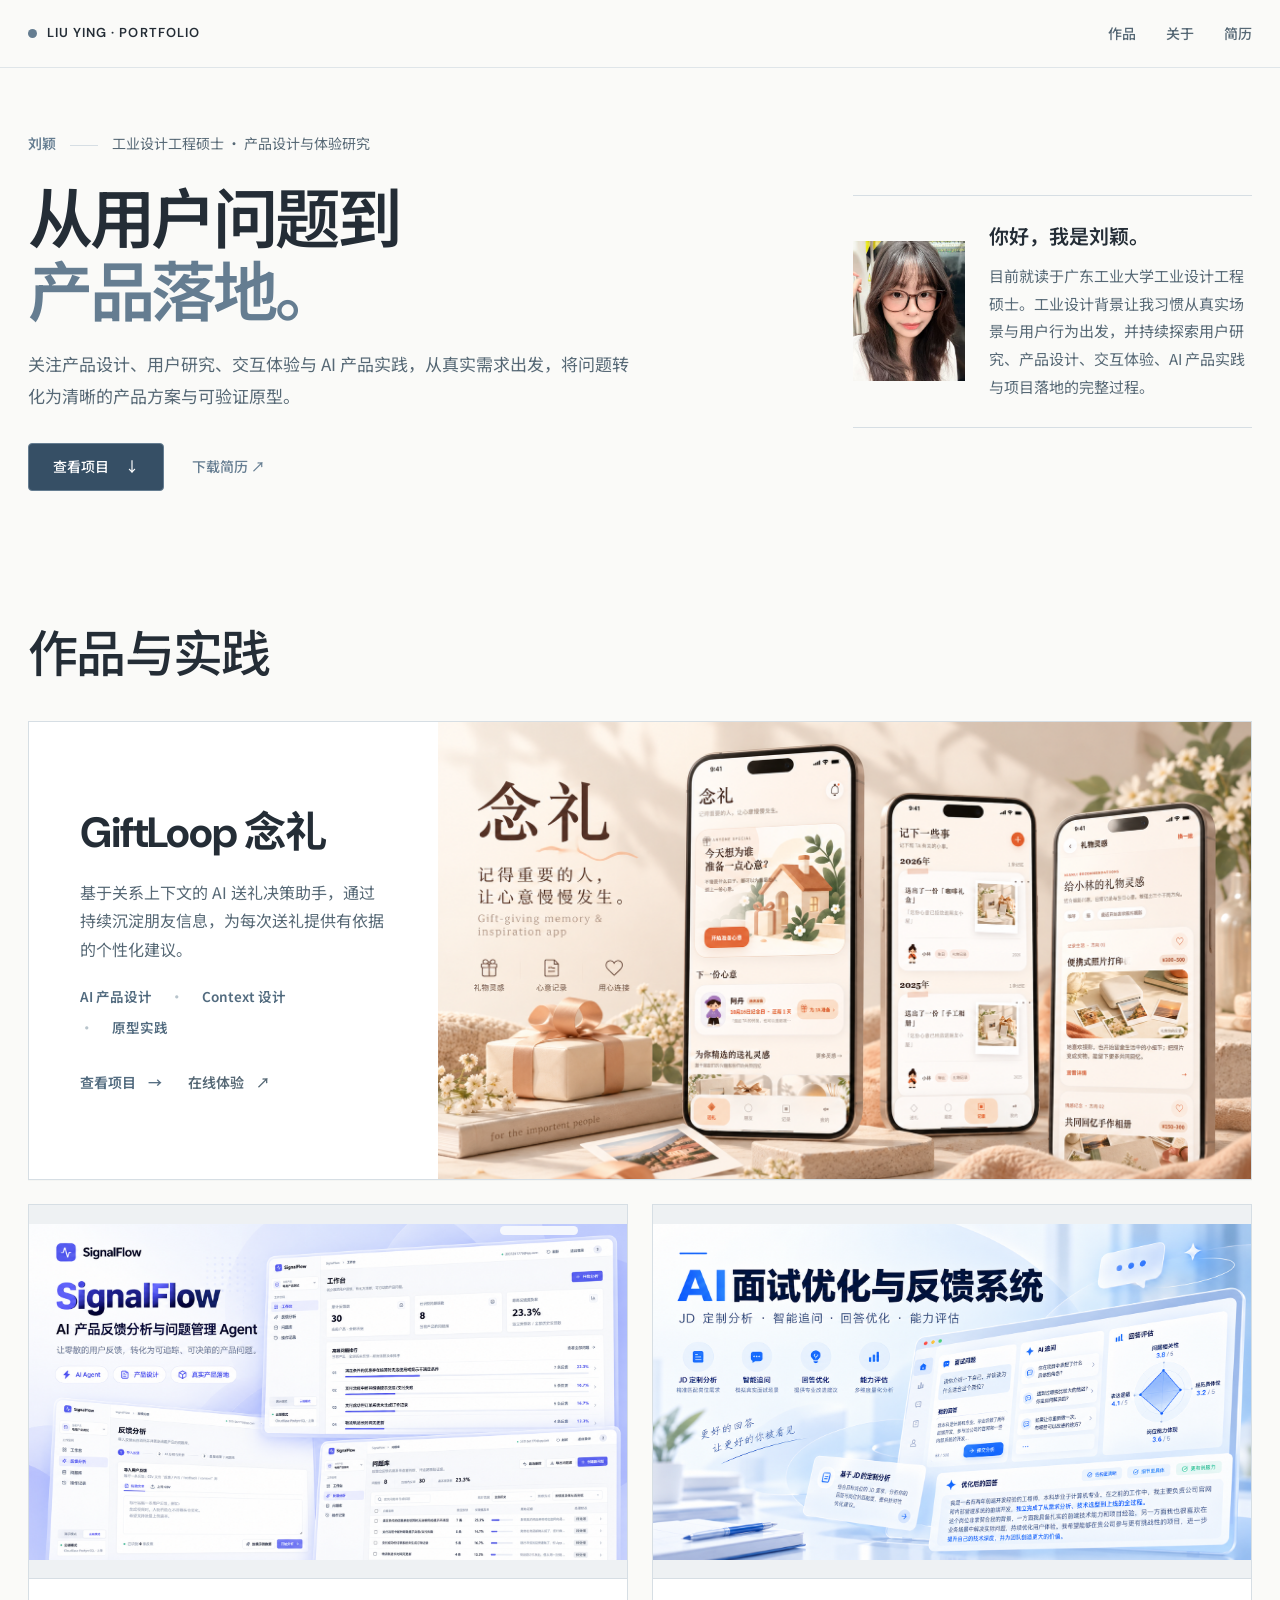
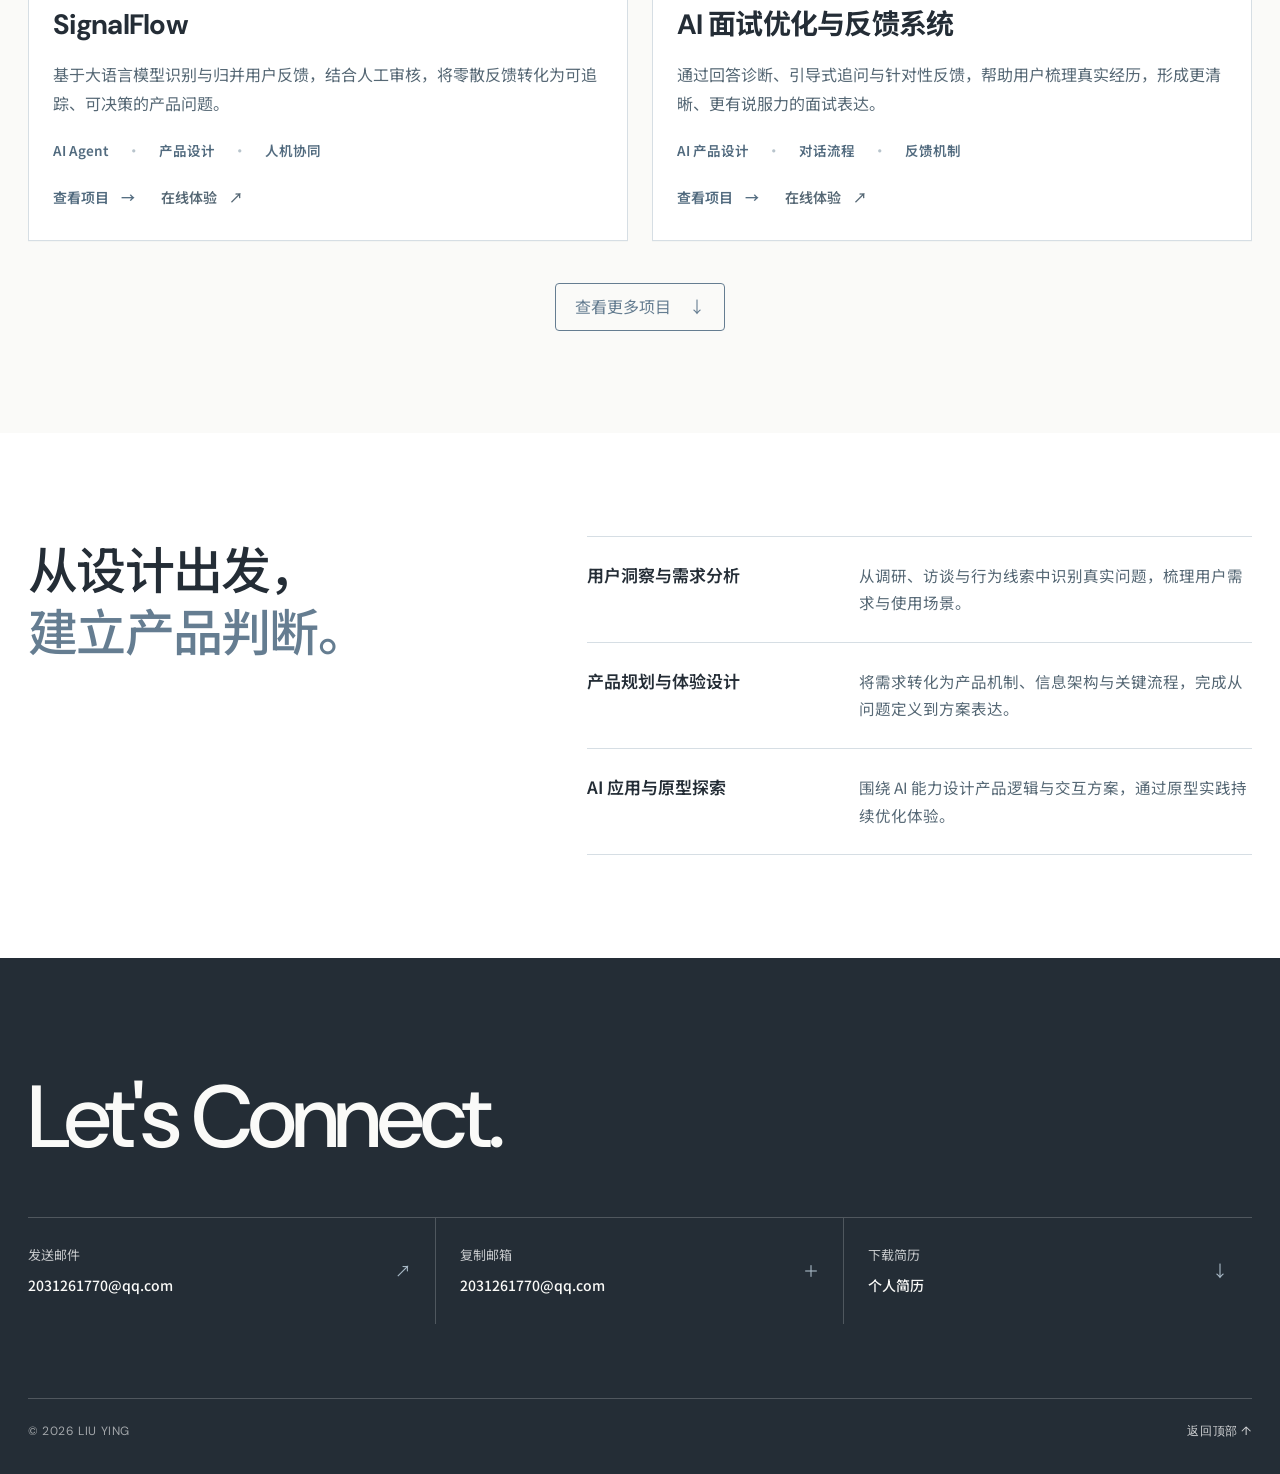
==== commit 1917cddb: "style: refine portfolio layout and visual details" ====
--- a/index.html
+++ b/index.html
@@ -10,7 +10,7 @@
   <link rel="preconnect" href="https://fonts.googleapis.com">
   <link rel="preconnect" href="https://fonts.gstatic.com" crossorigin>
   <link href="https://fonts.googleapis.com/css2?family=DM+Sans:wght@400;500;600&family=Noto+Sans+SC:wght@300;400;500;600&display=swap" rel="stylesheet">
-  <link rel="stylesheet" href="./styles.css?v=20261019-1">
+  <link rel="stylesheet" href="./styles.css?v=20261027-1">
 </head>
 <body class="home-body">
   <header class="site-header">
@@ -46,7 +46,7 @@
     </section>
 
     <section class="work" id="work" aria-labelledby="work-title">
-      <div class="section-head reveal"><h2 id="work-title">从问题洞察到<br>产品实现。</h2></div>
+      <div class="section-head reveal"><h2 id="work-title">作品与实践</h2></div>
 
       <article class="featured-project reveal" aria-labelledby="giftloop-title">
         <div class="featured-copy">
@@ -88,7 +88,7 @@
             <span class="project-arrow" aria-hidden="true">↗</span>
           </a>
           <div class="project-copy">
-            <h3><a href="./interview-coach.html">AI 面试回答教练</a></h3>
+            <h3><a href="./interview-coach.html">AI 面试优化与反馈系统</a></h3>
             <p class="project-desc">通过回答诊断、引导式追问与针对性反馈，帮助用户梳理真实经历，形成更清晰、更有说服力的面试表达。</p>
             <ul class="skill-tags"><li>AI 产品设计</li><li>对话流程</li><li>反馈机制</li></ul>
             <div class="project-links">
@@ -130,7 +130,7 @@
             </div>
           </article>
 
-          <article class="project-card">
+          <article class="project-card project-card-wide">
             <a class="project-visual" href="./loopspring.html" aria-label="查看 LoopSpring 项目详情">
               <img src="./assets/loopspring-cover.png" alt="LoopSpring 模块化水环境净化产品封面" loading="lazy" decoding="async">
               <span class="project-arrow" aria-hidden="true">↗</span>
--- a/styles.css
+++ b/styles.css
@@ -5,8 +5,8 @@
   --ink: #242d36;
   --accent: #657d91;
   --button: #364f65;
-  --line: #dce3e8;
-  --muted: #60707c;
+  --line: #d6dee4;
+  --muted: #566875;
   --max: 1240px;
   --ease: cubic-bezier(.22, 1, .36, 1);
 }
@@ -74,14 +74,14 @@
 }
 
 .site-nav { display: flex; align-items: center; gap: 30px; }
-.site-nav a { color: var(--muted); font-size: 14px; transition: color .25s ease; }
+.site-nav a { color: var(--muted); font-size: 14px; font-weight: 500; transition: color .25s ease; }
 .site-nav a:hover { color: var(--accent); }
 
 .hero {
   display: grid;
   min-height: 0;
   align-items: center;
-  padding: clamp(56px, 6vw, 84px) max(28px, calc((100vw - var(--max)) / 2));
+  padding: clamp(48px, 5vw, 72px) max(28px, calc((100vw - var(--max)) / 2)) clamp(38px, 4vw, 58px);
   overflow: hidden;
 }
 
@@ -98,7 +98,7 @@
   display: flex;
   align-items: center;
   gap: 14px;
-  margin-bottom: 26px;
+  margin-bottom: 22px;
   color: var(--muted);
   font-size: 14px;
 }
@@ -122,13 +122,13 @@
 
 .hero-summary {
   max-width: 610px;
-  margin-top: 28px;
+  margin-top: 24px;
   color: var(--muted);
   font-size: 17px;
   line-height: 1.9;
 }
 
-.hero-actions { display: flex; align-items: center; gap: 28px; margin-top: 34px; }
+.hero-actions { display: flex; align-items: center; gap: 28px; margin-top: 30px; }
 
 .button {
   display: inline-flex;
@@ -165,12 +165,12 @@
 .about-brief p { color: var(--muted); font-size: 15px; line-height: 1.85; }
 
 .work {
-  padding: clamp(76px, 8vw, 120px) max(28px, calc((100vw - var(--max)) / 2));
+  padding: clamp(60px, 6vw, 84px) max(28px, calc((100vw - var(--max)) / 2)) clamp(76px, 8vw, 120px);
   background: var(--white);
   scroll-margin-top: 68px;
 }
 
-.section-head { display: flex; justify-content: space-between; margin-bottom: 46px; }
+.section-head { display: flex; justify-content: space-between; margin-bottom: 40px; }
 .section-head h2, .bring-heading h2 { font-size: clamp(34px, 4vw, 50px); line-height: 1.25; letter-spacing: -.035em; font-weight: 500; }
 
 .featured-project {
@@ -180,6 +180,7 @@
   overflow: hidden;
   border: 1px solid var(--line);
   background: var(--surface);
+  box-shadow: 0 1px 0 rgba(36, 45, 54, .025);
 }
 
 .featured-copy { display: flex; flex-direction: column; justify-content: center; padding: clamp(36px, 4vw, 56px); }
@@ -187,15 +188,15 @@
 .featured-copy h3 { font-size: clamp(32px, 3.3vw, 46px); }
 .featured-copy h3 a:hover, .project-copy h3 a:hover { color: var(--accent); }
 
-.project-desc { margin-top: 20px; color: var(--muted); font-size: 16px; line-height: 1.85; }
+.project-desc { margin-top: 18px; color: var(--muted); font-size: 16px; line-height: 1.78; }
 .featured-copy .project-desc { max-width: 410px; }
 
-.skill-tags { display: flex; flex-wrap: wrap; gap: 8px 18px; margin-top: 24px; }
-.skill-tags li { color: var(--accent); font-size: 13px; font-weight: 500; }
+.skill-tags { display: flex; flex-wrap: wrap; gap: 8px 18px; margin-top: 22px; }
+.skill-tags li { color: #526b7f; font-size: 13.5px; font-weight: 600; }
 .skill-tags li + li::before { content: "·"; margin-right: 18px; color: #b8c4cc; }
 
 .project-links { display: flex; flex-wrap: wrap; gap: 18px 26px; margin-top: 32px; }
-.case-link { display: inline-flex; align-items: center; gap: 12px; color: var(--accent); font-size: 14px; font-weight: 600; }
+.case-link { display: inline-flex; align-items: center; gap: 12px; color: #526b7f; font-size: 14px; font-weight: 600; }
 .case-link.secondary { color: var(--muted); }
 
 .featured-visual, .project-visual {
@@ -241,17 +242,21 @@
 .featured-visual:hover .project-arrow, .project-visual:hover .project-arrow { opacity: 1; transform: translate(0); }
 
 .project-grid { display: grid; grid-template-columns: repeat(2, minmax(0, 1fr)); gap: 24px; margin-top: 24px; }
-.project-card { display: flex; min-width: 0; flex-direction: column; border: 1px solid var(--line); background: var(--surface); }
+.project-card { display: flex; min-width: 0; flex-direction: column; border: 1px solid var(--line); background: var(--surface); box-shadow: 0 1px 0 rgba(36, 45, 54, .025); transition: transform .28s var(--ease), border-color .28s ease, box-shadow .28s ease; }
+.project-card:hover { border-color: #c9d3da; box-shadow: 0 12px 28px rgba(36, 45, 54, .07); transform: translateY(-3px); }
 .project-visual { aspect-ratio: 16 / 10; border-bottom: 1px solid var(--line); }
-.project-copy { display: flex; flex: 1; flex-direction: column; padding: 30px 32px 34px; }
+.project-copy { display: flex; flex: 1; flex-direction: column; padding: 28px 24px 30px; }
 .project-copy h3 { font-size: 28px; }
-.project-copy .project-desc { font-size: 15.5px; }
-.project-copy .project-links { margin-top: auto; padding-top: 28px; }
+.project-copy .project-desc { display: -webkit-box; overflow: hidden; font-size: 16px; -webkit-box-orient: vertical; -webkit-line-clamp: 3; }
+.project-copy .project-links { margin-top: auto; padding-top: 24px; }
 
 .more-projects { display: grid; grid-template-rows: 0fr; opacity: 0; transition: grid-template-rows .55s var(--ease), opacity .35s ease; }
 .more-projects[hidden] { display: none; }
 .more-projects.is-open { grid-template-rows: 1fr; opacity: 1; }
 .more-projects-inner { min-height: 0; overflow: hidden; }
+.more-projects-inner .project-card-wide { grid-column: 1 / -1; display: grid; grid-template-columns: minmax(0, 1.14fr) minmax(320px, .86fr); }
+.project-card-wide .project-visual { aspect-ratio: 16 / 9; border-right: 1px solid var(--line); border-bottom: 0; }
+.project-card-wide .project-copy { justify-content: center; }
 
 .more-toggle-wrap { display: flex; justify-content: center; margin-top: 42px; }
 .more-toggle {
@@ -272,23 +277,24 @@
 .more-toggle > :last-child { transition: transform .35s var(--ease); }
 .more-toggle[aria-expanded="true"] > :last-child { transform: rotate(180deg); }
 
-.profile-strip { padding: clamp(96px, 10vw, 148px) max(28px, calc((100vw - var(--max)) / 2)); background: var(--surface); }
+.profile-strip { padding: clamp(76px, 8vw, 112px) max(28px, calc((100vw - var(--max)) / 2)); background: var(--surface); }
 .bring-panel { display: grid; grid-template-columns: minmax(280px, .8fr) minmax(0, 1.2fr); gap: clamp(60px, 9vw, 132px); align-items: start; }
-.compact-capabilities article { display: grid; grid-template-columns: minmax(190px, .75fr) minmax(0, 1.25fr); gap: 36px; padding: 28px 0; border-top: 1px solid var(--line); }
+.compact-capabilities article { display: grid; grid-template-columns: minmax(190px, .75fr) minmax(0, 1.25fr); gap: 36px; padding: 25px 0; border-top: 1px solid var(--line); }
 .compact-capabilities article:last-child { border-bottom: 1px solid var(--line); }
-.compact-capabilities h3 { font-size: 17px; font-weight: 600; }
-.compact-capabilities p { color: var(--muted); font-size: 15px; line-height: 1.85; }
+.compact-capabilities h3 { font-size: 17px; font-weight: 600; line-height: 1.55; }
+.compact-capabilities p { color: var(--muted); font-size: 15.5px; line-height: 1.78; }
 
 .contact { padding: clamp(82px, 9vw, 124px) max(28px, calc((100vw - var(--max)) / 2)) 34px; background: #242d36; color: #fff; }
 .contact-heading h2 { color: var(--white); font-family: "DM Sans", sans-serif; font-size: clamp(52px, 7vw, 88px); line-height: 1; letter-spacing: -.05em; font-weight: 500; }
 .contact-actions { display: grid; grid-template-columns: repeat(3, minmax(0, 1fr)); margin-top: 56px; border-top: 1px solid rgba(255, 255, 255, .2); }
-.contact-action { display: grid; grid-template-columns: 1fr auto; gap: 8px 18px; padding: 26px 24px; border: 0; border-right: 1px solid rgba(255, 255, 255, .2); color: rgba(255,255,255,.75); background: transparent; text-align: left; cursor: pointer; }
+.contact-action { display: grid; grid-template-columns: 1fr auto; gap: 8px 18px; padding: 26px 24px; border: 0; border-right: 1px solid rgba(255, 255, 255, .2); color: rgba(255,255,255,.75); background: transparent; text-align: left; cursor: pointer; transition: background .25s ease, color .25s ease; }
 .contact-action:first-child { padding-left: 0; }
 .contact-action:last-child { border-right: 0; }
 .contact-action > span:first-child { font-size: 13px; }
 .contact-action > span:last-child { grid-column: 2; grid-row: 1 / span 2; align-self: center; color: #a9bac7; }
 .contact-action strong { overflow: hidden; color: var(--white); font-size: 14px; font-weight: 500; text-overflow: ellipsis; }
-.contact-action:hover strong { color: #c5d1da; }
+.contact-action:hover { background: rgba(255, 255, 255, .035); }
+.contact-action:hover strong { color: #d4dde4; }
 .contact-foot { display: flex; justify-content: space-between; margin-top: 74px; padding-top: 24px; border-top: 1px solid rgba(255, 255, 255, .2); color: rgba(255,255,255,.58); font: 12px "DM Sans", sans-serif; letter-spacing: .05em; }
 .contact-foot a { color: rgba(255,255,255,.8); }
 
@@ -312,6 +318,7 @@
   .featured-project { grid-template-columns: 1fr; }
   .featured-visual { min-height: 0; aspect-ratio: 16 / 9; grid-row: 1; }
   .featured-copy { grid-row: 2; }
+  .more-projects-inner .project-card-wide { grid-template-columns: 1fr 1fr; }
   .bring-panel { grid-template-columns: 1fr; gap: 48px; }
   .contact-actions { grid-template-columns: 1fr; }
   .contact-action, .contact-action:first-child { padding: 22px 0; border-right: 0; border-bottom: 1px solid rgba(255, 255, 255, .2); }
@@ -323,7 +330,7 @@
   .brand { font-size: 11px; }
   .site-nav { gap: 17px; }
   .site-nav a { font-size: 13px; }
-  .hero { padding: 48px 20px 58px; }
+  .hero { padding: 42px 20px 46px; }
   .hero-identity { align-items: flex-start; gap: 8px; flex-direction: column; margin-bottom: 22px; font-size: 12px; }
   .hero-name::after { display: none; }
   .hero h1 { font-size: clamp(42px, 12vw, 56px); }
@@ -333,7 +340,7 @@
   .about-brief h2 { font-size: 18px; }
   .about-brief p { font-size: 14px; line-height: 1.75; }
   .work { padding: 64px 20px 72px; }
-  .profile-strip { padding: 78px 20px; }
+  .profile-strip { padding: 64px 20px; }
   .section-head { margin-bottom: 32px; }
   .section-head h2, .bring-heading h2 { font-size: 34px; }
   .featured-project { min-height: 0; }
@@ -342,6 +349,8 @@
   .featured-visual { aspect-ratio: 16 / 9; }
   .project-grid { grid-template-columns: 1fr; gap: 22px; margin-top: 22px; }
   .project-copy { padding: 26px 24px 30px; }
+  .more-projects-inner .project-card-wide { grid-template-columns: 1fr; }
+  .project-card-wide .project-visual { border-right: 0; border-bottom: 1px solid var(--line); }
   .more-toggle-wrap { margin-top: 34px; }
   .compact-capabilities article { grid-template-columns: 1fr; gap: 10px; padding: 24px 0; }
   .contact { padding: 76px 20px 28px; }
@@ -350,8 +359,9 @@
 }
 
 @media (max-width: 430px) {
-  .brand span:last-child { max-width: 126px; overflow: hidden; white-space: nowrap; text-overflow: ellipsis; }
-  .site-nav { gap: 14px; }
+  .brand span:last-child { display: block; max-width: 118px; overflow: hidden; white-space: nowrap; text-overflow: ellipsis; }
+  .site-nav { gap: 12px; }
+  .site-nav a { font-size: 12.5px; }
   .hero-about { grid-template-columns: 76px 1fr; }
   .hero-actions { align-items: flex-start; flex-direction: column; }
   .contact-foot { gap: 20px; }
